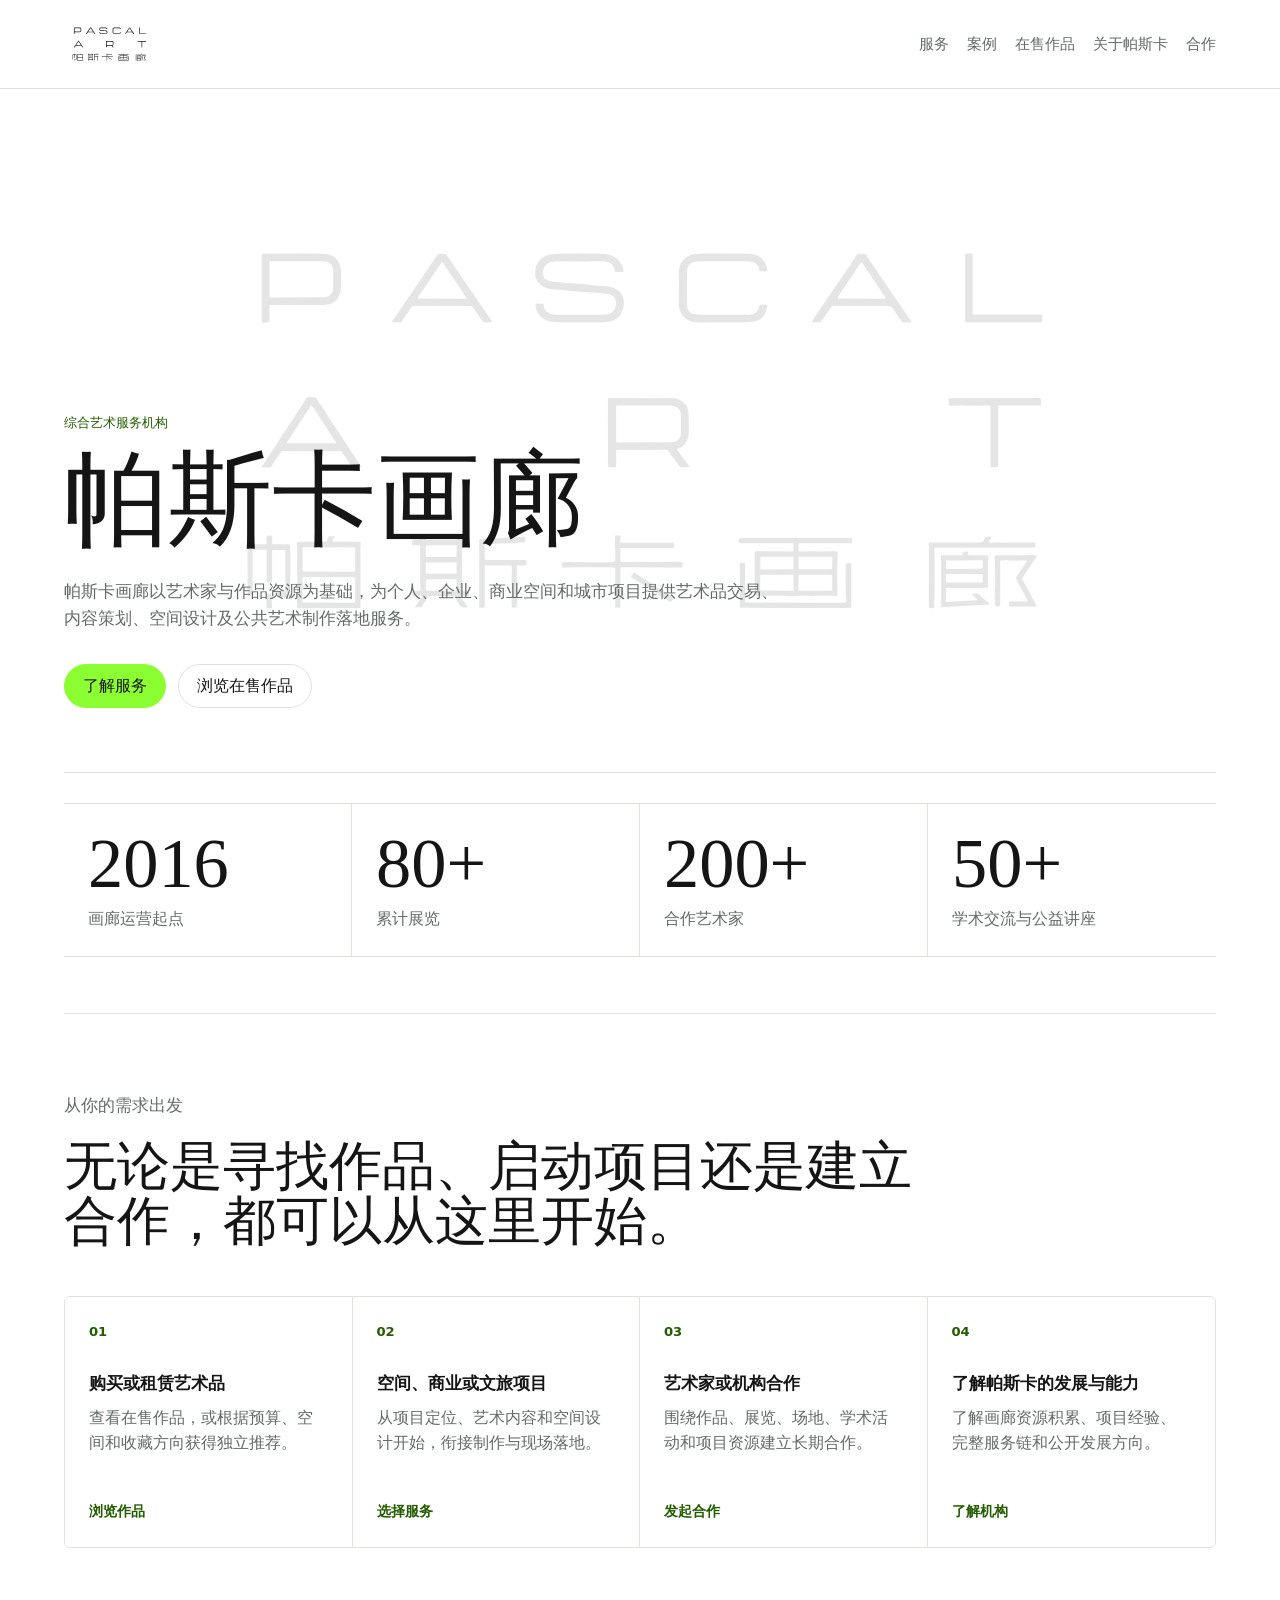
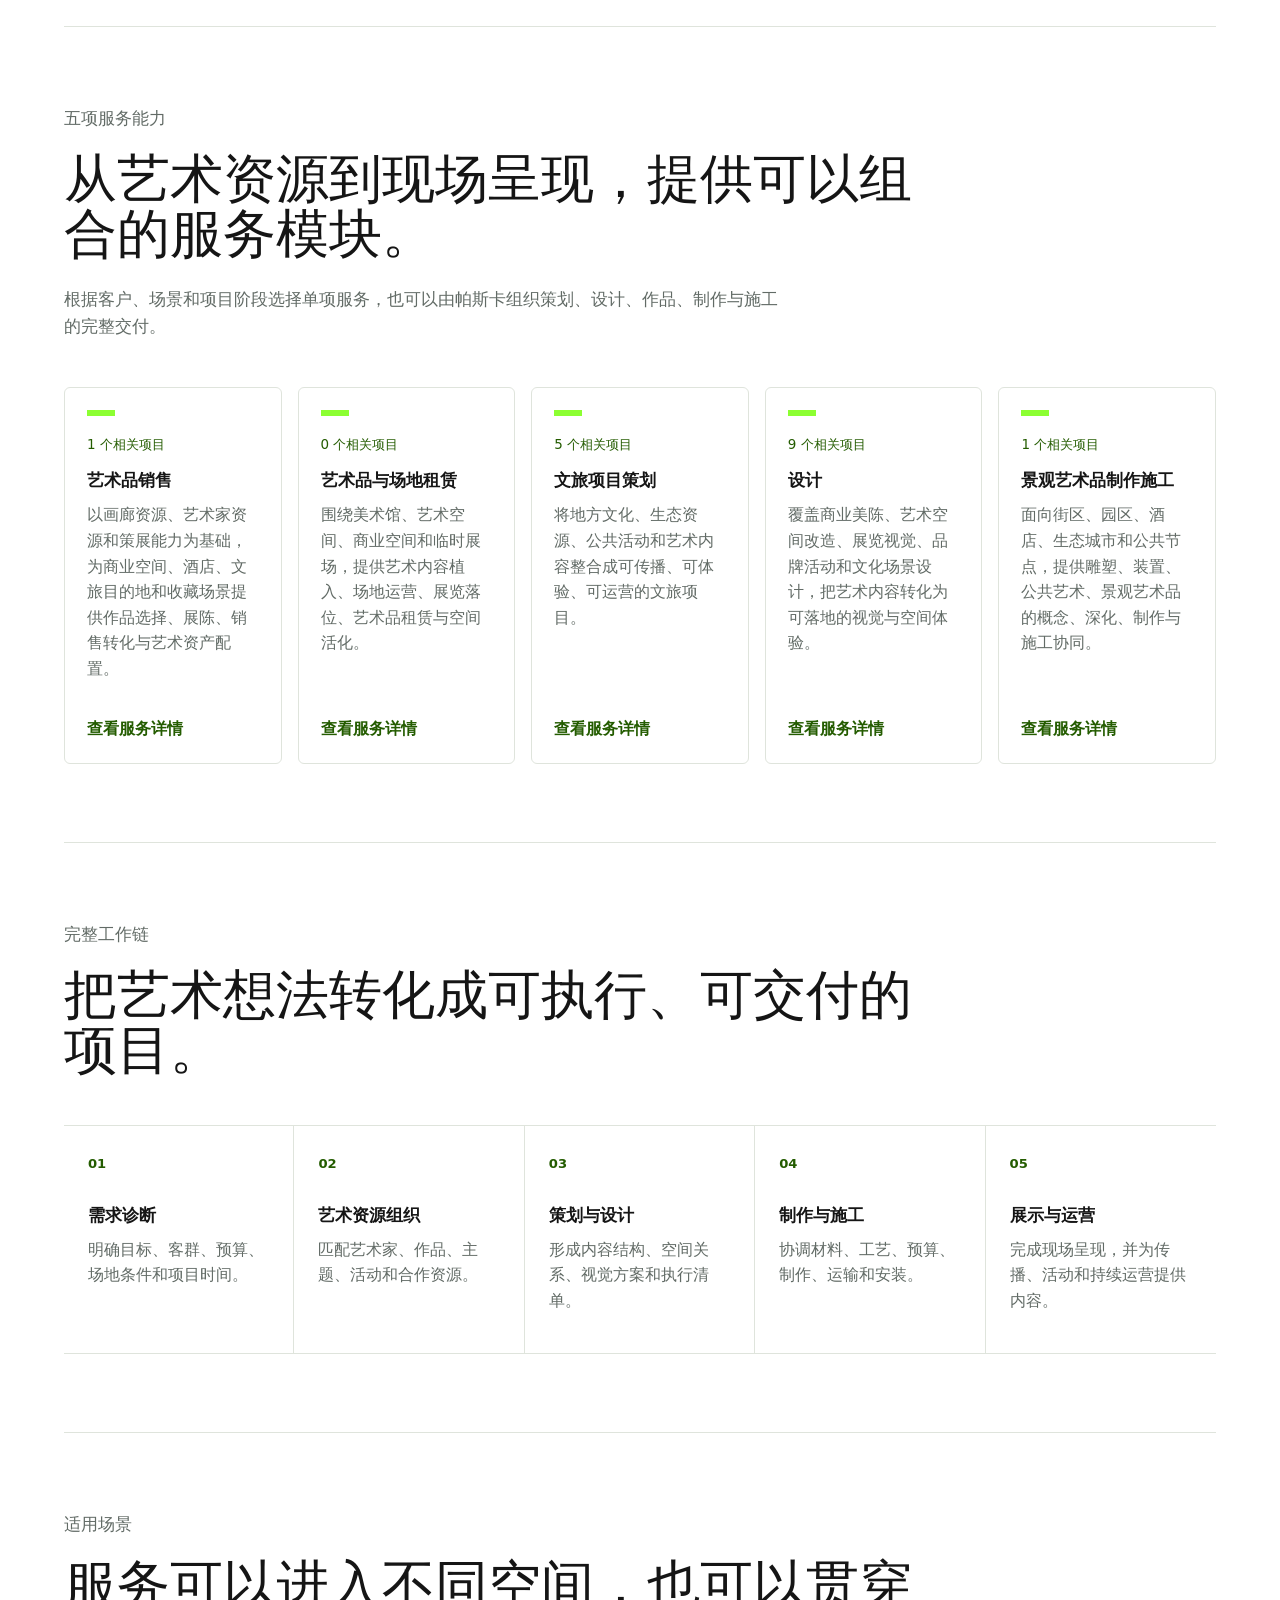
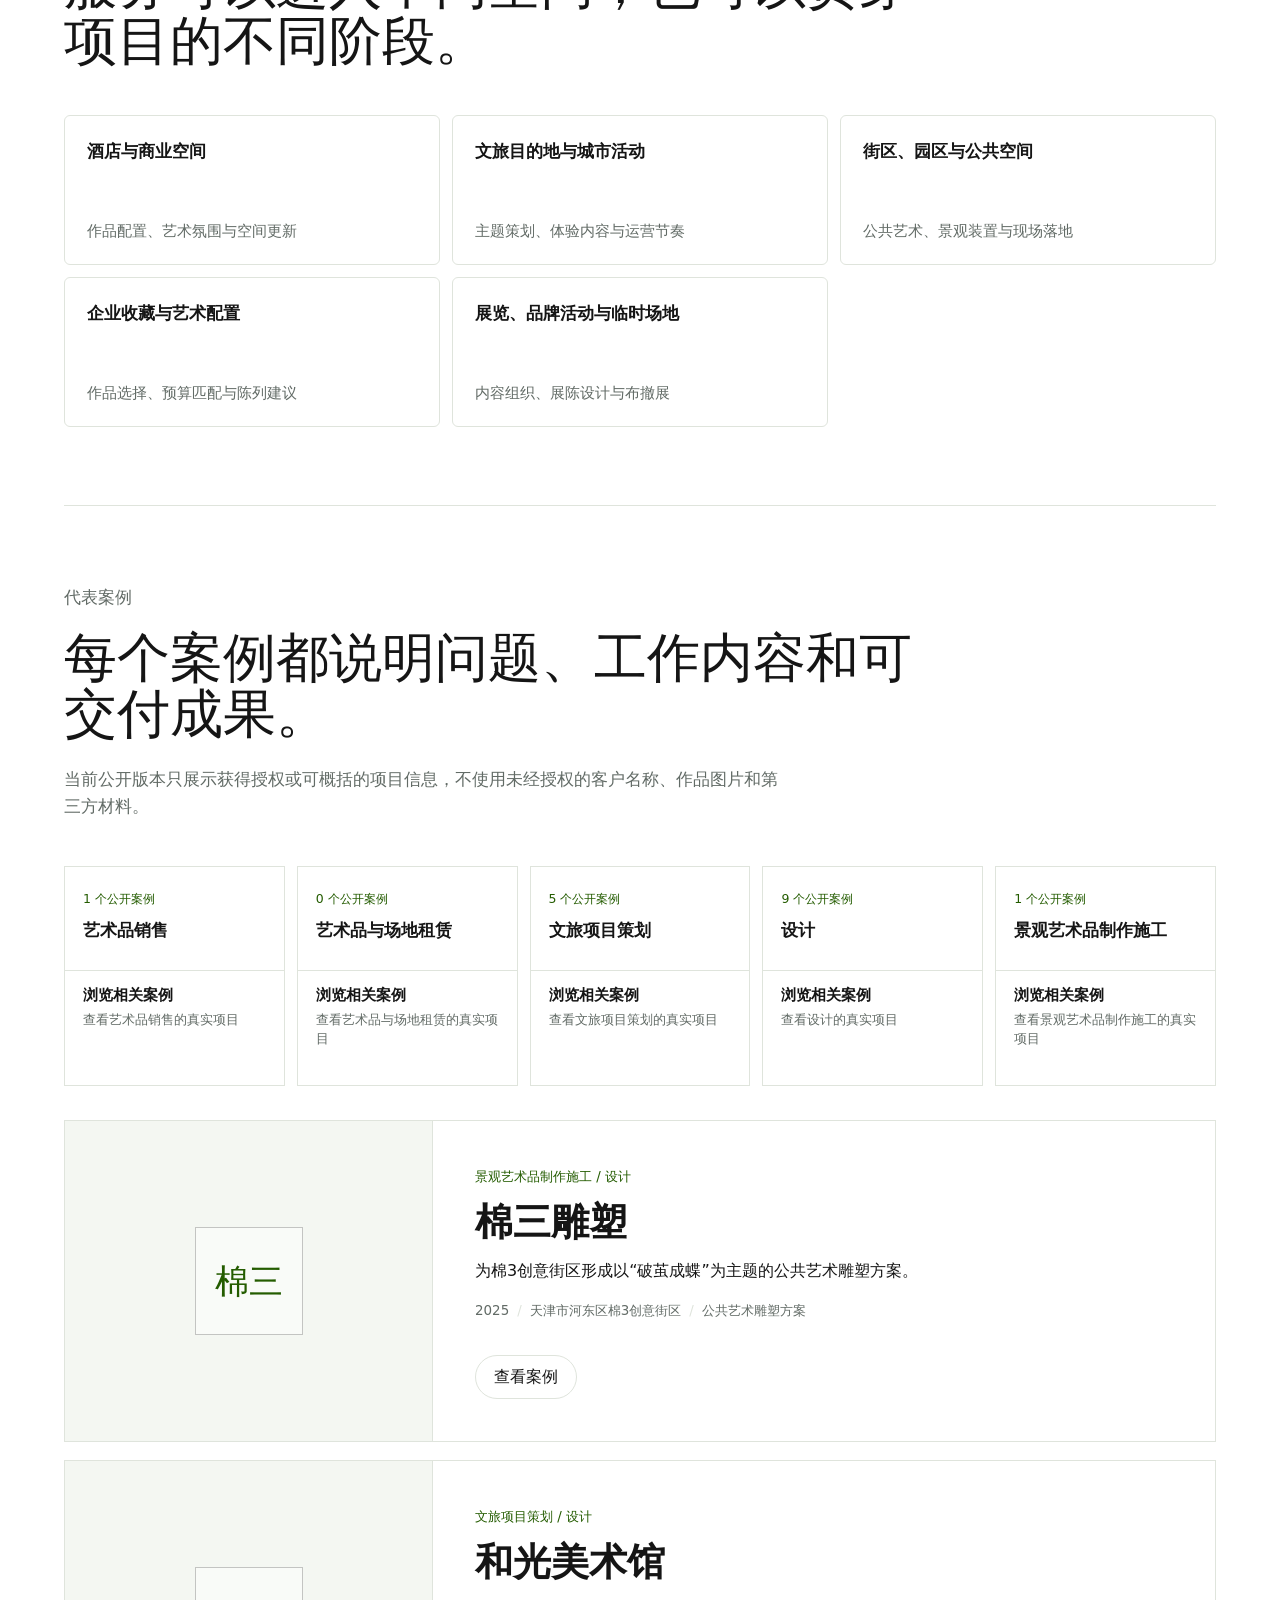
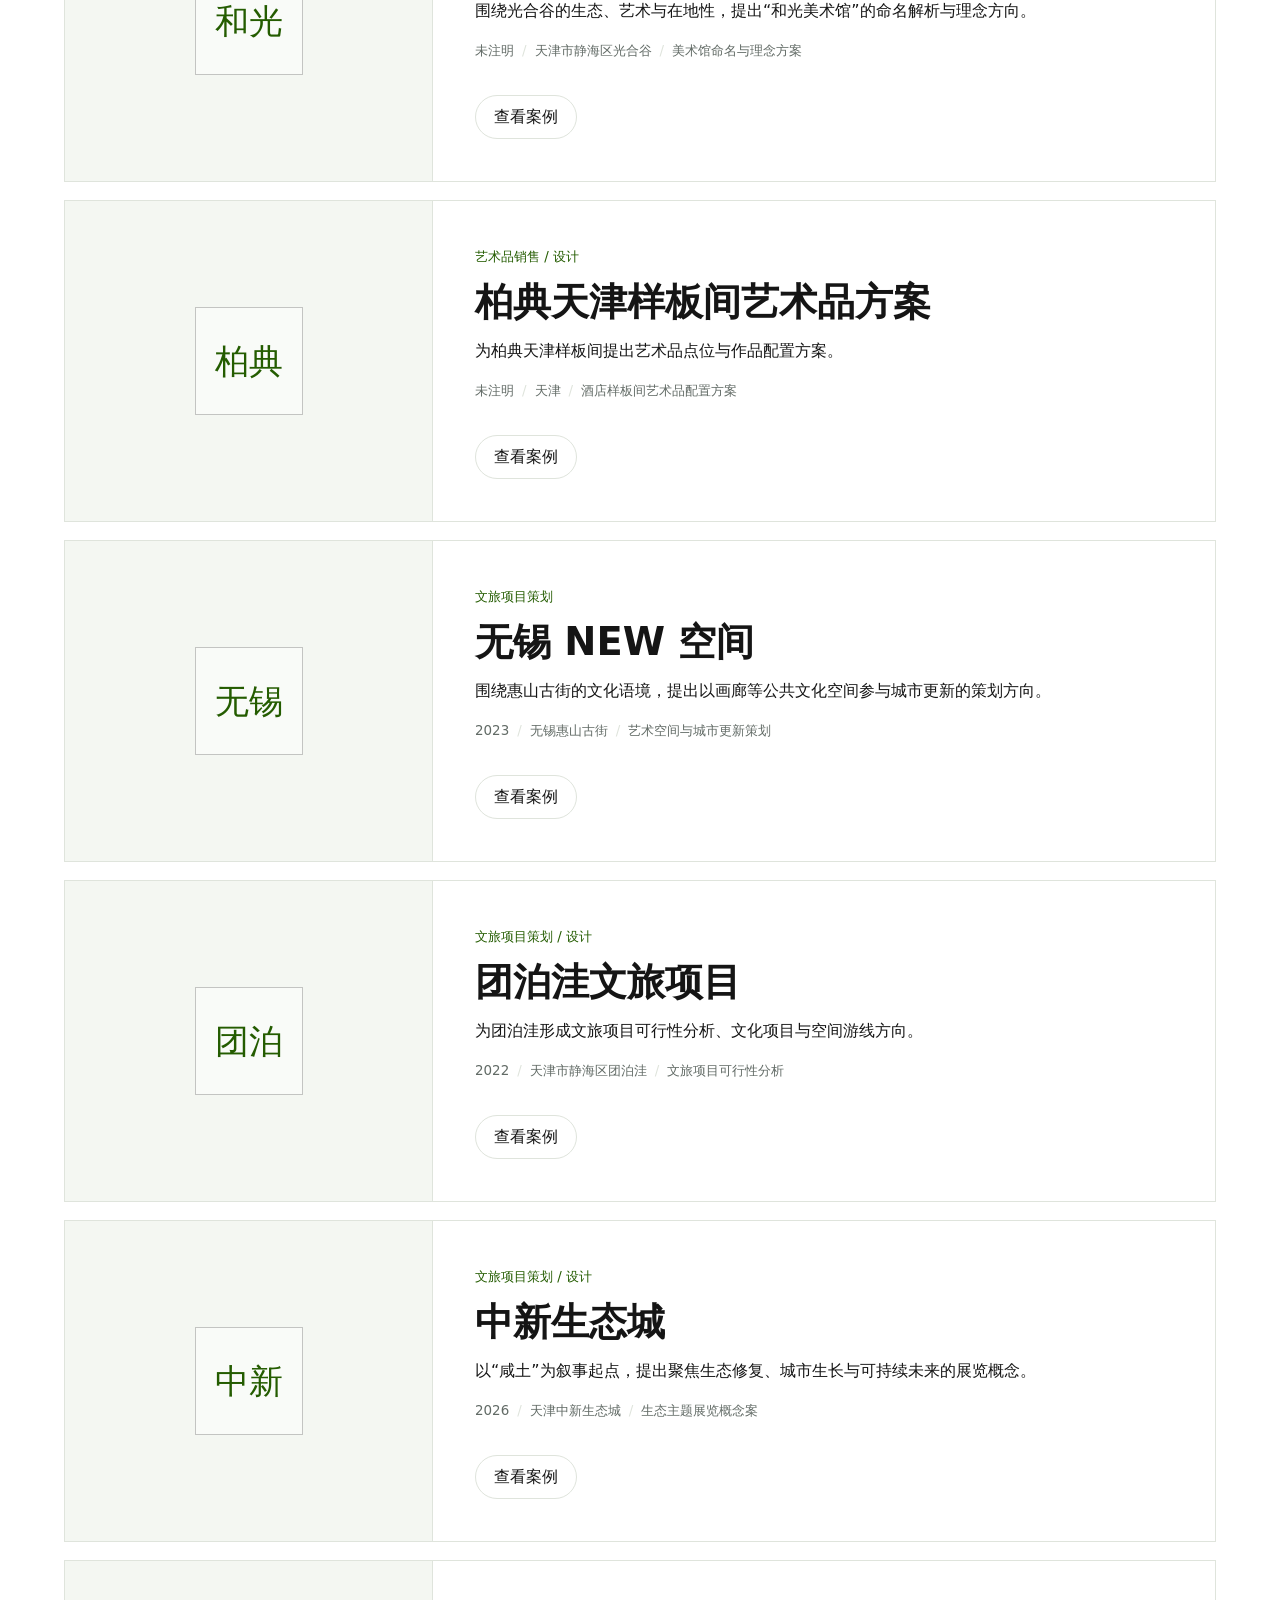
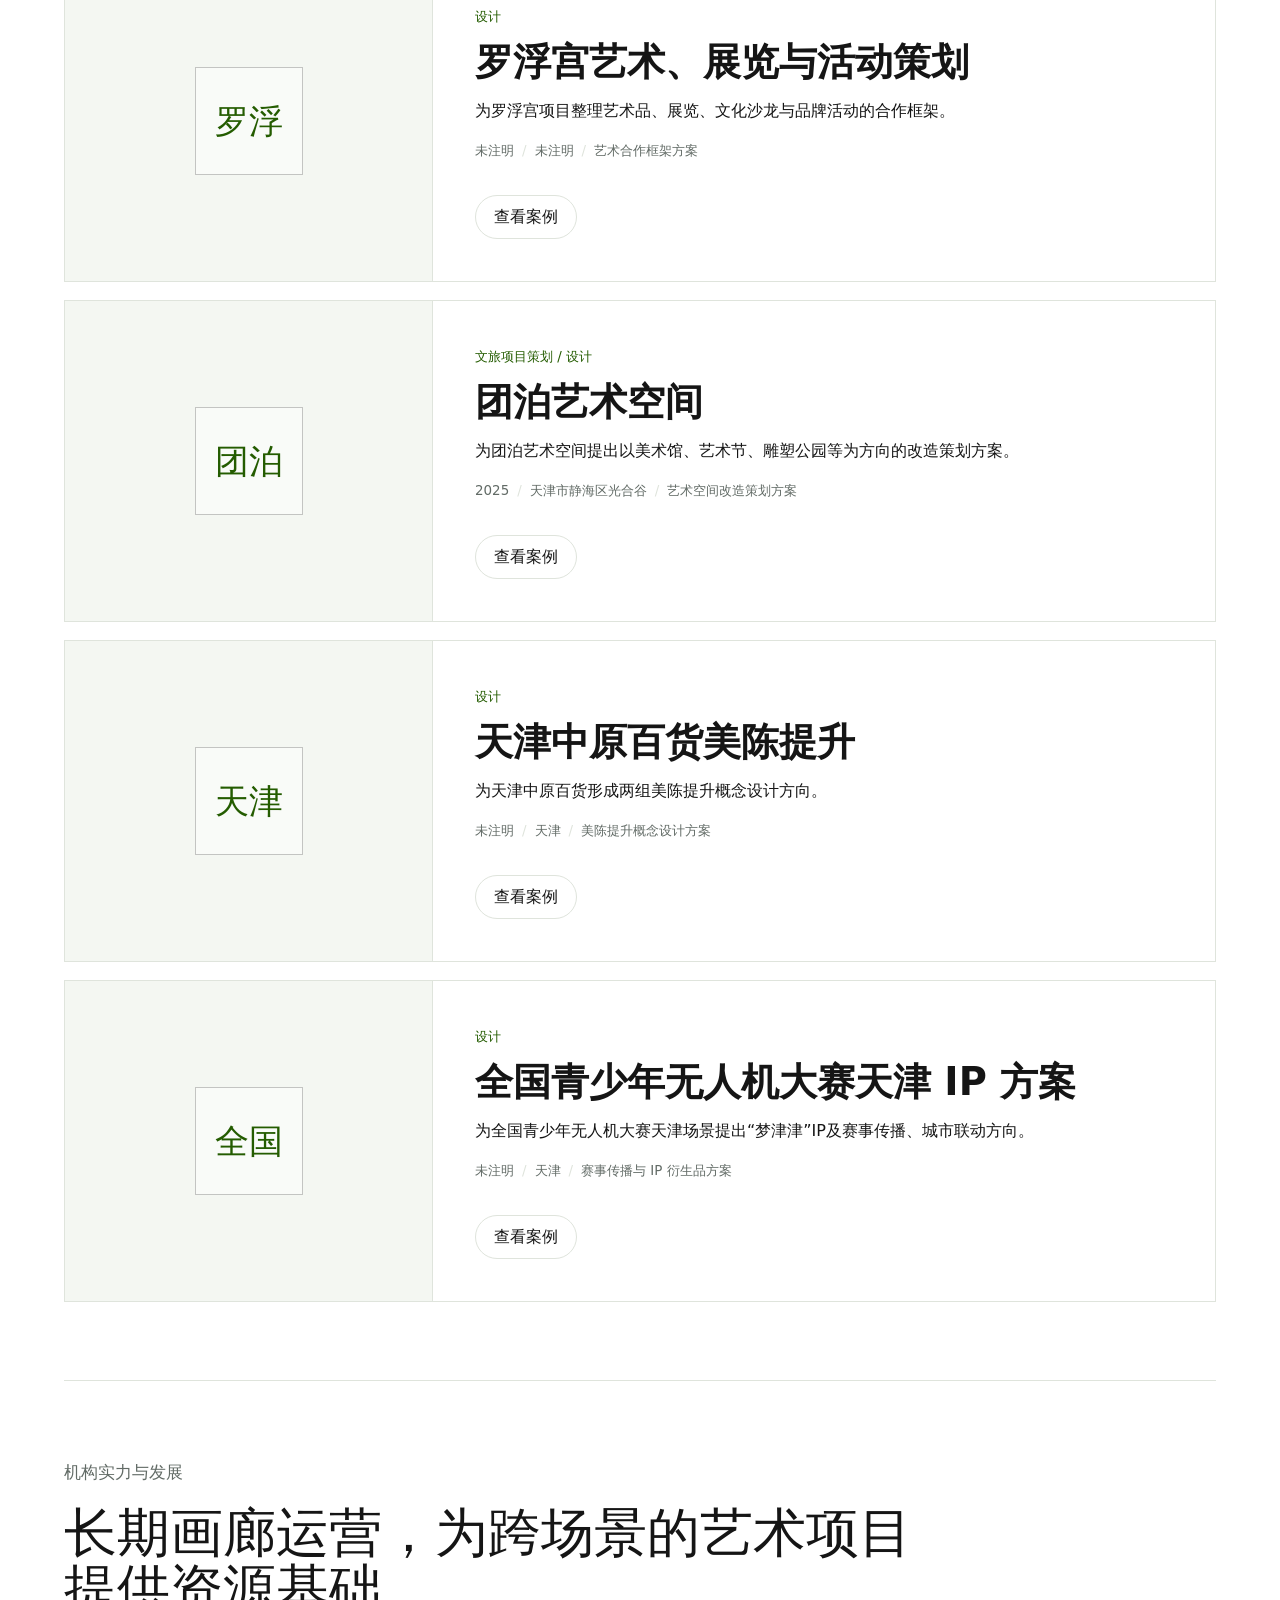
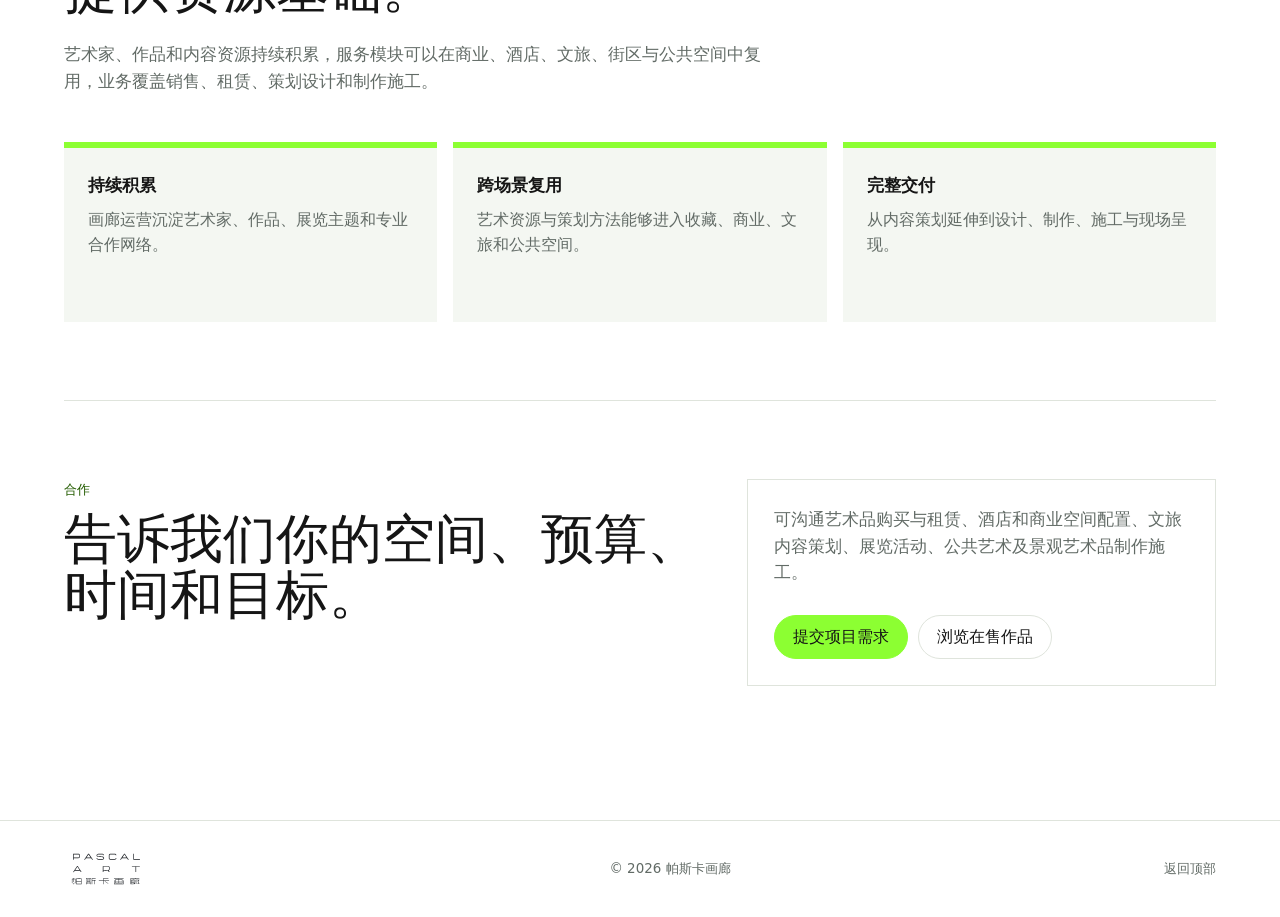
==== index.html @ 8903d442 "Connect site navigation to real cases" ====
<!doctype html>
<html lang="zh-CN">
  <head>
    <meta charset="utf-8">
    <meta name="viewport" content="width=device-width, initial-scale=1">
    <meta
      name="description"
      content="帕斯卡画廊是以艺术家与作品资源为基础，提供艺术品交易、内容策划、空间设计及公共艺术制作落地服务的综合艺术服务机构。"
    >
    <meta property="og:title" content="帕斯卡画廊">
    <meta
      property="og:description"
      content="艺术品销售、艺术品与场地租赁、文旅项目策划、设计与景观艺术品制作施工。"
    >
    <title>帕斯卡画廊 | 综合艺术服务机构</title>
    <link rel="icon" href="assets/brand/favicon.svg" type="image/svg+xml">
    <link rel="icon" href="assets/brand/favicon-32.png" sizes="32x32" type="image/png">
    <link rel="apple-touch-icon" href="assets/brand/apple-touch-icon.png">
    <link rel="stylesheet" href="styles.css">
  </head>
  <body>
    <header class="site-header">
      <a class="brand" href="#top" aria-label="帕斯卡画廊首页">
        <img
          class="brand-logo"
          src="assets/brand/pascal-gallery-logo.svg"
          alt="帕斯卡画廊"
        >
      </a>
      <nav class="nav-links" aria-label="主要导航">
        <a href="#services">服务</a>
        <a href="cases.html">案例</a>
        <a href="works.html">在售作品</a>
        <a href="#development">关于帕斯卡</a>
        <a href="#contact">合作</a>
      </nav>
    </header>

    <main id="top">
      <section class="hero" aria-labelledby="hero-title">
        <div class="hero-media" aria-hidden="true">
          <img src="assets/brand/pascal-gallery-logo.svg" alt="">
        </div>
        <div class="hero-copy">
          <p class="eyebrow">综合艺术服务机构</p>
          <h1 id="hero-title">帕斯卡画廊</h1>
          <p class="hero-lede">
            帕斯卡画廊以艺术家与作品资源为基础，为个人、企业、商业空间和城市项目提供艺术品交易、内容策划、空间设计及公共艺术制作落地服务。
          </p>
          <div class="hero-actions">
            <a class="button primary" href="#services">了解服务</a>
            <a class="button" href="works.html">浏览在售作品</a>
          </div>
        </div>
      </section>

      <section class="proof-band" aria-label="画廊数据概览">
        <dl>
          <div>
            <dt>2016</dt>
            <dd>画廊运营起点</dd>
          </div>
          <div>
            <dt>80+</dt>
            <dd>累计展览</dd>
          </div>
          <div>
            <dt>200+</dt>
            <dd>合作艺术家</dd>
          </div>
          <div>
            <dt>50+</dt>
            <dd>学术交流与公益讲座</dd>
          </div>
        </dl>
      </section>

      <section class="section audience-section" aria-labelledby="audience-title">
        <div class="section-heading">
          <p class="eyebrow">从你的需求出发</p>
          <h2 id="audience-title">无论是寻找作品、启动项目还是建立合作，都可以从这里开始。</h2>
        </div>
        <div class="audience-grid">
          <a href="works.html">
            <span>01</span>
            <h3>购买或租赁艺术品</h3>
            <p>查看在售作品，或根据预算、空间和收藏方向获得独立推荐。</p>
            <strong>浏览作品</strong>
          </a>
          <a href="#services">
            <span>02</span>
            <h3>空间、商业或文旅项目</h3>
            <p>从项目定位、艺术内容和空间设计开始，衔接制作与现场落地。</p>
            <strong>选择服务</strong>
          </a>
          <a href="#contact">
            <span>03</span>
            <h3>艺术家或机构合作</h3>
            <p>围绕作品、展览、场地、学术活动和项目资源建立长期合作。</p>
            <strong>发起合作</strong>
          </a>
          <a href="#development">
            <span>04</span>
            <h3>了解帕斯卡的发展与能力</h3>
            <p>了解画廊资源积累、项目经验、完整服务链和公开发展方向。</p>
            <strong>了解机构</strong>
          </a>
        </div>
      </section>

      <section id="services" class="section services-section" aria-labelledby="services-title">
        <div class="section-heading">
          <p class="eyebrow">五项服务能力</p>
          <h2 id="services-title">从艺术资源到现场呈现，提供可以组合的服务模块。</h2>
          <p>
            根据客户、场景和项目阶段选择单项服务，也可以由帕斯卡组织策划、设计、作品、制作与施工的完整交付。
          </p>
        </div>
        <div id="service-grid" class="service-grid" aria-live="polite"></div>
      </section>

      <section id="logic" class="section chain-section" aria-labelledby="chain-title">
        <div class="section-heading compact">
          <p class="eyebrow">完整工作链</p>
          <h2 id="chain-title">把艺术想法转化成可执行、可交付的项目。</h2>
        </div>
        <ol class="service-chain">
          <li>
            <span>01</span>
            <h3>需求诊断</h3>
            <p>明确目标、客群、预算、场地条件和项目时间。</p>
          </li>
          <li>
            <span>02</span>
            <h3>艺术资源组织</h3>
            <p>匹配艺术家、作品、主题、活动和合作资源。</p>
          </li>
          <li>
            <span>03</span>
            <h3>策划与设计</h3>
            <p>形成内容结构、空间关系、视觉方案和执行清单。</p>
          </li>
          <li>
            <span>04</span>
            <h3>制作与施工</h3>
            <p>协调材料、工艺、预算、制作、运输和安装。</p>
          </li>
          <li>
            <span>05</span>
            <h3>展示与运营</h3>
            <p>完成现场呈现，并为传播、活动和持续运营提供内容。</p>
          </li>
        </ol>
      </section>

      <section class="section scenario-section" aria-labelledby="scenario-title">
        <div class="section-heading">
          <p class="eyebrow">适用场景</p>
          <h2 id="scenario-title">服务可以进入不同空间，也可以贯穿项目的不同阶段。</h2>
        </div>
        <div class="scenario-grid">
          <a href="cases.html?service=design"><span>酒店与商业空间</span><small>作品配置、艺术氛围与空间更新</small></a>
          <a href="cases.html?service=cultural_tourism"><span>文旅目的地与城市活动</span><small>主题策划、体验内容与运营节奏</small></a>
          <a href="cases.html?service=landscape_art"><span>街区、园区与公共空间</span><small>公共艺术、景观装置与现场落地</small></a>
          <a href="cases.html?service=art_sales"><span>企业收藏与艺术配置</span><small>作品选择、预算匹配与陈列建议</small></a>
          <a href="cases.html?service=art_and_space_rental"><span>展览、品牌活动与临时场地</span><small>内容组织、展陈设计与布撤展</small></a>
        </div>
      </section>

      <section id="projects" class="section projects-section" aria-labelledby="projects-title">
        <div class="section-heading">
          <p class="eyebrow">代表案例</p>
          <h2 id="projects-title">每个案例都说明问题、工作内容和可交付成果。</h2>
          <p>
            当前公开版本只展示获得授权或可概括的项目信息，不使用未经授权的客户名称、作品图片和第三方材料。
          </p>
        </div>
        <div id="case-matrix" class="case-matrix" aria-live="polite">
          <article class="case-group"><header><span>案例分类</span><h3>艺术品销售</h3></header><div class="case-list"><a href="cases.html?service=art_sales"><strong>浏览相关案例</strong><small>作品配置与艺术项目</small></a></div></article>
          <article class="case-group"><header><span>案例分类</span><h3>艺术品与场地租赁</h3></header><div class="case-list"><a href="cases.html?service=art_and_space_rental"><strong>浏览相关案例</strong><small>展览与空间合作</small></a></div></article>
          <article class="case-group"><header><span>案例分类</span><h3>文旅项目策划</h3></header><div class="case-list"><a href="cases.html?service=cultural_tourism"><strong>浏览相关案例</strong><small>目的地与城市活动</small></a></div></article>
          <article class="case-group"><header><span>案例分类</span><h3>设计</h3></header><div class="case-list"><a href="cases.html?service=design"><strong>浏览相关案例</strong><small>空间、视觉与美陈</small></a></div></article>
          <article class="case-group"><header><span>案例分类</span><h3>景观艺术品制作施工</h3></header><div class="case-list"><a href="cases.html?service=landscape_art"><strong>浏览相关案例</strong><small>公共艺术与景观装置</small></a></div></article>
        </div>
        <div id="project-grid" class="project-grid"></div>
      </section>

      <section id="development" class="section development-section" aria-labelledby="development-title">
        <div class="section-heading">
          <p class="eyebrow">机构实力与发展</p>
          <h2 id="development-title">长期画廊运营，为跨场景的艺术项目提供资源基础。</h2>
          <p>
            艺术家、作品和内容资源持续积累，服务模块可以在商业、酒店、文旅、街区与公共空间中复用，业务覆盖销售、租赁、策划设计和制作施工。
          </p>
        </div>
        <div class="development-grid">
          <article>
            <h3>持续积累</h3>
            <p>画廊运营沉淀艺术家、作品、展览主题和专业合作网络。</p>
          </article>
          <article>
            <h3>跨场景复用</h3>
            <p>艺术资源与策划方法能够进入收藏、商业、文旅和公共空间。</p>
          </article>
          <article>
            <h3>完整交付</h3>
            <p>从内容策划延伸到设计、制作、施工与现场呈现。</p>
          </article>
        </div>
      </section>

      <section id="contact" class="contact-section" aria-labelledby="contact-title">
        <div>
          <p class="eyebrow">合作</p>
          <h2 id="contact-title">告诉我们你的空间、预算、时间和目标。</h2>
        </div>
        <div class="contact-panel">
          <p>
            可沟通艺术品购买与租赁、酒店和商业空间配置、文旅内容策划、展览活动、公共艺术及景观艺术品制作施工。
          </p>
          <div class="contact-actions">
            <a class="button primary" href="mailto:hello@pascal.gallery">提交项目需求</a>
            <a class="button" href="works.html">浏览在售作品</a>
          </div>
        </div>
      </section>
    </main>

    <footer class="site-footer">
      <img class="footer-logo" src="assets/brand/pascal-gallery-logo.svg" alt="帕斯卡画廊">
      <span>© <span id="year"></span> 帕斯卡画廊</span>
      <a href="#top">返回顶部</a>
    </footer>

    <script src="app.js" defer></script>
  </body>
</html>
---- styles.css ----
:root {
  color-scheme: light;
  --ink: #151515;
  --muted: #626b66;
  --line: #dfe4dc;
  --paper: #ffffff;
  --panel: #ffffff;
  --soft: #f4f7f2;
  --accent: #8cff32;
  --accent-dark: #245c00;
  --fresh-green: #8cff32;
  --olive: #6f7b45;
  --blue: #315d75;
  --shadow: 0 18px 50px rgba(42, 37, 28, 0.12);
}

* {
  box-sizing: border-box;
}

html {
  scroll-behavior: smooth;
}

body {
  margin: 0;
  background: var(--paper);
  color: var(--ink);
  font-family: Inter, ui-sans-serif, system-ui, -apple-system, BlinkMacSystemFont, "Segoe UI", sans-serif;
  line-height: 1.6;
}

a {
  color: inherit;
  text-decoration: none;
}

.site-header {
  position: sticky;
  top: 0;
  z-index: 10;
  display: flex;
  align-items: center;
  justify-content: space-between;
  gap: 24px;
  padding: 18px clamp(20px, 5vw, 64px);
  background: rgba(255, 255, 255, 0.94);
  border-bottom: 1px solid var(--line);
  backdrop-filter: blur(18px);
}

.brand {
  display: inline-flex;
  align-items: center;
}

.brand-logo {
  display: block;
  width: clamp(112px, 12vw, 170px);
  height: 52px;
  object-fit: contain;
  object-position: left center;
}

.brand-mark {
  display: grid;
  width: 42px;
  height: 42px;
  place-items: center;
  background: var(--ink);
  color: #fff;
  border-radius: 6px;
  font-family: Georgia, "Times New Roman", serif;
  font-size: 24px;
}

.brand strong,
.brand small {
  display: block;
}

.brand small,
.eyebrow,
.archive-card-meta,
.category-label,
.site-footer {
  color: var(--muted);
  font-size: 0.84rem;
}

.nav-links {
  display: flex;
  gap: 18px;
  color: var(--muted);
  font-size: 0.95rem;
}

.nav-links a:hover,
.nav-links a:focus-visible,
.site-footer a:hover {
  color: var(--accent-dark);
}

main {
  padding: 0 clamp(20px, 5vw, 64px) 56px;
}

.hero {
  position: relative;
  display: flex;
  align-items: flex-end;
  min-height: 76vh;
  padding: 80px 0 64px;
  overflow: hidden;
  border-bottom: 1px solid var(--line);
}

.hero-media {
  position: absolute;
  inset: 0;
  display: grid;
  place-items: center;
  pointer-events: none;
}

.hero-media img {
  width: min(76vw, 1040px);
  max-height: 62vh;
  object-fit: contain;
  opacity: 0.11;
}

.hero-copy {
  position: relative;
  z-index: 1;
  max-width: 900px;
}

.eyebrow {
  margin: 0 0 12px;
  letter-spacing: 0;
  color: var(--accent-dark);
}

h1,
h2,
h3,
p {
  margin-top: 0;
}

h1,
h2 {
  max-width: 900px;
  font-family: Georgia, "Times New Roman", serif;
  font-weight: 500;
  line-height: 1.05;
}

h1 {
  margin-bottom: 24px;
  font-size: 6.5rem;
}

h2 {
  margin-bottom: 16px;
  font-size: 3.3rem;
}

h3 {
  margin-bottom: 8px;
  font-size: 1.05rem;
}

.hero-lede,
.section-heading p,
.contact-panel p {
  max-width: 720px;
  color: var(--muted);
  font-size: 1.05rem;
}

.hero-actions {
  display: flex;
  flex-wrap: wrap;
  gap: 12px;
  margin-top: 32px;
}

.button,
.filter-button {
  display: inline-flex;
  align-items: center;
  justify-content: center;
  min-height: 44px;
  padding: 0 18px;
  border: 1px solid var(--line);
  border-radius: 999px;
  background: transparent;
  color: var(--ink);
  font: inherit;
  cursor: pointer;
}

.button.primary,
.filter-button[aria-pressed="true"] {
  border-color: var(--fresh-green);
  background: var(--fresh-green);
  color: var(--ink);
}

.button:hover,
.filter-button:hover {
  border-color: var(--accent);
  color: var(--accent-dark);
}

.button.primary:hover,
.filter-button[aria-pressed="true"]:hover {
  border-color: var(--ink);
  color: var(--ink);
}

.proof-band {
  padding: 30px 0 56px;
}

.proof-band dl {
  display: grid;
  grid-template-columns: repeat(4, 1fr);
  margin: 0;
  border-top: 1px solid var(--line);
  border-bottom: 1px solid var(--line);
}

.proof-band div {
  padding: 24px;
  border-right: 1px solid var(--line);
}

.proof-band div:last-child {
  border-right: 0;
}

.proof-band dt {
  font-family: Georgia, "Times New Roman", serif;
  font-size: 4.4rem;
  line-height: 1;
}

.proof-band dd {
  margin: 8px 0 0;
  color: var(--muted);
}

.section {
  padding: 78px 0;
  border-top: 1px solid var(--line);
}

.page-hero {
  display: grid;
  grid-template-columns: minmax(0, 1fr) minmax(280px, 0.38fr);
  gap: clamp(28px, 5vw, 72px);
  align-items: end;
  min-height: 54vh;
  padding: 72px 0 60px;
}

.sales-hero h1 {
  font-size: 7rem;
}

.sales-note {
  padding: 24px;
  border: 1px solid var(--line);
  background: var(--panel);
}

.sales-note span {
  display: block;
  margin-bottom: 10px;
  color: var(--accent-dark);
  font-size: 0.84rem;
}

.sales-note strong {
  display: block;
  margin-bottom: 18px;
  font-family: Georgia, "Times New Roman", serif;
  font-size: 3rem;
  line-height: 1;
}

.sales-note p {
  margin-bottom: 0;
  color: var(--muted);
}

.section-heading {
  display: grid;
  gap: 8px;
  margin-bottom: 30px;
}

.section-heading.compact {
  max-width: 950px;
}

.service-grid,
.logic-grid {
  display: grid;
  grid-template-columns: repeat(5, 1fr);
  gap: 16px;
}

.service-card,
.logic-grid article {
  min-height: 220px;
  padding: 22px;
  border: 1px solid var(--line);
  background: var(--panel);
}

.logic-grid article:first-child {
  background: var(--ink);
  color: #fff;
}

.logic-grid article:first-child p,
.logic-grid article:first-child span {
  color: rgba(255, 255, 255, 0.72);
}

.service-card::before {
  display: block;
  width: 28px;
  height: 6px;
  margin-bottom: 18px;
  background: var(--accent);
  content: "";
}

.service-count,
.logic-grid span {
  display: inline-flex;
  margin-bottom: 12px;
  color: var(--accent-dark);
  font-size: 0.84rem;
}

.service-grid p,
.logic-grid p {
  color: var(--muted);
}

.project-card ul {
  margin: 14px 0 0;
  padding-left: 1.1em;
  color: var(--muted);
}

.service-card {
  display: flex;
  flex-direction: column;
  border-radius: 6px;
  transition: border-color 160ms ease, transform 160ms ease;
}

.service-card:hover,
.service-card:focus-visible {
  border-color: var(--fresh-green);
  outline: 3px solid rgba(140, 255, 50, 0.24);
  outline-offset: 2px;
  transform: translateY(-2px);
}

.service-card .text-link {
  margin-top: auto;
  padding-top: 18px;
  color: var(--accent-dark);
  font-weight: 700;
}

.case-matrix {
  display: grid;
  grid-template-columns: repeat(5, 1fr);
  gap: 12px;
  margin-bottom: 34px;
}

.case-group {
  min-height: 220px;
  border: 1px solid var(--line);
  background: rgba(255, 255, 255, 0.62);
}

.case-group header {
  padding: 18px;
  border-bottom: 1px solid var(--line);
}

.case-group header span {
  display: inline-flex;
  margin-bottom: 8px;
  color: var(--accent-dark);
  font-size: 0.78rem;
}

.case-list {
  display: grid;
}

.case-list a {
  display: grid;
  gap: 4px;
  padding: 14px 18px;
  border-bottom: 1px solid var(--line);
}

.case-list a:last-child {
  border-bottom: 0;
}

.case-list a:hover {
  background: var(--soft);
}

.case-list strong {
  font-size: 0.95rem;
  line-height: 1.35;
}

.case-list small {
  color: var(--muted);
  line-height: 1.45;
}

.filters {
  display: flex;
  flex-wrap: wrap;
  gap: 10px;
  margin-bottom: 26px;
}

.recommended-grid {
  display: grid;
  grid-template-columns: repeat(3, 1fr);
  gap: 16px;
}

.recommended-card {
  display: grid;
  border: 1px solid var(--line);
  background: var(--panel);
}

.work-artwork {
  position: relative;
  display: grid;
  min-height: 360px;
  place-items: center;
  overflow: hidden;
  border-bottom: 1px solid var(--line);
  background: var(--soft);
}

.work-artwork::before {
  position: absolute;
  inset: 24px;
  border: 1px solid rgba(21, 21, 21, 0.18);
  content: "";
}

.work-artwork.painting {
  background: #eaffdc;
}

.work-artwork.sculpture {
  background: #edf3f5;
}

.work-artwork.mixed-media {
  background: #f4f7f2;
}

.work-artwork img {
  width: 100%;
  height: 100%;
  object-fit: cover;
}

.work-artwork span {
  position: relative;
  z-index: 1;
  padding: 10px 14px;
  border: 1px solid rgba(21, 21, 21, 0.22);
  background: rgba(255, 255, 255, 0.72);
  color: var(--accent-dark);
  font-size: 0.84rem;
  letter-spacing: 0;
}

.recommended-body {
  padding: 24px;
}

.recommended-body h3 {
  font-size: clamp(1.5rem, 3vw, 2.2rem);
  line-height: 1.12;
}

.recommended-body p,
.work-meta dd,
.work-price span,
.catalog-row p {
  color: var(--muted);
}

.work-meta {
  display: grid;
  grid-template-columns: repeat(2, 1fr);
  gap: 10px;
  margin: 22px 0;
}

.work-meta div {
  padding: 10px;
  border: 1px solid var(--line);
  background: var(--paper);
}

.work-meta dt {
  color: var(--accent-dark);
  font-size: 0.78rem;
}

.work-meta dd {
  margin: 4px 0 0;
  font-size: 0.92rem;
}

.work-price {
  display: grid;
  gap: 8px;
  padding-top: 18px;
  border-top: 1px solid var(--line);
}

.work-price strong {
  font-size: 1.25rem;
}

.work-catalog {
  display: grid;
  border: 1px solid var(--line);
  background: var(--panel);
}

.catalog-head,
.catalog-row {
  display: grid;
  grid-template-columns: 0.8fr 1.4fr 1.5fr 0.95fr 1.25fr;
  gap: 16px;
  align-items: start;
}

.catalog-head {
  padding: 14px 18px;
  border-bottom: 1px solid var(--line);
  background: var(--ink);
  color: #fff;
  font-size: 0.86rem;
}

.catalog-row {
  padding: 18px;
  border-bottom: 1px solid var(--line);
}

.catalog-row:last-child {
  border-bottom: 0;
}

.catalog-row strong,
.inventory-no {
  display: block;
  margin-bottom: 4px;
}

.inventory-no {
  color: var(--accent-dark);
  font-size: 0.88rem;
}

.catalog-row p {
  margin-bottom: 0;
}

.empty-state {
  padding: 24px;
  border: 1px solid var(--line);
  background: var(--panel);
  color: var(--muted);
}

.project-grid {
  display: grid;
  gap: 18px;
}

.project-card {
  display: grid;
  grid-template-columns: minmax(220px, 0.32fr) minmax(0, 0.68fr);
  overflow: hidden;
  border: 1px solid var(--line);
  background: var(--panel);
}

.project-cover {
  display: grid;
  min-height: 320px;
  place-items: center;
  border-right: 1px solid var(--line);
  background: var(--soft);
}

.project-cover span {
  display: grid;
  width: 108px;
  height: 108px;
  place-items: center;
  border: 1px solid rgba(21, 21, 21, 0.24);
  background: rgba(255, 255, 255, 0.52);
  color: var(--accent-dark);
  font-family: Georgia, "Times New Roman", serif;
  font-size: 2.1rem;
}

.project-content {
  padding: clamp(22px, 4vw, 42px);
}

.project-content h3 {
  margin-bottom: 14px;
  font-size: clamp(1.5rem, 3vw, 2.6rem);
  line-height: 1.15;
}

.project-content h4 {
  margin: 22px 0 8px;
}

.case-facts {
  display: grid;
  grid-template-columns: repeat(2, minmax(0, 1fr));
  gap: 12px;
  margin: 22px 0 8px;
}

.case-facts div {
  padding: 14px;
  border: 1px solid var(--line);
  background: var(--paper);
}

.case-facts strong {
  display: block;
  margin-bottom: 6px;
  color: var(--accent-dark);
  font-size: 0.86rem;
}

.case-facts p,
.public-note {
  margin-bottom: 0;
  color: var(--muted);
}

.public-note {
  margin-top: 20px;
  padding-top: 16px;
  border-top: 1px solid var(--line);
  font-size: 0.92rem;
}

.category-label {
  display: inline-flex;
  margin-bottom: 12px;
  color: var(--accent-dark);
  letter-spacing: 0;
}

.archive-card-meta {
  display: flex;
  flex-wrap: wrap;
  gap: 8px;
  margin-bottom: 10px;
}

.archive-card-meta span:not(:last-child)::after {
  margin-left: 8px;
  color: var(--line);
  content: "/";
}

.deliverables {
  display: flex;
  flex-wrap: wrap;
  gap: 8px;
}

.deliverables span {
  padding: 6px 10px;
  border-radius: 999px;
  background: #eaffdc;
  color: var(--accent-dark);
  font-size: 0.86rem;
}

.contact-section {
  display: grid;
  grid-template-columns: minmax(0, 1fr) minmax(320px, 0.72fr);
  gap: 32px;
  align-items: start;
  padding: 78px 0;
  border-top: 1px solid var(--line);
}

.contact-panel {
  padding: 26px;
  border: 1px solid var(--line);
  background: var(--panel);
}

.contact-panel .button {
  margin-top: 12px;
}

.site-footer {
  display: flex;
  align-items: center;
  justify-content: space-between;
  gap: 20px;
  padding: 24px clamp(20px, 5vw, 64px);
  border-top: 1px solid var(--line);
}

.footer-logo {
  display: block;
  width: 112px;
  height: 48px;
  object-fit: contain;
  object-position: left center;
}

.audience-grid {
  display: grid;
  grid-template-columns: repeat(4, minmax(0, 1fr));
  border: 1px solid var(--line);
  border-radius: 6px;
  overflow: hidden;
}

.audience-grid a {
  display: flex;
  min-height: 250px;
  flex-direction: column;
  padding: 24px;
  border-right: 1px solid var(--line);
  background: var(--panel);
}

.audience-grid a:last-child {
  border-right: 0;
}

.audience-grid a:hover,
.audience-grid a:focus-visible {
  background: #f4ffe9;
  outline: 0;
}

.audience-grid span,
.service-chain span {
  display: inline-flex;
  margin-bottom: 28px;
  color: var(--accent-dark);
  font-size: 0.82rem;
  font-weight: 700;
}

.audience-grid p,
.service-chain p,
.development-grid p,
.scenario-grid small {
  color: var(--muted);
}

.audience-grid strong {
  margin-top: auto;
  color: var(--accent-dark);
  font-size: 0.9rem;
}

.service-chain {
  display: grid;
  grid-template-columns: repeat(5, minmax(0, 1fr));
  margin: 0;
  padding: 0;
  border-top: 1px solid var(--line);
  border-bottom: 1px solid var(--line);
  list-style: none;
}

.service-chain li {
  min-height: 220px;
  padding: 24px;
  border-right: 1px solid var(--line);
}

.service-chain li:last-child {
  border-right: 0;
}

.scenario-grid {
  display: grid;
  grid-template-columns: repeat(3, minmax(0, 1fr));
  gap: 12px;
}

.scenario-grid a {
  display: grid;
  min-height: 150px;
  gap: 10px;
  align-content: space-between;
  padding: 22px;
  border: 1px solid var(--line);
  border-radius: 6px;
  background: var(--panel);
}

.scenario-grid a:hover,
.scenario-grid a:focus-visible {
  border-color: var(--fresh-green);
  outline: 3px solid rgba(140, 255, 50, 0.24);
  outline-offset: 2px;
}

.scenario-grid span {
  font-size: 1.08rem;
  font-weight: 700;
}

.scenario-grid small {
  font-size: 0.92rem;
}

.development-grid {
  display: grid;
  grid-template-columns: repeat(3, minmax(0, 1fr));
  gap: 16px;
}

.development-grid article {
  min-height: 180px;
  padding: 24px;
  border-top: 6px solid var(--fresh-green);
  background: var(--soft);
}

.contact-actions {
  display: flex;
  flex-wrap: wrap;
  gap: 10px;
}

.service-hero {
  min-height: 58vh;
  padding: 76px 0 64px;
  border-bottom: 1px solid var(--line);
}

.service-hero h1 {
  max-width: 1100px;
  margin: 42px 0 24px;
  font-size: 5.5rem;
}

.service-hero > p:last-child {
  max-width: 760px;
  color: var(--muted);
  font-size: 1.18rem;
}

.breadcrumb {
  display: inline-flex;
  color: var(--accent-dark);
  font-size: 0.9rem;
}

.breadcrumb::before {
  margin-right: 8px;
  content: "←";
}

.service-detail-pair {
  display: grid;
  grid-template-columns: repeat(2, minmax(0, 1fr));
  border-top: 1px solid var(--line);
}

.service-detail-pair .section:first-child {
  padding-right: clamp(24px, 4vw, 56px);
  border-right: 1px solid var(--line);
}

.service-detail-pair .section:last-child {
  padding-left: clamp(24px, 4vw, 56px);
}

.service-detail-section .section-heading {
  margin-bottom: 22px;
}

.service-detail-section .section-heading h2 {
  max-width: 760px;
  font-size: 2.5rem;
}

.service-detail-list {
  display: grid;
  grid-template-columns: repeat(3, minmax(0, 1fr));
  gap: 12px;
  margin: 0;
  padding: 0;
  list-style: none;
}

.service-detail-pair .service-detail-list {
  grid-template-columns: 1fr;
}

.service-detail-list li {
  min-height: 120px;
  padding: 20px;
  border: 1px solid var(--line);
  border-radius: 6px;
  background: var(--panel);
}

.service-detail-list li::before {
  display: block;
  width: 24px;
  height: 5px;
  margin-bottom: 18px;
  background: var(--fresh-green);
  content: "";
}

.service-process {
  display: grid;
  grid-template-columns: repeat(5, minmax(0, 1fr));
  margin: 0;
  padding: 0;
  border-top: 1px solid var(--line);
  border-bottom: 1px solid var(--line);
  list-style: none;
}

.service-process li {
  min-height: 150px;
  padding: 20px;
  border-right: 1px solid var(--line);
}

.service-process li:last-child {
  border-right: 0;
}

.service-process span {
  color: var(--accent-dark);
  font-size: 0.82rem;
  font-weight: 700;
}

.service-process p {
  margin: 28px 0 0;
}

.related-projects {
  display: grid;
  grid-template-columns: repeat(2, minmax(0, 1fr));
  gap: 16px;
}

.related-projects article {
  min-height: 190px;
  padding: 24px;
  border: 1px solid var(--line);
  border-radius: 6px;
  background: var(--panel);
}

.related-projects p {
  max-width: 70ch;
  color: var(--muted);
}

.case-page-hero h1,
.case-detail-hero h1 {
  font-size: 5rem;
}

.case-page-note strong {
  font-size: 2.5rem;
}

.case-card {
  min-height: 320px;
}

.case-cover {
  position: relative;
}

.case-cover img {
  width: 100%;
  height: 100%;
  object-fit: cover;
}

.case-cover-placeholder {
  position: relative;
  z-index: 1;
  max-width: 13ch;
  padding: 10px 14px;
  border: 1px solid rgba(21, 21, 21, 0.22);
  background: rgba(255, 255, 255, 0.78);
  color: var(--accent-dark);
  font-size: 0.84rem;
  text-align: center;
}

.case-card-link {
  margin-top: 24px;
}

.case-detail-hero {
  max-width: 1080px;
  padding: 72px 0 56px;
  border-bottom: 1px solid var(--line);
}

.case-detail-hero .breadcrumb {
  margin-bottom: 42px;
}

.case-detail-hero .eyebrow {
  margin-bottom: 12px;
}

.case-detail-facts {
  grid-template-columns: repeat(3, minmax(0, 1fr));
  max-width: 900px;
}

.case-detail-facts dt {
  color: var(--accent-dark);
  font-size: 0.82rem;
}

.case-detail-facts dd {
  margin: 4px 0 0;
  color: var(--muted);
}

.case-overview {
  max-width: 1080px;
}

.case-lede {
  max-width: 760px;
  color: var(--muted);
  font-size: 1.2rem;
}

.case-detail-pair {
  display: grid;
  grid-template-columns: repeat(2, minmax(0, 1fr));
  border-top: 1px solid var(--line);
}

.case-detail-pair .section:first-child {
  padding-right: clamp(24px, 4vw, 56px);
  border-right: 1px solid var(--line);
}

.case-detail-pair .section:last-child {
  padding-left: clamp(24px, 4vw, 56px);
}

.case-content-list,
.case-process-list {
  display: grid;
  grid-template-columns: repeat(3, minmax(0, 1fr));
  gap: 12px;
  margin: 0;
  padding: 0;
  list-style: none;
}

.case-process-list {
  counter-reset: case-process;
}

.case-content-list li,
.case-process-list li {
  min-height: 118px;
  padding: 20px;
  border: 1px solid var(--line);
  border-radius: 6px;
  background: var(--panel);
}

.case-content-list li::before {
  display: block;
  width: 24px;
  height: 5px;
  margin-bottom: 18px;
  background: var(--fresh-green);
  content: "";
}

.case-process-list li {
  counter-increment: case-process;
}

.case-process-list li::before {
  display: block;
  margin-bottom: 18px;
  color: var(--accent-dark);
  content: "0" counter(case-process);
  font-size: 0.82rem;
  font-weight: 700;
}

.case-gallery {
  display: grid;
  grid-template-columns: repeat(2, minmax(0, 1fr));
  gap: 16px;
}

.case-gallery figure {
  margin: 0;
  border: 1px solid var(--line);
  background: var(--soft);
}

.case-gallery img {
  display: block;
  width: 100%;
  aspect-ratio: 4 / 3;
  object-fit: cover;
}

.case-gallery figcaption {
  padding: 12px 16px;
  color: var(--muted);
  font-size: 0.9rem;
}

.case-service-links {
  display: flex;
  flex-wrap: wrap;
  gap: 10px;
}

.service-tag {
  display: inline-flex;
  align-items: center;
  min-height: 42px;
  padding: 0 16px;
  border: 1px solid var(--line);
  border-radius: 999px;
  background: var(--panel);
  color: var(--accent-dark);
}

.service-tag:hover,
.service-tag:focus-visible {
  border-color: var(--fresh-green);
  background: #f4ffe9;
}

.related-case-grid {
  display: grid;
  grid-template-columns: repeat(3, minmax(0, 1fr));
  gap: 16px;
}

.related-case-card {
  display: flex;
  min-height: 260px;
  flex-direction: column;
  align-items: flex-start;
  padding: 24px;
  border: 1px solid var(--line);
  border-radius: 6px;
  background: var(--panel);
}

.related-case-card > span {
  color: var(--accent-dark);
  font-size: 0.82rem;
}

.related-case-card h3 {
  margin-top: 14px;
  font-size: 1.3rem;
}

.related-case-card p {
  color: var(--muted);
}

.related-case-card .button {
  margin-top: auto;
}

.case-error-state {
  max-width: 760px;
  min-height: 52vh;
}

.case-error-state .button {
  margin-top: 12px;
}

@media (max-width: 980px) {
  .page-hero,
  .contact-section {
    grid-template-columns: 1fr;
  }

  .service-grid,
  .logic-grid,
  .case-matrix,
  .recommended-grid,
  .audience-grid,
  .service-detail-list,
  .case-content-list,
  .case-process-list,
  .related-case-grid,
  .proof-band dl {
    grid-template-columns: repeat(2, 1fr);
  }

  .service-grid {
    grid-template-columns: repeat(2, 1fr);
  }

  .audience-grid {
    border: 0;
    gap: 12px;
  }

  .audience-grid a {
    border: 1px solid var(--line);
    border-radius: 6px;
  }

  .service-chain,
  .service-process {
    grid-template-columns: repeat(3, minmax(0, 1fr));
  }

  .service-chain li,
  .service-process li {
    border-bottom: 1px solid var(--line);
  }

  .scenario-grid {
    grid-template-columns: repeat(2, minmax(0, 1fr));
  }

  .catalog-head,
  .catalog-row {
    grid-template-columns: 0.8fr 1.4fr 1.4fr;
  }

  .proof-band div:nth-child(2) {
    border-right: 0;
  }
}

@media (max-width: 720px) {
  .site-header,
  .site-footer {
    align-items: flex-start;
    flex-direction: column;
  }

  .nav-links {
    width: 100%;
    flex-wrap: wrap;
    justify-content: flex-start;
    gap: 10px 18px;
  }

  .brand-logo {
    width: 118px;
    height: 46px;
  }

  .hero-media,
  .art-field {
    min-height: 420px;
  }

  .hero {
    min-height: 70vh;
    padding: 64px 0 48px;
  }

  .hero-media img {
    width: 92vw;
    opacity: 0.09;
  }

  h1,
  .sales-hero h1,
  .service-hero h1 {
    font-size: 3.4rem;
  }

  h2,
  .service-detail-section .section-heading h2 {
    font-size: 2.2rem;
  }

  .audience-grid,
  .scenario-grid,
  .service-chain,
  .service-process,
  .development-grid,
  .related-projects,
  .case-detail-pair,
  .case-gallery,
  .service-detail-pair {
    grid-template-columns: 1fr;
  }

  .audience-grid a {
    min-height: 210px;
  }

  .service-chain li,
  .service-process li {
    min-height: auto;
    border-right: 0;
  }

  .service-detail-pair .section:first-child,
  .service-detail-pair .section:last-child {
    padding-right: 0;
    padding-left: 0;
    border-right: 0;
  }

  .case-detail-pair .section:first-child,
  .case-detail-pair .section:last-child {
    padding-right: 0;
    padding-left: 0;
    border-right: 0;
  }

  .case-detail-pair .section:first-child {
    border-bottom: 1px solid var(--line);
  }

  .service-detail-list {
    grid-template-columns: 1fr;
  }

  .service-hero {
    min-height: auto;
    padding: 56px 0 46px;
  }

  .project-card {
    grid-template-columns: 1fr;
  }

  .case-facts {
    grid-template-columns: 1fr;
  }

  .case-detail-facts {
    grid-template-columns: 1fr;
  }

  .catalog-head {
    display: none;
  }

  .catalog-row {
    grid-template-columns: 1fr;
    gap: 8px;
  }

  .project-cover {
    min-height: 220px;
    border-right: 0;
    border-bottom: 1px solid var(--line);
  }
}

@media (max-width: 560px) {
  h1 {
    font-size: 3.2rem;
  }

  .service-grid,
  .logic-grid,
  .case-matrix,
  .recommended-grid,
  .proof-band dl {
    grid-template-columns: 1fr;
  }

  .proof-band div {
    border-right: 0;
    border-bottom: 1px solid var(--line);
  }

  .proof-band div:last-child {
    border-bottom: 0;
  }

  .site-footer {
    align-items: flex-start;
  }
}
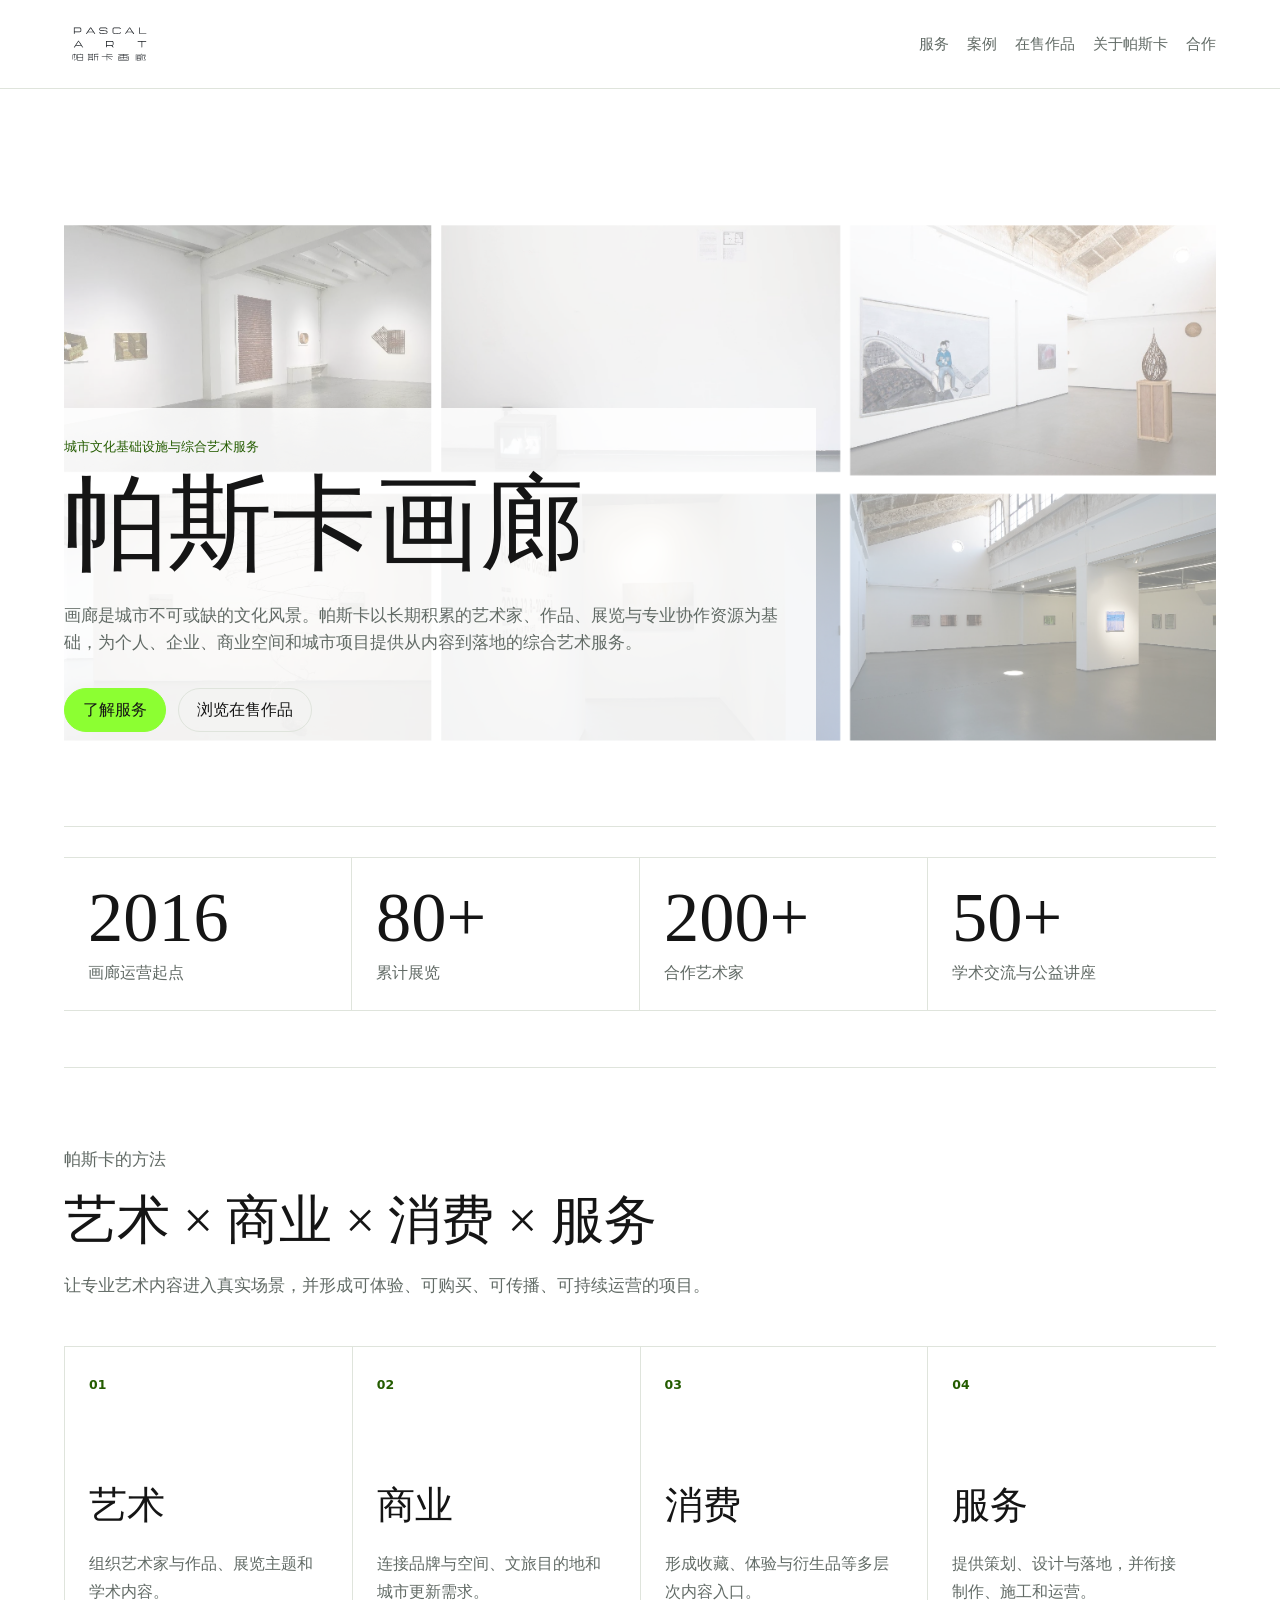
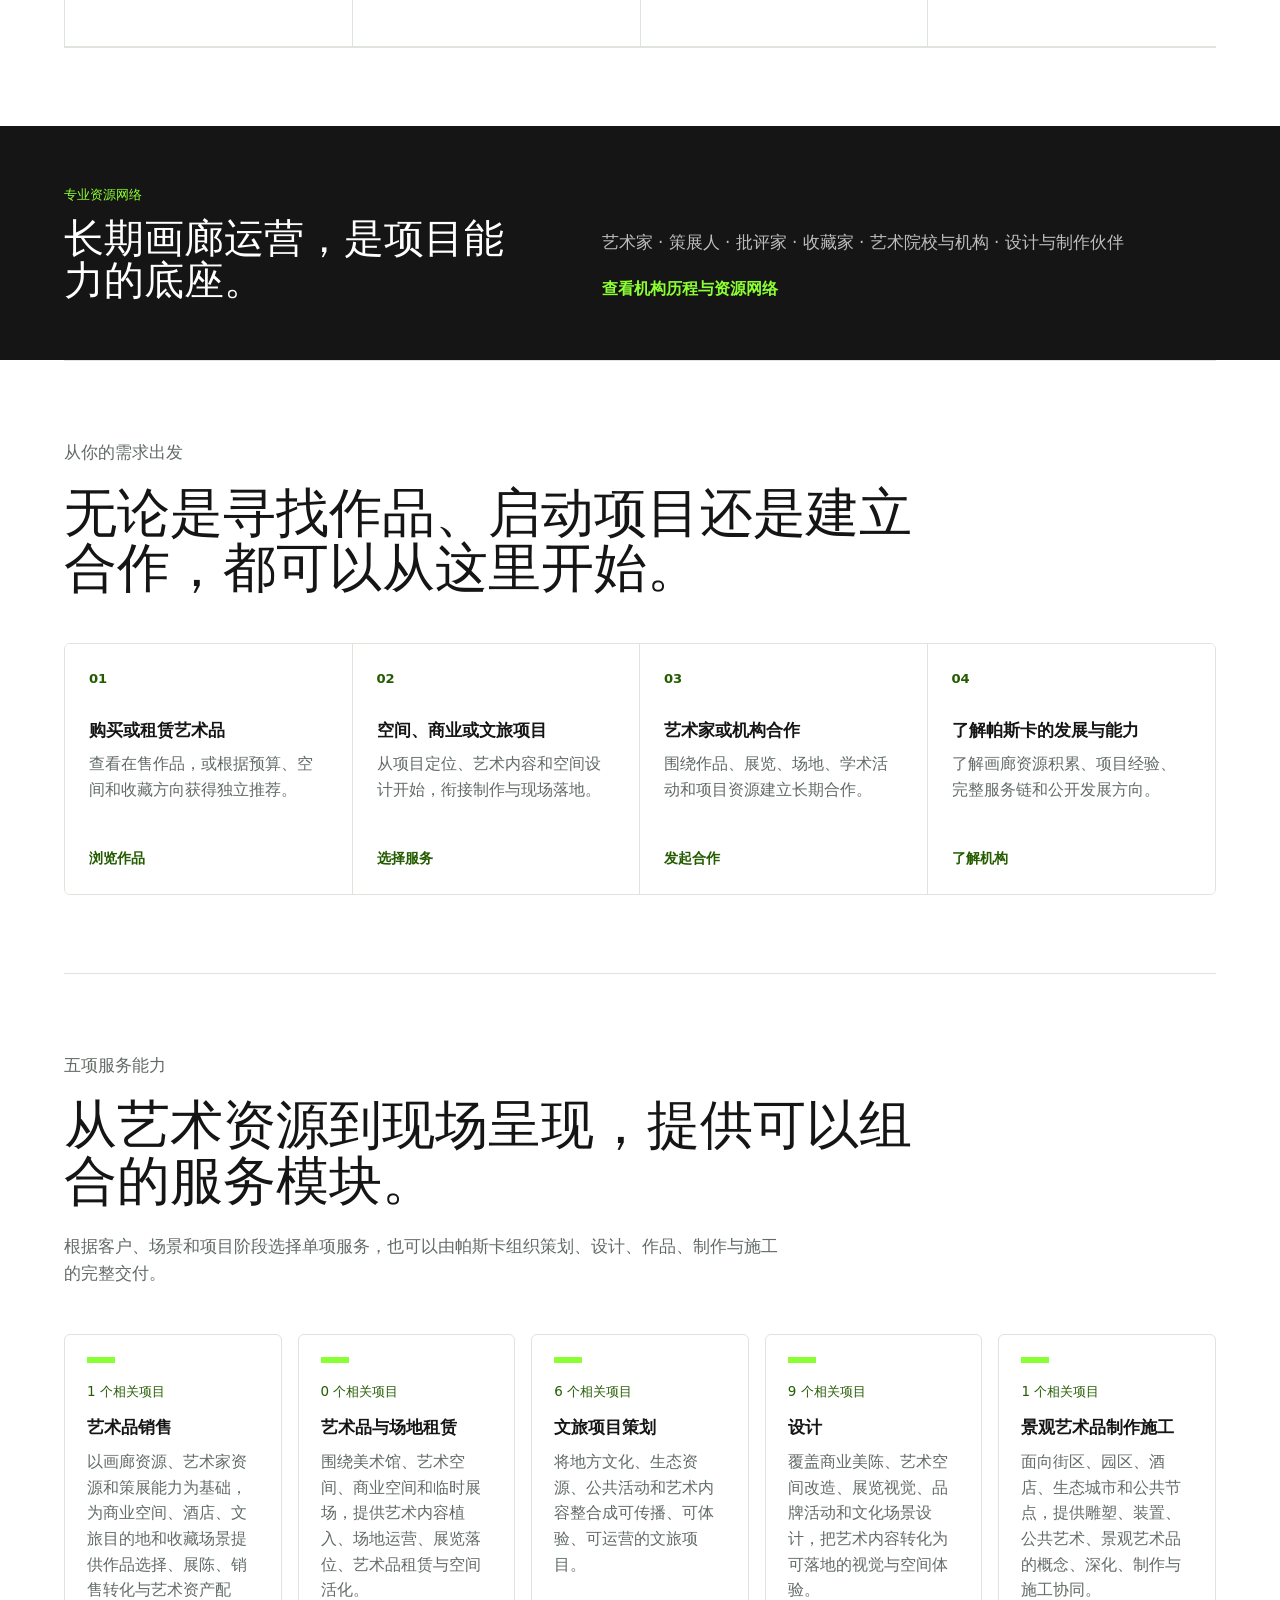
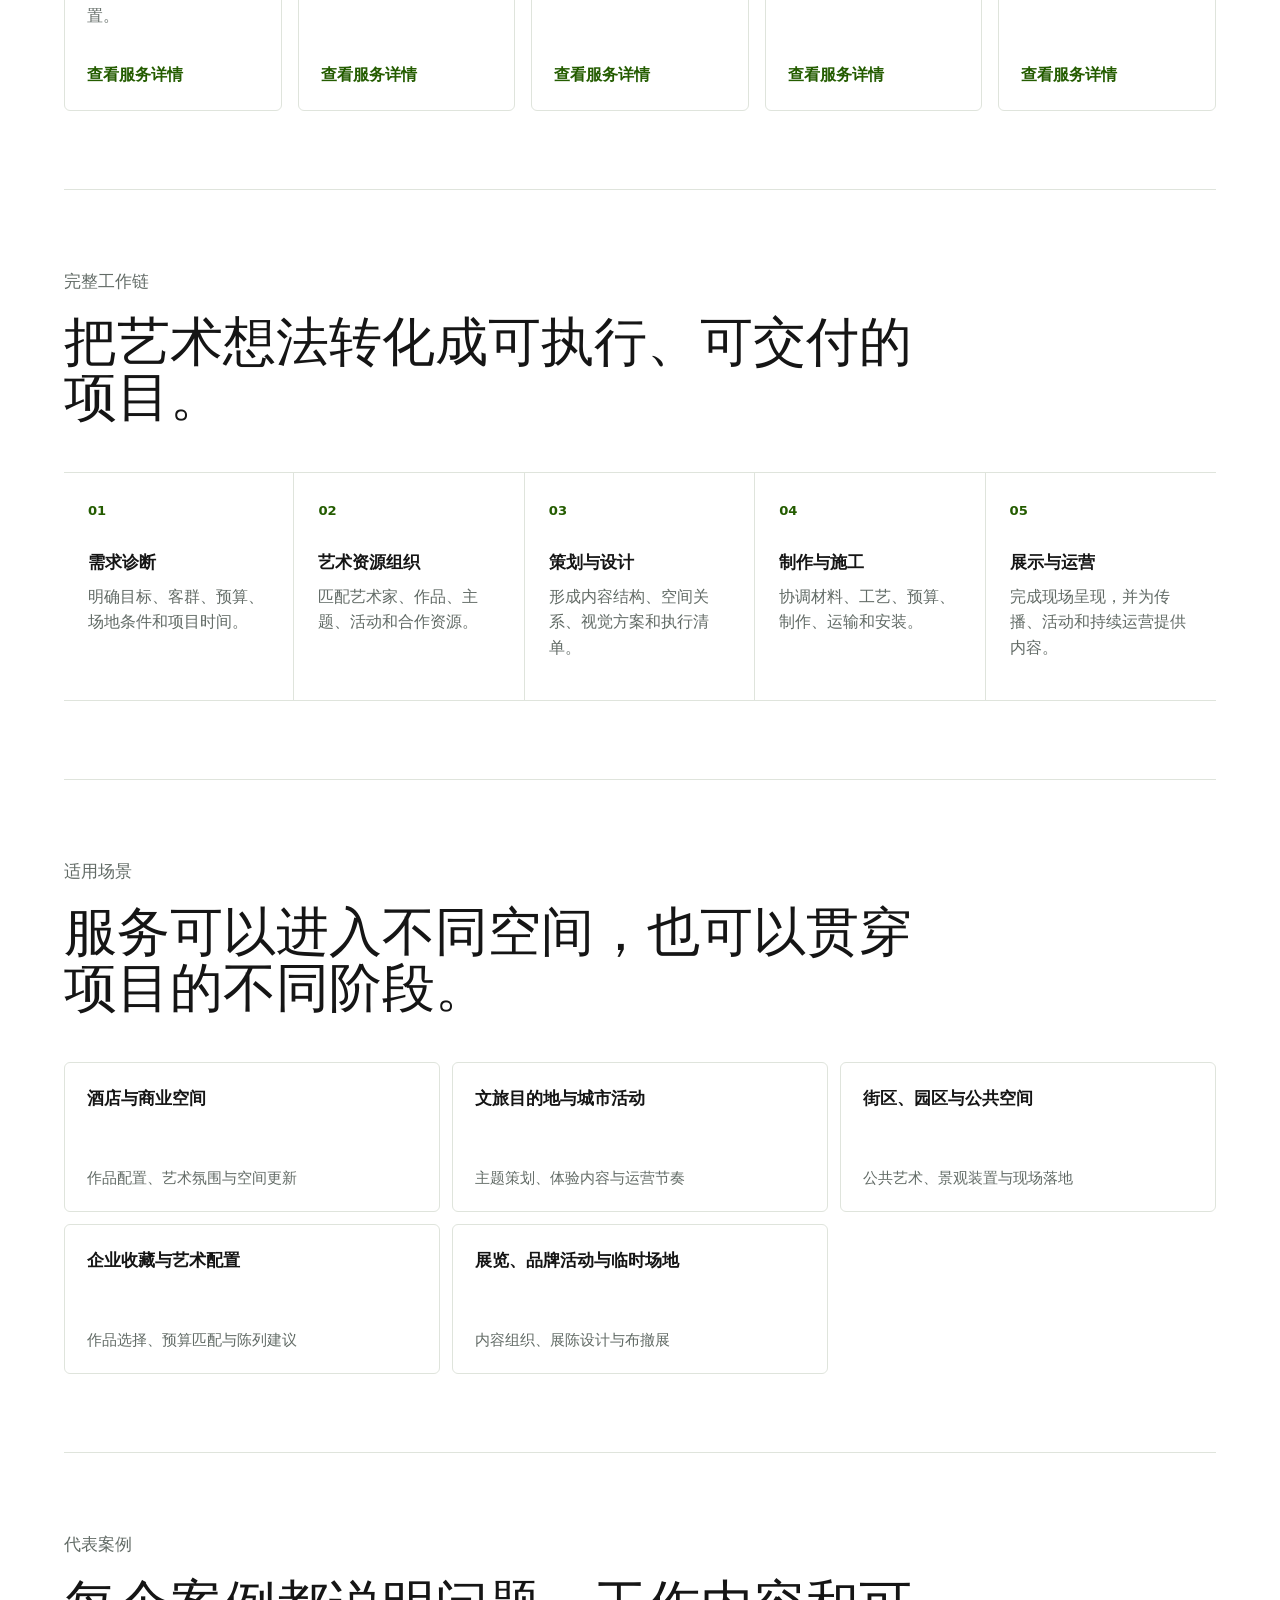
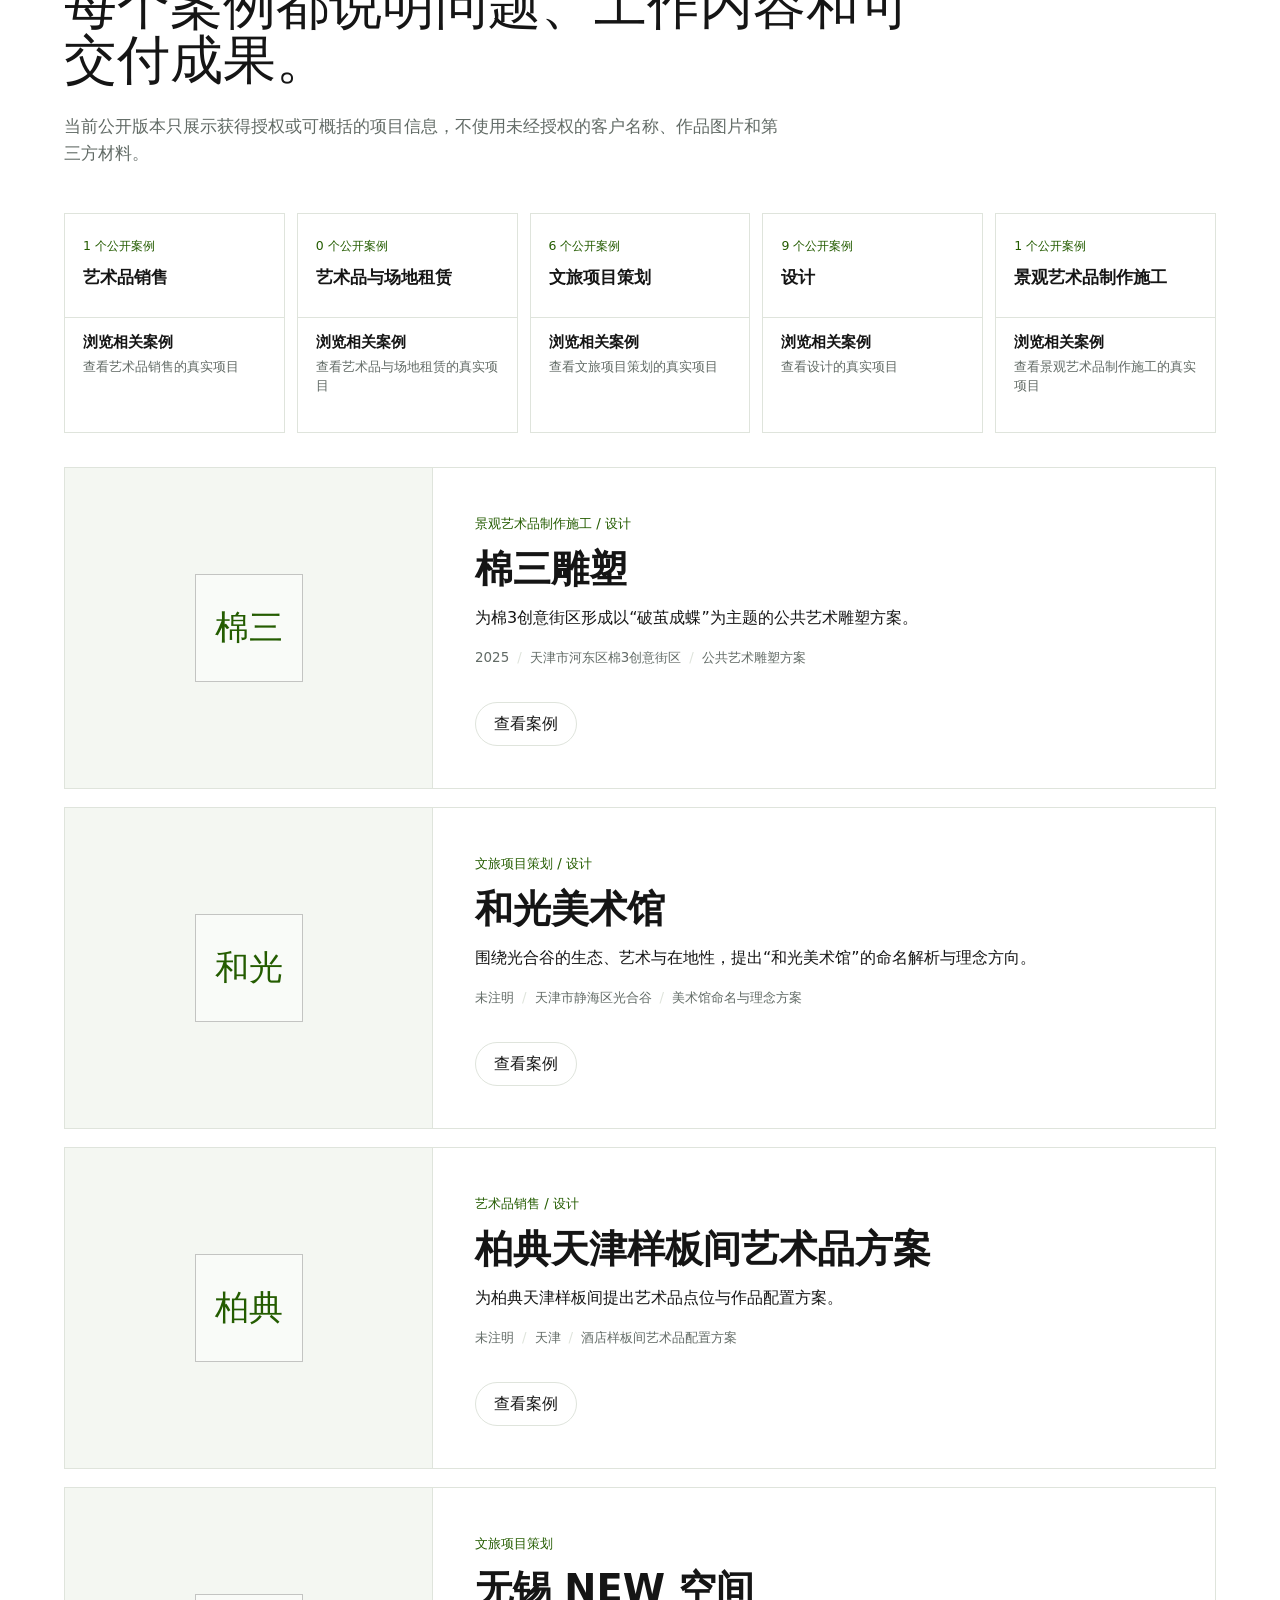
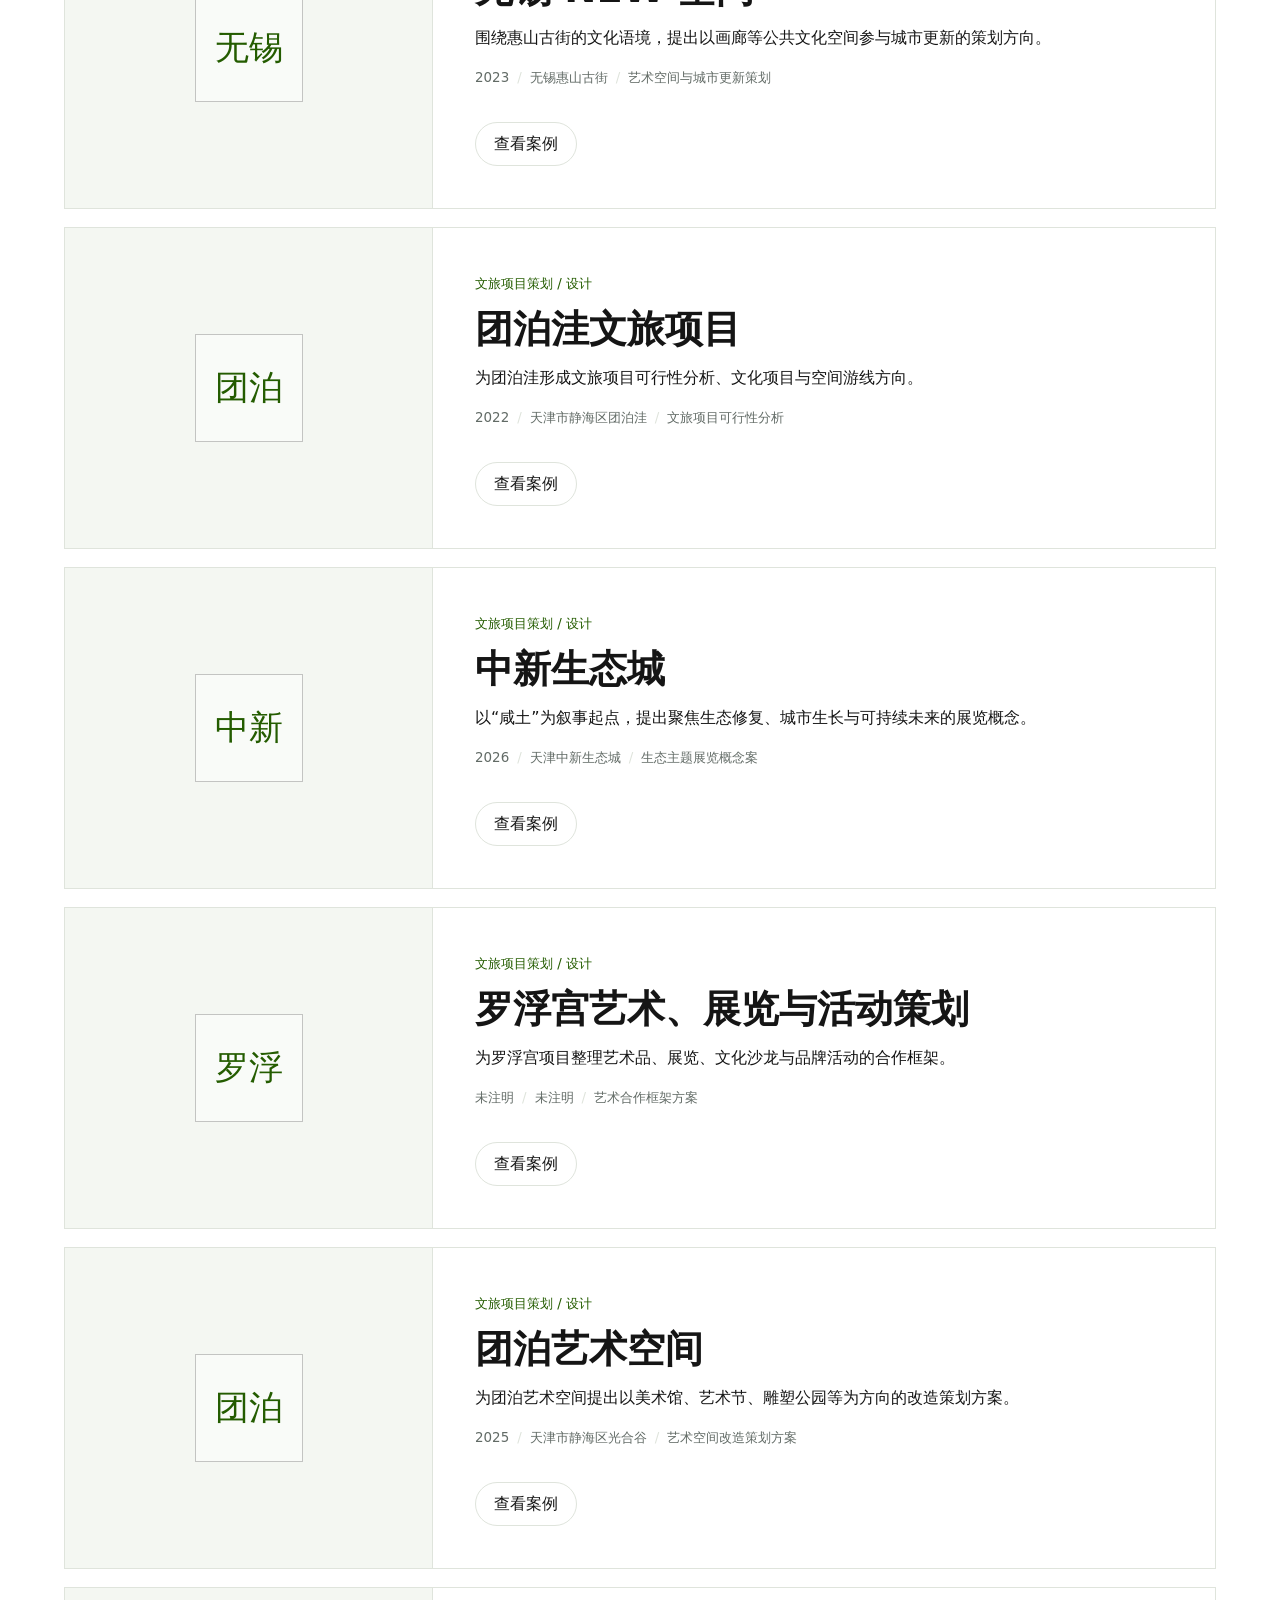
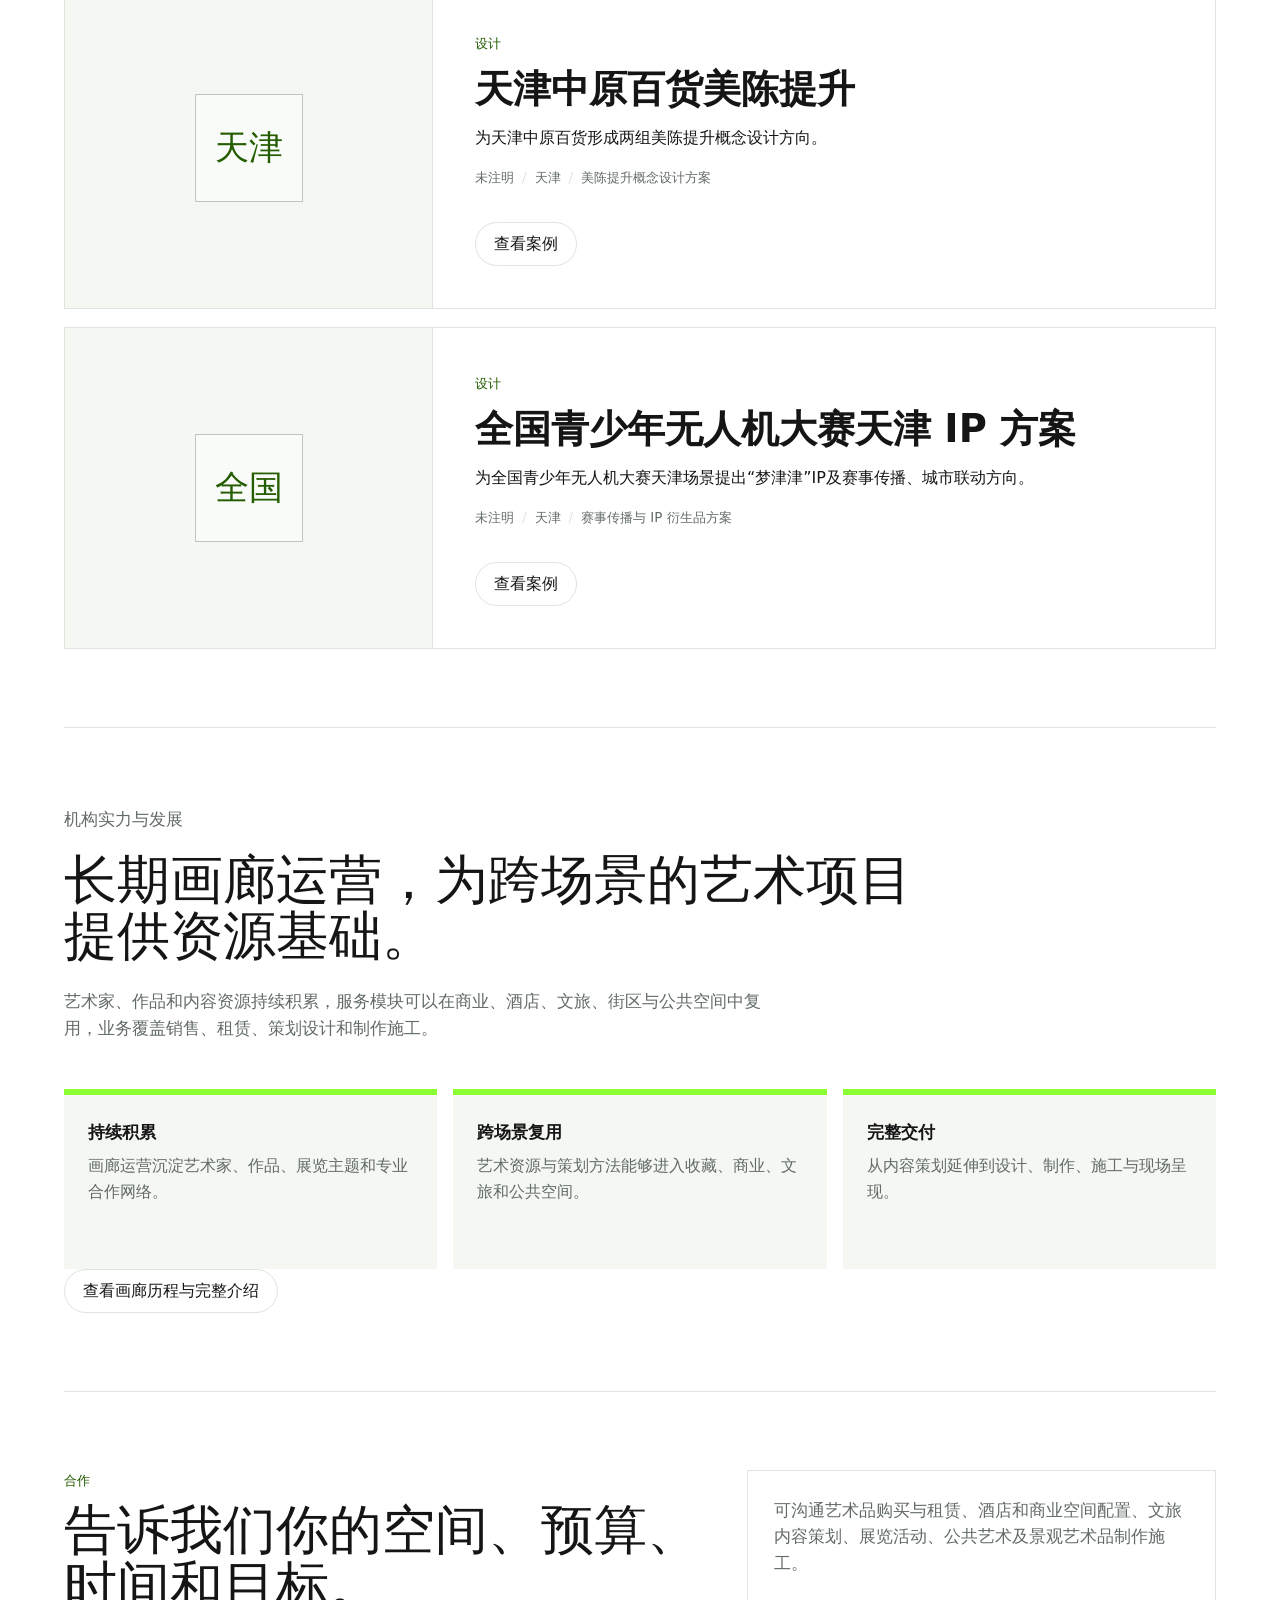
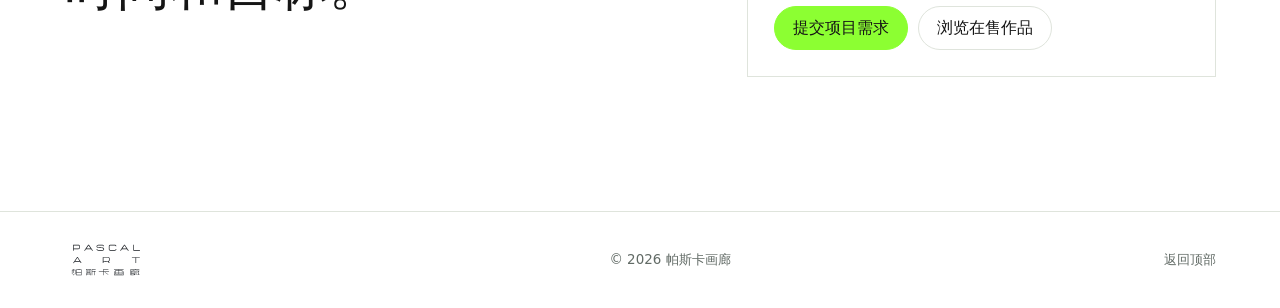
==== commit a1e6c815: "Integrate gallery positioning into homepage" ====
--- a/index.html
+++ b/index.html
@@ -16,7 +16,7 @@
     <link rel="icon" href="assets/brand/favicon.svg" type="image/svg+xml">
     <link rel="icon" href="assets/brand/favicon-32.png" sizes="32x32" type="image/png">
     <link rel="apple-touch-icon" href="assets/brand/apple-touch-icon.png">
-    <link rel="stylesheet" href="styles.css">
+    <link rel="stylesheet" href="styles.css?v=20260808-commercial">
   </head>
   <body>
     <header class="site-header">
@@ -31,7 +31,7 @@
         <a href="#services">服务</a>
         <a href="cases.html">案例</a>
         <a href="works.html">在售作品</a>
-        <a href="#development">关于帕斯卡</a>
+        <a href="about.html">关于帕斯卡</a>
         <a href="#contact">合作</a>
       </nav>
     </header>
@@ -39,13 +39,13 @@
     <main id="top">
       <section class="hero" aria-labelledby="hero-title">
         <div class="hero-media" aria-hidden="true">
-          <img src="assets/brand/pascal-gallery-logo.svg" alt="">
+          <img src="assets/about/gallery-exhibitions.png" alt="">
         </div>
         <div class="hero-copy">
-          <p class="eyebrow">综合艺术服务机构</p>
+          <p class="eyebrow">城市文化基础设施与综合艺术服务</p>
           <h1 id="hero-title">帕斯卡画廊</h1>
           <p class="hero-lede">
-            帕斯卡画廊以艺术家与作品资源为基础，为个人、企业、商业空间和城市项目提供艺术品交易、内容策划、空间设计及公共艺术制作落地服务。
+            画廊是城市不可或缺的文化风景。帕斯卡以长期积累的艺术家、作品、展览与专业协作资源为基础，为个人、企业、商业空间和城市项目提供从内容到落地的综合艺术服务。
           </p>
           <div class="hero-actions">
             <a class="button primary" href="#services">了解服务</a>
@@ -73,6 +73,31 @@
             <dd>学术交流与公益讲座</dd>
           </div>
         </dl>
+      </section>
+
+      <section class="section method-section" aria-labelledby="method-title">
+        <div class="section-heading">
+          <p class="eyebrow">帕斯卡的方法</p>
+          <h2 id="method-title">艺术 × 商业 × 消费 × 服务</h2>
+          <p>让专业艺术内容进入真实场景，并形成可体验、可购买、可传播、可持续运营的项目。</p>
+        </div>
+        <div class="method-grid">
+          <article><span>01</span><h3>艺术</h3><p>组织艺术家与作品、展览主题和学术内容。</p></article>
+          <article><span>02</span><h3>商业</h3><p>连接品牌与空间、文旅目的地和城市更新需求。</p></article>
+          <article><span>03</span><h3>消费</h3><p>形成收藏、体验与衍生品等多层次内容入口。</p></article>
+          <article><span>04</span><h3>服务</h3><p>提供策划、设计与落地，并衔接制作、施工和运营。</p></article>
+        </div>
+      </section>
+
+      <section class="network-band" aria-labelledby="network-title">
+        <div>
+          <p class="eyebrow">专业资源网络</p>
+          <h2 id="network-title">长期画廊运营，是项目能力的底座。</h2>
+        </div>
+        <div class="network-content">
+          <p>艺术家 · 策展人 · 批评家 · 收藏家 · 艺术院校与机构 · 设计与制作伙伴</p>
+          <a class="text-link" href="about.html">查看机构历程与资源网络</a>
+        </div>
       </section>
 
       <section class="section audience-section" aria-labelledby="audience-title">
@@ -99,7 +124,7 @@
             <p>围绕作品、展览、场地、学术活动和项目资源建立长期合作。</p>
             <strong>发起合作</strong>
           </a>
-          <a href="#development">
+          <a href="about.html">
             <span>04</span>
             <h3>了解帕斯卡的发展与能力</h3>
             <p>了解画廊资源积累、项目经验、完整服务链和公开发展方向。</p>
@@ -207,6 +232,7 @@
             <p>从内容策划延伸到设计、制作、施工与现场呈现。</p>
           </article>
         </div>
+        <a class="button" href="about.html">查看画廊历程与完整介绍</a>
       </section>
 
       <section id="contact" class="contact-section" aria-labelledby="contact-title">
--- a/styles.css
+++ b/styles.css
@@ -109,7 +109,7 @@
   position: relative;
   display: flex;
   align-items: flex-end;
-  min-height: 76vh;
+  min-height: 82vh;
   padding: 80px 0 64px;
   overflow: hidden;
   border-bottom: 1px solid var(--line);
@@ -119,21 +119,22 @@
   position: absolute;
   inset: 0;
   display: grid;
-  place-items: center;
   pointer-events: none;
 }
 
 .hero-media img {
-  width: min(76vw, 1040px);
-  max-height: 62vh;
-  object-fit: contain;
-  opacity: 0.11;
+  width: 100%;
+  height: 100%;
+  object-fit: cover;
+  opacity: 0.48;
 }
 
 .hero-copy {
   position: relative;
   z-index: 1;
-  max-width: 900px;
+  max-width: 780px;
+  padding: 28px 32px 30px 0;
+  background: rgba(255, 255, 255, 0.86);
 }
 
 .eyebrow {
@@ -307,6 +308,73 @@
   max-width: 950px;
 }
 
+.method-grid {
+  display: grid;
+  grid-template-columns: repeat(4, minmax(0, 1fr));
+  border-top: 1px solid var(--line);
+  border-bottom: 1px solid var(--line);
+}
+
+.method-grid article {
+  min-height: 210px;
+  padding: 24px;
+  border-right: 1px solid var(--line);
+}
+
+.method-grid article:last-child {
+  border-right: 0;
+}
+
+.method-grid span {
+  display: inline-block;
+  margin-bottom: 34px;
+  color: var(--accent-dark);
+  font-size: 0.82rem;
+  font-weight: 700;
+}
+
+.method-grid h3 {
+  font-family: Georgia, "Times New Roman", serif;
+  font-size: 2rem;
+  font-weight: 500;
+}
+
+.method-grid p,
+.network-content p {
+  color: var(--muted);
+}
+
+.network-band {
+  display: grid;
+  grid-template-columns: minmax(0, 0.75fr) minmax(0, 1fr);
+  gap: clamp(28px, 6vw, 90px);
+  align-items: end;
+  padding: 58px clamp(24px, 5vw, 64px);
+  margin: 0 calc(-1 * clamp(20px, 5vw, 64px));
+  background: var(--ink);
+  color: #fff;
+}
+
+.network-band h2 {
+  margin-bottom: 0;
+  font-size: 2.5rem;
+}
+
+.network-band .eyebrow,
+.network-band .text-link {
+  color: var(--fresh-green);
+}
+
+.network-content p {
+  margin-bottom: 20px;
+  color: rgba(255, 255, 255, 0.72);
+  font-size: 1.05rem;
+}
+
+.network-content .text-link {
+  font-weight: 700;
+}
+
 .service-grid,
 .logic-grid {
   display: grid;
@@ -461,6 +529,7 @@
   min-height: 360px;
   place-items: center;
   overflow: hidden;
+  padding: 24px;
   border-bottom: 1px solid var(--line);
   background: var(--soft);
 }
@@ -485,9 +554,14 @@
 }
 
 .work-artwork img {
-  width: 100%;
-  height: 100%;
-  object-fit: cover;
+  position: relative;
+  z-index: 1;
+  display: block;
+  max-width: 100%;
+  width: auto;
+  height: auto;
+  max-height: 520px;
+  object-fit: contain;
 }
 
 .work-artwork span {
@@ -555,6 +629,225 @@
   display: grid;
   border: 1px solid var(--line);
   background: var(--panel);
+}
+
+.catalog-toolbar {
+  display: flex;
+  align-items: end;
+  justify-content: space-between;
+  gap: 24px;
+  margin: 28px 0 18px;
+}
+
+.classification-modes {
+  display: inline-flex;
+  border: 1px solid var(--line);
+  border-radius: 6px;
+  padding: 3px;
+}
+
+.classification-modes button {
+  border: 0;
+  border-radius: 4px;
+  background: transparent;
+  padding: 10px 16px;
+  font: inherit;
+  cursor: pointer;
+}
+
+.classification-modes button[aria-pressed="true"] {
+  background: var(--accent);
+  color: #071408;
+}
+
+.work-search {
+  display: grid;
+  gap: 6px;
+  min-width: min(360px, 100%);
+  font-size: 0.82rem;
+}
+
+.work-search input {
+  min-height: 44px;
+  border: 1px solid var(--line);
+  border-radius: 6px;
+  padding: 0 12px;
+  background: #fff;
+  font: inherit;
+}
+
+@media (max-width: 720px) {
+  .catalog-toolbar { align-items: stretch; flex-direction: column; }
+  .classification-modes { align-self: flex-start; }
+  .work-search { width: 100%; }
+}
+
+.about-hero {
+  position: relative;
+  display: flex;
+  align-items: flex-end;
+  min-height: 72vh;
+  padding: 64px clamp(20px, 5vw, 64px);
+  overflow: hidden;
+  background: #111;
+  color: #fff;
+}
+
+.about-hero::after {
+  position: absolute;
+  inset: 0;
+  background: rgba(0, 0, 0, 0.48);
+  content: "";
+}
+
+.about-hero > img {
+  position: absolute;
+  inset: 0;
+  width: 100%;
+  height: 100%;
+  object-fit: cover;
+}
+
+.about-hero-copy {
+  position: relative;
+  z-index: 1;
+  max-width: 900px;
+}
+
+.about-hero-copy h1 {
+  margin-bottom: 22px;
+  font-size: 5.2rem;
+}
+
+.about-hero-copy > p:last-child {
+  max-width: 760px;
+  margin-bottom: 0;
+  color: rgba(255, 255, 255, 0.84);
+  font-size: 1.08rem;
+  line-height: 1.8;
+}
+
+.profile-intro,
+.founder-section {
+  display: grid;
+  grid-template-columns: minmax(0, 0.8fr) minmax(0, 1.2fr);
+  gap: clamp(32px, 7vw, 110px);
+}
+
+.profile-copy,
+.founder-copy {
+  font-size: 1.05rem;
+  line-height: 1.9;
+}
+
+.selection-process {
+  margin: 0;
+  padding: 0;
+  border-top: 1px solid var(--line);
+  list-style: none;
+}
+
+.selection-process li {
+  display: grid;
+  grid-template-columns: 48px 1fr;
+  gap: 16px;
+  padding: 18px 0;
+  border-bottom: 1px solid var(--line);
+}
+
+.selection-process span,
+.method-grid span,
+.network-list i {
+  color: var(--accent-dark);
+  font-size: 0.78rem;
+  font-style: normal;
+}
+
+.selection-process p { margin: 0; }
+
+.method-grid {
+  display: grid;
+  grid-template-columns: repeat(4, 1fr);
+  border-top: 1px solid var(--line);
+  border-left: 1px solid var(--line);
+}
+
+.method-grid article {
+  min-height: 230px;
+  padding: 24px;
+  border-right: 1px solid var(--line);
+  border-bottom: 1px solid var(--line);
+}
+
+.method-grid h3 {
+  margin: 46px 0 14px;
+  font-family: Georgia, "Times New Roman", serif;
+  font-size: 2.4rem;
+  font-weight: 500;
+}
+
+.method-grid p { color: var(--muted); line-height: 1.75; }
+
+.network-list {
+  display: grid;
+  grid-template-columns: repeat(2, 1fr);
+  border-top: 1px solid var(--line);
+}
+
+.network-list span {
+  display: grid;
+  grid-template-columns: 42px 1fr;
+  gap: 14px;
+  padding: 18px 0;
+  border-bottom: 1px solid var(--line);
+}
+
+.network-list span:nth-child(odd) { padding-right: 24px; }
+.network-list span:nth-child(even) { padding-left: 24px; border-left: 1px solid var(--line); }
+
+.archive-visual img {
+  display: block;
+  width: 100%;
+  height: auto;
+  border: 1px solid var(--line);
+}
+
+.profile-timeline {
+  display: grid;
+  grid-template-columns: repeat(2, minmax(0, 1fr));
+  border-top: 1px solid var(--line);
+  border-left: 1px solid var(--line);
+}
+
+.profile-timeline article {
+  padding: 24px;
+  border-right: 1px solid var(--line);
+  border-bottom: 1px solid var(--line);
+}
+
+.profile-timeline h3 {
+  font-family: Georgia, "Times New Roman", serif;
+  font-size: 2.8rem;
+  font-weight: 500;
+}
+
+.profile-timeline ul { margin: 0; padding-left: 1.15em; color: var(--muted); line-height: 1.8; }
+
+@media (max-width: 900px) {
+  .about-hero-copy h1 { font-size: 3.5rem; }
+  .method-grid { grid-template-columns: repeat(2, 1fr); }
+}
+
+@media (max-width: 640px) {
+  .about-hero { min-height: 66vh; }
+  .about-hero-copy h1 { font-size: 2.7rem; }
+  .profile-intro,
+  .founder-section,
+  .method-grid,
+  .network-list,
+  .profile-timeline { grid-template-columns: 1fr; }
+  .network-list span:nth-child(odd),
+  .network-list span:nth-child(even) { padding: 16px 0; border-left: 0; }
 }
 
 .catalog-head,
@@ -1248,6 +1541,7 @@
   .case-matrix,
   .recommended-grid,
   .audience-grid,
+  .method-grid,
   .service-detail-list,
   .case-content-list,
   .case-process-list,
@@ -1292,6 +1586,14 @@
   .proof-band div:nth-child(2) {
     border-right: 0;
   }
+
+  .method-grid article:nth-child(2) {
+    border-right: 0;
+  }
+
+  .method-grid article:nth-child(-n + 2) {
+    border-bottom: 1px solid var(--line);
+  }
 }
 
 @media (max-width: 720px) {
@@ -1324,8 +1626,13 @@
   }
 
   .hero-media img {
-    width: 92vw;
-    opacity: 0.09;
+    width: 100%;
+    object-fit: cover;
+    opacity: 0.34;
+  }
+
+  .hero-copy {
+    padding: 24px 18px 26px 0;
   }
 
   h1,
@@ -1340,6 +1647,7 @@
   }
 
   .audience-grid,
+  .method-grid,
   .scenario-grid,
   .service-chain,
   .service-process,
@@ -1351,6 +1659,21 @@
     grid-template-columns: 1fr;
   }
 
+  .method-grid article,
+  .method-grid article:nth-child(2) {
+    min-height: auto;
+    border-right: 0;
+    border-bottom: 1px solid var(--line);
+  }
+
+  .method-grid article:last-child {
+    border-bottom: 0;
+  }
+
+  .network-band {
+    grid-template-columns: 1fr;
+  }
+
   .audience-grid a {
     min-height: 210px;
   }
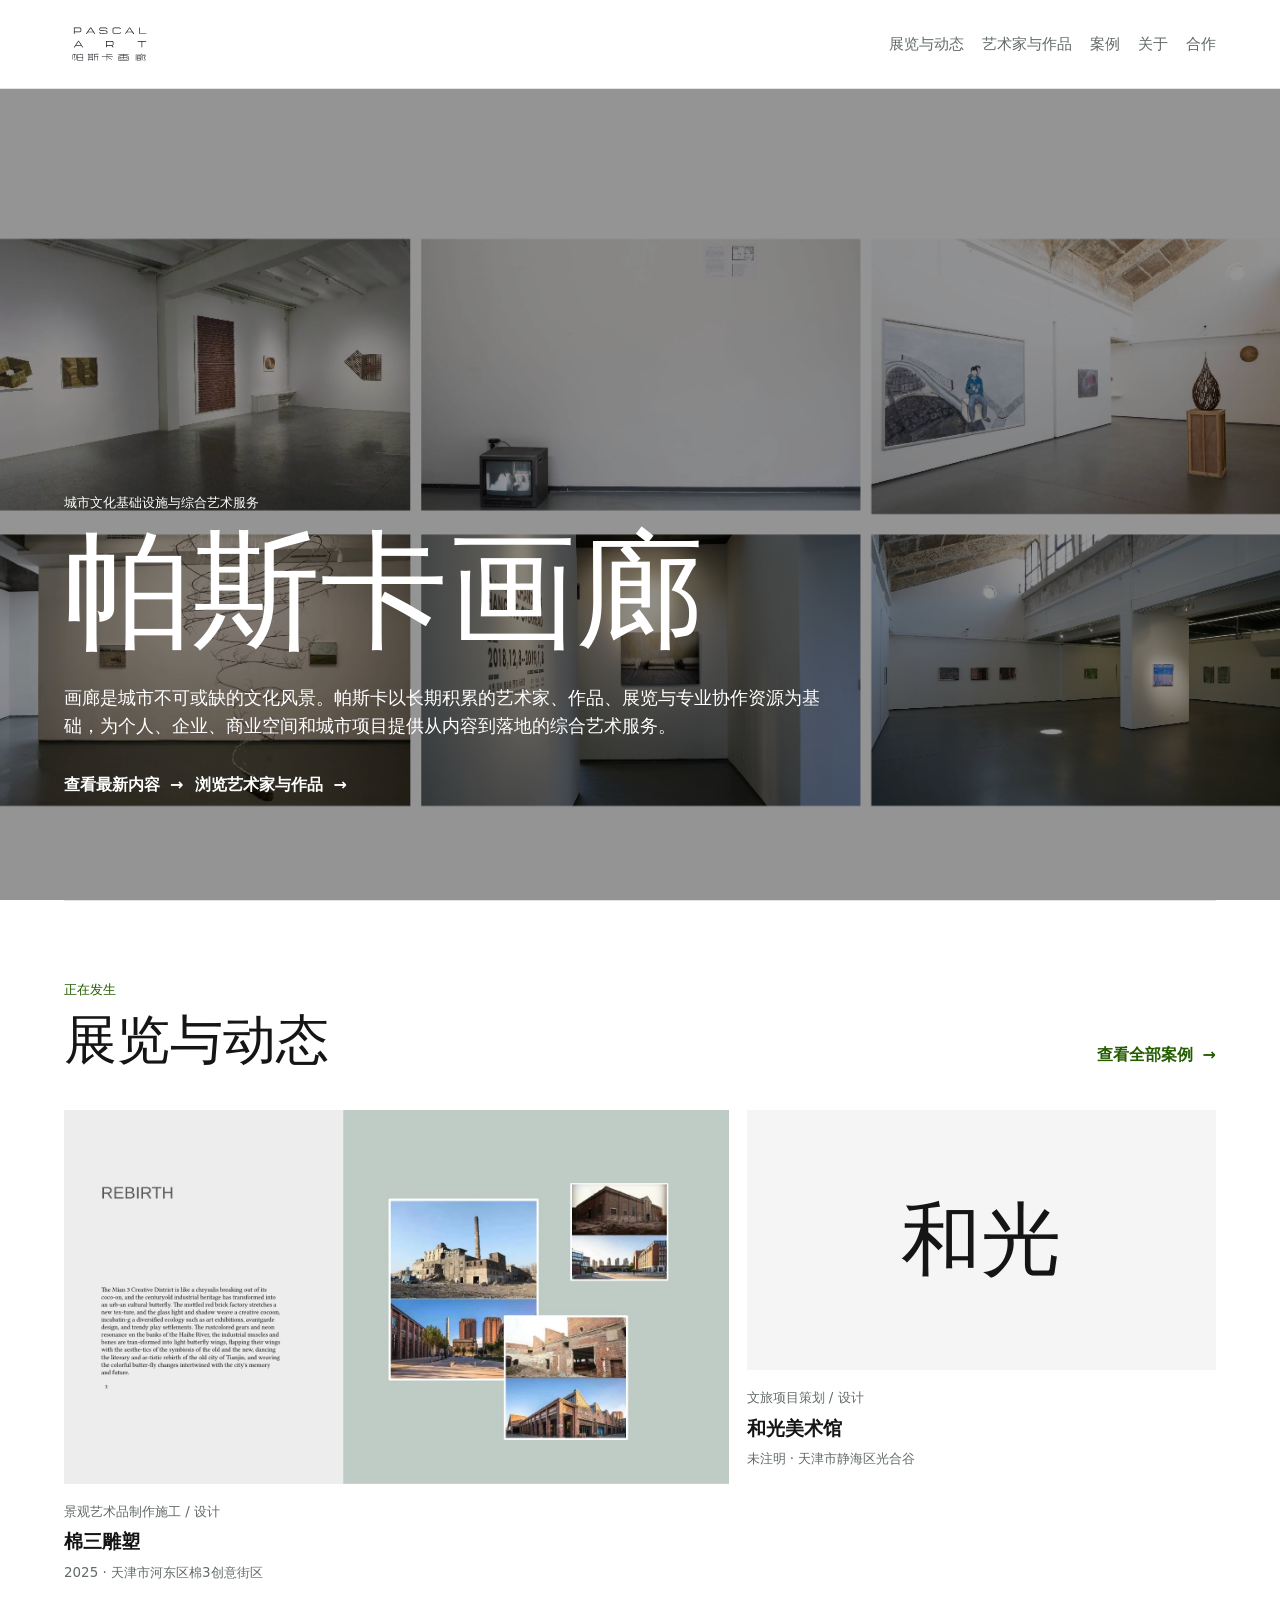
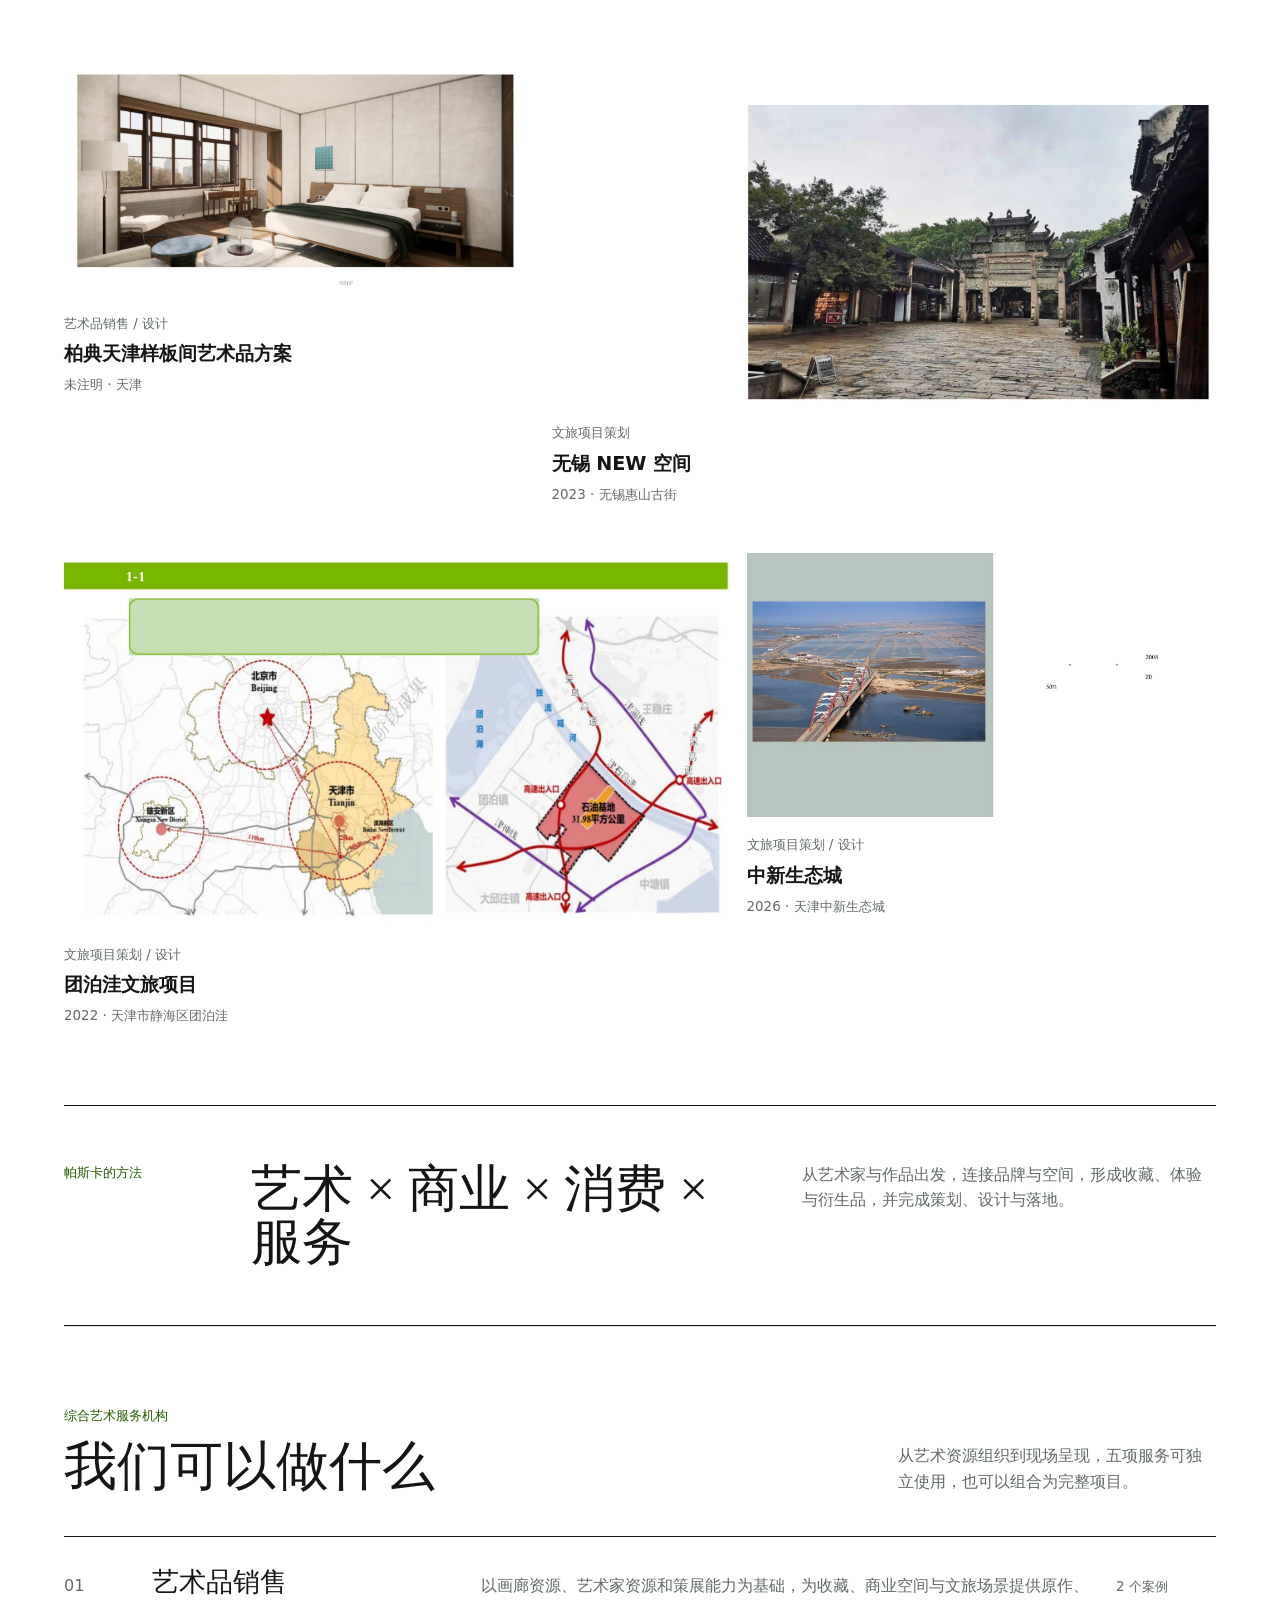
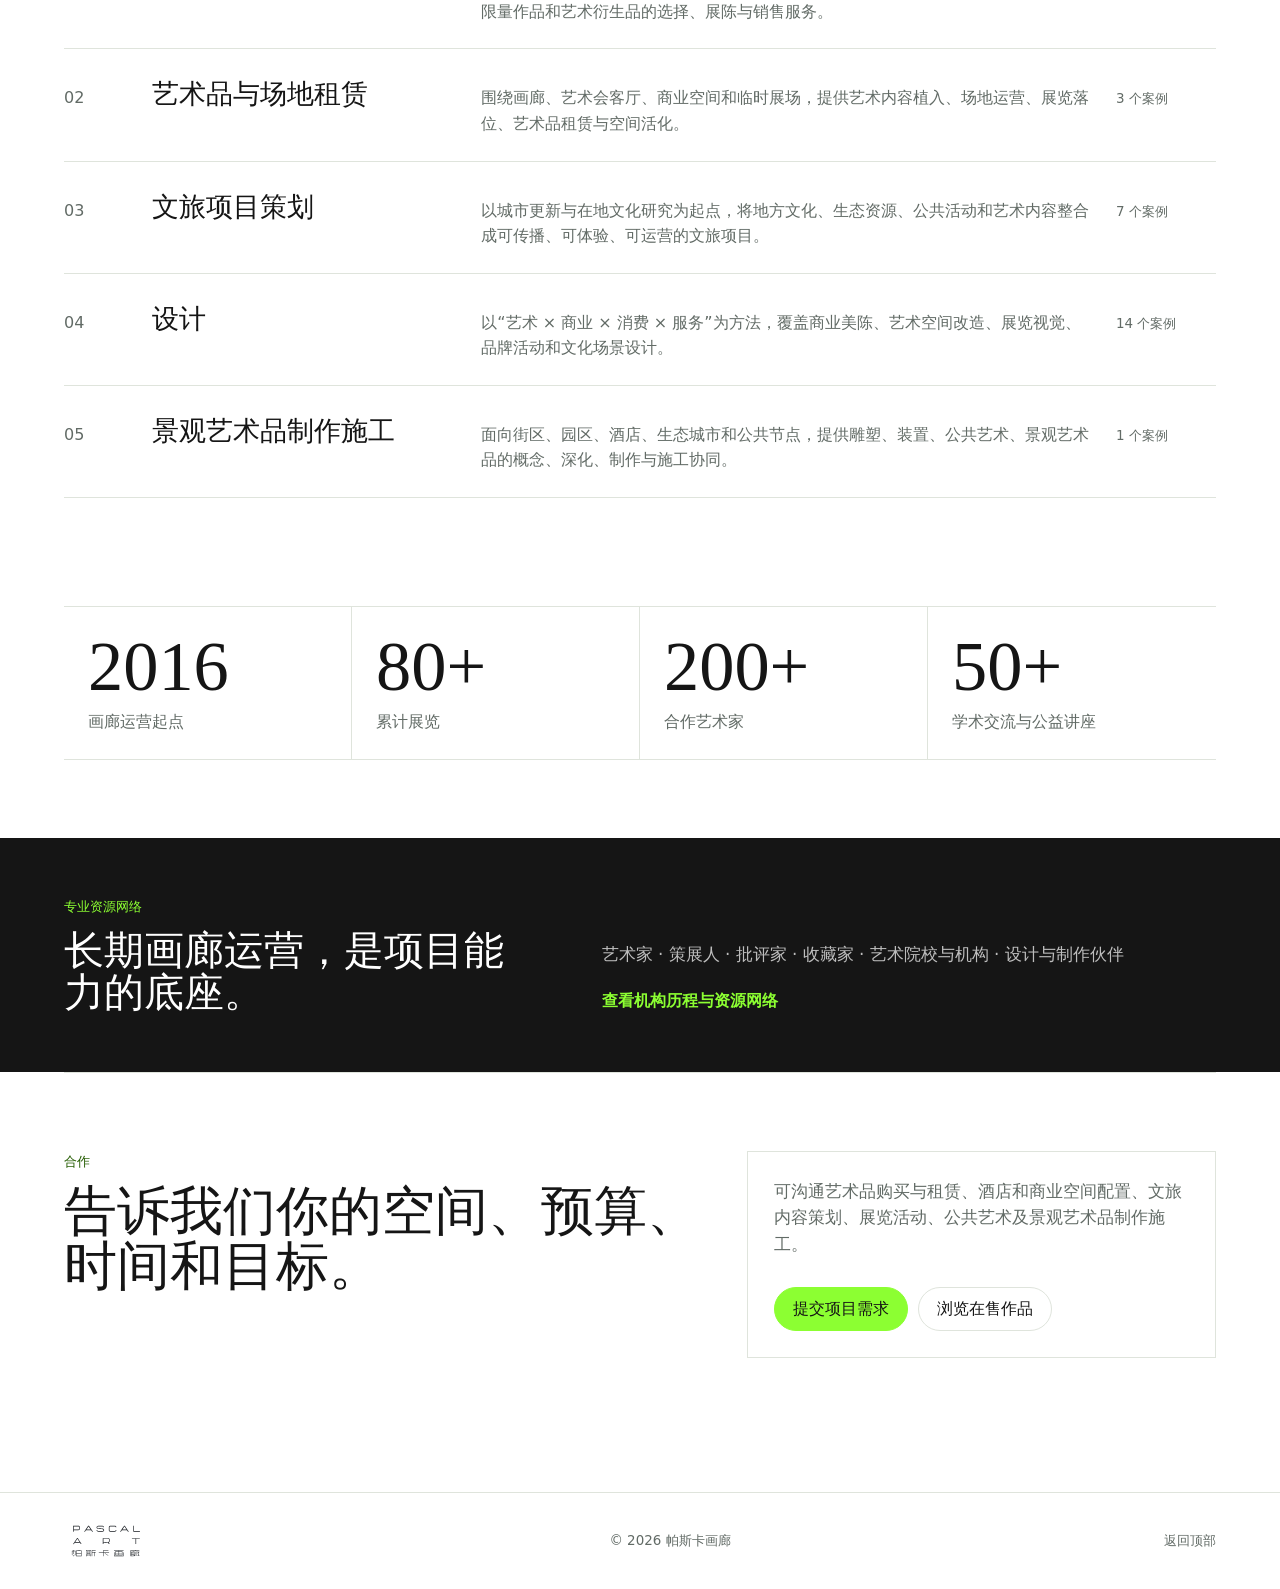
==== commit d567312b: "Redesign homepage as gallery editorial" ====
--- a/index.html
+++ b/index.html
@@ -16,7 +16,7 @@
     <link rel="icon" href="assets/brand/favicon.svg" type="image/svg+xml">
     <link rel="icon" href="assets/brand/favicon-32.png" sizes="32x32" type="image/png">
     <link rel="apple-touch-icon" href="assets/brand/apple-touch-icon.png">
-    <link rel="stylesheet" href="styles.css?v=20260808-commercial">
+    <link rel="stylesheet" href="styles.css?v=20260813-editorial">
   </head>
   <body>
     <header class="site-header">
@@ -28,16 +28,16 @@
         >
       </a>
       <nav class="nav-links" aria-label="主要导航">
-        <a href="#services">服务</a>
+        <a href="#latest">展览与动态</a>
+        <a href="works.html">艺术家与作品</a>
         <a href="cases.html">案例</a>
-        <a href="works.html">在售作品</a>
-        <a href="about.html">关于帕斯卡</a>
+        <a href="about.html">关于</a>
         <a href="#contact">合作</a>
       </nav>
     </header>
 
     <main id="top">
-      <section class="hero" aria-labelledby="hero-title">
+      <section class="hero editorial-hero" aria-labelledby="hero-title">
         <div class="hero-media" aria-hidden="true">
           <img src="assets/about/gallery-exhibitions.png" alt="">
         </div>
@@ -48,10 +48,32 @@
             画廊是城市不可或缺的文化风景。帕斯卡以长期积累的艺术家、作品、展览与专业协作资源为基础，为个人、企业、商业空间和城市项目提供从内容到落地的综合艺术服务。
           </p>
           <div class="hero-actions">
-            <a class="button primary" href="#services">了解服务</a>
-            <a class="button" href="works.html">浏览在售作品</a>
+            <a class="text-arrow" href="#latest">查看最新内容</a>
+            <a class="text-arrow" href="works.html">浏览艺术家与作品</a>
           </div>
         </div>
+      </section>
+
+      <section id="latest" class="section latest-section" aria-labelledby="latest-title">
+        <div class="editorial-heading">
+          <div><p class="eyebrow">正在发生</p><h2 id="latest-title">展览与动态</h2></div>
+          <a class="text-arrow" href="cases.html">查看全部案例</a>
+        </div>
+        <div id="editorial-grid" class="editorial-grid" aria-live="polite"></div>
+      </section>
+
+      <section class="method-line" aria-labelledby="method-title">
+        <p class="eyebrow">帕斯卡的方法</p>
+        <h2 id="method-title">艺术 × 商业 × 消费 × 服务</h2>
+        <p>从艺术家与作品出发，连接品牌与空间，形成收藏、体验与衍生品，并完成策划、设计与落地。</p>
+      </section>
+
+      <section id="services" class="section services-section" aria-labelledby="services-title">
+        <div class="editorial-heading">
+          <div><p class="eyebrow">综合艺术服务机构</p><h2 id="services-title">我们可以做什么</h2></div>
+          <p>从艺术资源组织到现场呈现，五项服务可独立使用，也可以组合为完整项目。</p>
+        </div>
+        <div id="service-index" class="service-index" aria-live="polite"></div>
       </section>
 
       <section class="proof-band" aria-label="画廊数据概览">
@@ -75,20 +97,6 @@
         </dl>
       </section>
 
-      <section class="section method-section" aria-labelledby="method-title">
-        <div class="section-heading">
-          <p class="eyebrow">帕斯卡的方法</p>
-          <h2 id="method-title">艺术 × 商业 × 消费 × 服务</h2>
-          <p>让专业艺术内容进入真实场景，并形成可体验、可购买、可传播、可持续运营的项目。</p>
-        </div>
-        <div class="method-grid">
-          <article><span>01</span><h3>艺术</h3><p>组织艺术家与作品、展览主题和学术内容。</p></article>
-          <article><span>02</span><h3>商业</h3><p>连接品牌与空间、文旅目的地和城市更新需求。</p></article>
-          <article><span>03</span><h3>消费</h3><p>形成收藏、体验与衍生品等多层次内容入口。</p></article>
-          <article><span>04</span><h3>服务</h3><p>提供策划、设计与落地，并衔接制作、施工和运营。</p></article>
-        </div>
-      </section>
-
       <section class="network-band" aria-labelledby="network-title">
         <div>
           <p class="eyebrow">专业资源网络</p>
@@ -98,141 +106,6 @@
           <p>艺术家 · 策展人 · 批评家 · 收藏家 · 艺术院校与机构 · 设计与制作伙伴</p>
           <a class="text-link" href="about.html">查看机构历程与资源网络</a>
         </div>
-      </section>
-
-      <section class="section audience-section" aria-labelledby="audience-title">
-        <div class="section-heading">
-          <p class="eyebrow">从你的需求出发</p>
-          <h2 id="audience-title">无论是寻找作品、启动项目还是建立合作，都可以从这里开始。</h2>
-        </div>
-        <div class="audience-grid">
-          <a href="works.html">
-            <span>01</span>
-            <h3>购买或租赁艺术品</h3>
-            <p>查看在售作品，或根据预算、空间和收藏方向获得独立推荐。</p>
-            <strong>浏览作品</strong>
-          </a>
-          <a href="#services">
-            <span>02</span>
-            <h3>空间、商业或文旅项目</h3>
-            <p>从项目定位、艺术内容和空间设计开始，衔接制作与现场落地。</p>
-            <strong>选择服务</strong>
-          </a>
-          <a href="#contact">
-            <span>03</span>
-            <h3>艺术家或机构合作</h3>
-            <p>围绕作品、展览、场地、学术活动和项目资源建立长期合作。</p>
-            <strong>发起合作</strong>
-          </a>
-          <a href="about.html">
-            <span>04</span>
-            <h3>了解帕斯卡的发展与能力</h3>
-            <p>了解画廊资源积累、项目经验、完整服务链和公开发展方向。</p>
-            <strong>了解机构</strong>
-          </a>
-        </div>
-      </section>
-
-      <section id="services" class="section services-section" aria-labelledby="services-title">
-        <div class="section-heading">
-          <p class="eyebrow">五项服务能力</p>
-          <h2 id="services-title">从艺术资源到现场呈现，提供可以组合的服务模块。</h2>
-          <p>
-            根据客户、场景和项目阶段选择单项服务，也可以由帕斯卡组织策划、设计、作品、制作与施工的完整交付。
-          </p>
-        </div>
-        <div id="service-grid" class="service-grid" aria-live="polite"></div>
-      </section>
-
-      <section id="logic" class="section chain-section" aria-labelledby="chain-title">
-        <div class="section-heading compact">
-          <p class="eyebrow">完整工作链</p>
-          <h2 id="chain-title">把艺术想法转化成可执行、可交付的项目。</h2>
-        </div>
-        <ol class="service-chain">
-          <li>
-            <span>01</span>
-            <h3>需求诊断</h3>
-            <p>明确目标、客群、预算、场地条件和项目时间。</p>
-          </li>
-          <li>
-            <span>02</span>
-            <h3>艺术资源组织</h3>
-            <p>匹配艺术家、作品、主题、活动和合作资源。</p>
-          </li>
-          <li>
-            <span>03</span>
-            <h3>策划与设计</h3>
-            <p>形成内容结构、空间关系、视觉方案和执行清单。</p>
-          </li>
-          <li>
-            <span>04</span>
-            <h3>制作与施工</h3>
-            <p>协调材料、工艺、预算、制作、运输和安装。</p>
-          </li>
-          <li>
-            <span>05</span>
-            <h3>展示与运营</h3>
-            <p>完成现场呈现，并为传播、活动和持续运营提供内容。</p>
-          </li>
-        </ol>
-      </section>
-
-      <section class="section scenario-section" aria-labelledby="scenario-title">
-        <div class="section-heading">
-          <p class="eyebrow">适用场景</p>
-          <h2 id="scenario-title">服务可以进入不同空间，也可以贯穿项目的不同阶段。</h2>
-        </div>
-        <div class="scenario-grid">
-          <a href="cases.html?service=design"><span>酒店与商业空间</span><small>作品配置、艺术氛围与空间更新</small></a>
-          <a href="cases.html?service=cultural_tourism"><span>文旅目的地与城市活动</span><small>主题策划、体验内容与运营节奏</small></a>
-          <a href="cases.html?service=landscape_art"><span>街区、园区与公共空间</span><small>公共艺术、景观装置与现场落地</small></a>
-          <a href="cases.html?service=art_sales"><span>企业收藏与艺术配置</span><small>作品选择、预算匹配与陈列建议</small></a>
-          <a href="cases.html?service=art_and_space_rental"><span>展览、品牌活动与临时场地</span><small>内容组织、展陈设计与布撤展</small></a>
-        </div>
-      </section>
-
-      <section id="projects" class="section projects-section" aria-labelledby="projects-title">
-        <div class="section-heading">
-          <p class="eyebrow">代表案例</p>
-          <h2 id="projects-title">每个案例都说明问题、工作内容和可交付成果。</h2>
-          <p>
-            当前公开版本只展示获得授权或可概括的项目信息，不使用未经授权的客户名称、作品图片和第三方材料。
-          </p>
-        </div>
-        <div id="case-matrix" class="case-matrix" aria-live="polite">
-          <article class="case-group"><header><span>案例分类</span><h3>艺术品销售</h3></header><div class="case-list"><a href="cases.html?service=art_sales"><strong>浏览相关案例</strong><small>作品配置与艺术项目</small></a></div></article>
-          <article class="case-group"><header><span>案例分类</span><h3>艺术品与场地租赁</h3></header><div class="case-list"><a href="cases.html?service=art_and_space_rental"><strong>浏览相关案例</strong><small>展览与空间合作</small></a></div></article>
-          <article class="case-group"><header><span>案例分类</span><h3>文旅项目策划</h3></header><div class="case-list"><a href="cases.html?service=cultural_tourism"><strong>浏览相关案例</strong><small>目的地与城市活动</small></a></div></article>
-          <article class="case-group"><header><span>案例分类</span><h3>设计</h3></header><div class="case-list"><a href="cases.html?service=design"><strong>浏览相关案例</strong><small>空间、视觉与美陈</small></a></div></article>
-          <article class="case-group"><header><span>案例分类</span><h3>景观艺术品制作施工</h3></header><div class="case-list"><a href="cases.html?service=landscape_art"><strong>浏览相关案例</strong><small>公共艺术与景观装置</small></a></div></article>
-        </div>
-        <div id="project-grid" class="project-grid"></div>
-      </section>
-
-      <section id="development" class="section development-section" aria-labelledby="development-title">
-        <div class="section-heading">
-          <p class="eyebrow">机构实力与发展</p>
-          <h2 id="development-title">长期画廊运营，为跨场景的艺术项目提供资源基础。</h2>
-          <p>
-            艺术家、作品和内容资源持续积累，服务模块可以在商业、酒店、文旅、街区与公共空间中复用，业务覆盖销售、租赁、策划设计和制作施工。
-          </p>
-        </div>
-        <div class="development-grid">
-          <article>
-            <h3>持续积累</h3>
-            <p>画廊运营沉淀艺术家、作品、展览主题和专业合作网络。</p>
-          </article>
-          <article>
-            <h3>跨场景复用</h3>
-            <p>艺术资源与策划方法能够进入收藏、商业、文旅和公共空间。</p>
-          </article>
-          <article>
-            <h3>完整交付</h3>
-            <p>从内容策划延伸到设计、制作、施工与现场呈现。</p>
-          </article>
-        </div>
-        <a class="button" href="about.html">查看画廊历程与完整介绍</a>
       </section>
 
       <section id="contact" class="contact-section" aria-labelledby="contact-title">
--- a/styles.css
+++ b/styles.css
@@ -850,6 +850,265 @@
   .network-list span:nth-child(even) { padding: 16px 0; border-left: 0; }
 }
 
+/* Editorial gallery system */
+.editorial-hero {
+  min-height: calc(100vh - 89px);
+  margin: 0 calc(-1 * clamp(20px, 5vw, 64px));
+  padding: clamp(64px, 8vw, 110px) clamp(20px, 5vw, 64px);
+  border-bottom: 0;
+  color: #fff;
+}
+
+.editorial-hero::after {
+  position: absolute;
+  inset: 0;
+  background: rgba(0, 0, 0, 0.42);
+  content: "";
+}
+
+.editorial-hero .hero-media img {
+  opacity: 1;
+}
+
+.editorial-hero .hero-copy {
+  z-index: 2;
+  max-width: 940px;
+  padding: 0;
+  background: transparent;
+}
+
+.editorial-hero .eyebrow,
+.editorial-hero .hero-lede,
+.editorial-hero .text-arrow {
+  color: #fff;
+}
+
+.editorial-hero h1 {
+  max-width: none;
+  font-size: clamp(5rem, 10vw, 9rem);
+}
+
+.editorial-hero .hero-lede {
+  max-width: 760px;
+  font-size: 1.1rem;
+}
+
+.text-arrow {
+  display: inline-flex;
+  gap: 10px;
+  align-items: center;
+  color: var(--accent-dark);
+  font-weight: 700;
+}
+
+.text-arrow::after {
+  content: "→";
+}
+
+.editorial-heading {
+  display: grid;
+  grid-template-columns: minmax(0, 1fr) minmax(240px, 0.4fr);
+  gap: 40px;
+  align-items: end;
+  margin-bottom: 42px;
+}
+
+.editorial-heading h2 {
+  margin-bottom: 0;
+}
+
+.editorial-heading > p {
+  margin-bottom: 0;
+  color: var(--muted);
+}
+
+.editorial-heading > .text-arrow {
+  justify-self: end;
+}
+
+.editorial-grid {
+  display: grid;
+  grid-template-columns: repeat(12, minmax(0, 1fr));
+  gap: 48px 18px;
+}
+
+.editorial-item {
+  display: block;
+  grid-column: span 4;
+}
+
+.editorial-item-1,
+.editorial-item-4 {
+  grid-column: span 7;
+}
+
+.editorial-item-2,
+.editorial-item-3 {
+  grid-column: span 5;
+}
+
+.editorial-item figure {
+  display: grid;
+  min-height: 260px;
+  margin: 0 0 14px;
+  place-items: center;
+  overflow: hidden;
+  background: #f5f5f5;
+}
+
+.editorial-item img {
+  display: block;
+  width: 100%;
+  height: auto;
+  max-height: 620px;
+  object-fit: contain;
+  transition: transform 220ms ease;
+}
+
+.editorial-item:hover img {
+  transform: scale(1.012);
+}
+
+.editorial-placeholder {
+  font-family: Georgia, "Times New Roman", serif;
+  font-size: 5rem;
+}
+
+.editorial-caption span,
+.editorial-caption p {
+  color: var(--muted);
+  font-size: 0.84rem;
+}
+
+.editorial-caption h3 {
+  margin: 4px 0;
+  font-size: 1.2rem;
+}
+
+.editorial-caption p {
+  margin-bottom: 0;
+}
+
+.method-line {
+  display: grid;
+  grid-template-columns: 0.3fr 1fr 0.8fr;
+  gap: 32px;
+  align-items: start;
+  padding: 56px 0;
+  border-top: 1px solid var(--ink);
+  border-bottom: 1px solid var(--ink);
+}
+
+.method-line h2 {
+  margin: 0;
+  font-size: clamp(2.4rem, 4vw, 4.6rem);
+}
+
+.method-line > p:last-child {
+  margin: 0;
+  color: var(--muted);
+}
+
+.service-index {
+  border-top: 1px solid var(--ink);
+}
+
+.service-index-row {
+  display: grid;
+  grid-template-columns: 64px minmax(180px, 0.5fr) minmax(0, 1fr) 100px;
+  gap: 24px;
+  align-items: baseline;
+  padding: 24px 0;
+  border-bottom: 1px solid var(--line);
+}
+
+.service-index-row:hover {
+  color: var(--accent-dark);
+}
+
+.service-index-row h3,
+.service-index-row p {
+  margin-bottom: 0;
+}
+
+.service-index-row h3 {
+  font-family: Georgia, "Times New Roman", serif;
+  font-size: 1.7rem;
+  font-weight: 500;
+}
+
+.service-index-row p,
+.service-number,
+.service-index-row .service-count {
+  color: var(--muted);
+}
+
+.proof-band {
+  padding-bottom: 78px;
+}
+
+@media (max-width: 800px) {
+  .editorial-heading,
+  .method-line {
+    grid-template-columns: 1fr;
+  }
+
+  .editorial-heading > .text-arrow {
+    justify-self: start;
+  }
+
+  .editorial-item,
+  .editorial-item-1,
+  .editorial-item-2,
+  .editorial-item-3,
+  .editorial-item-4 {
+    grid-column: span 6;
+  }
+
+  .service-index-row {
+    grid-template-columns: 42px 1fr auto;
+  }
+
+  .service-index-row p {
+    grid-column: 2 / -1;
+  }
+}
+
+@media (max-width: 560px) {
+  .editorial-hero {
+    min-height: 72vh;
+  }
+
+  .editorial-hero h1 {
+    font-size: 3.7rem;
+  }
+
+  .editorial-grid {
+    gap: 36px;
+  }
+
+  .editorial-item,
+  .editorial-item-1,
+  .editorial-item-2,
+  .editorial-item-3,
+  .editorial-item-4 {
+    grid-column: 1 / -1;
+  }
+
+  .editorial-item figure {
+    min-height: 180px;
+  }
+
+  .service-index-row {
+    grid-template-columns: 36px 1fr;
+  }
+
+  .service-index-row .service-count,
+  .service-index-row p {
+    grid-column: 2;
+  }
+}
+
 .catalog-head,
 .catalog-row {
   display: grid;
@@ -1320,7 +1579,8 @@
 .case-cover img {
   width: 100%;
   height: 100%;
-  object-fit: cover;
+  padding: 12px;
+  object-fit: contain;
 }
 
 .case-cover-placeholder {
@@ -1454,7 +1714,8 @@
   display: block;
   width: 100%;
   aspect-ratio: 4 / 3;
-  object-fit: cover;
+  padding: 12px;
+  object-fit: contain;
 }
 
 .case-gallery figcaption {
@@ -1641,6 +1902,11 @@
     font-size: 3.4rem;
   }
 
+  .case-page-hero h1,
+  .case-detail-hero h1 {
+    font-size: 3rem;
+  }
+
   h2,
   .service-detail-section .section-heading h2 {
     font-size: 2.2rem;
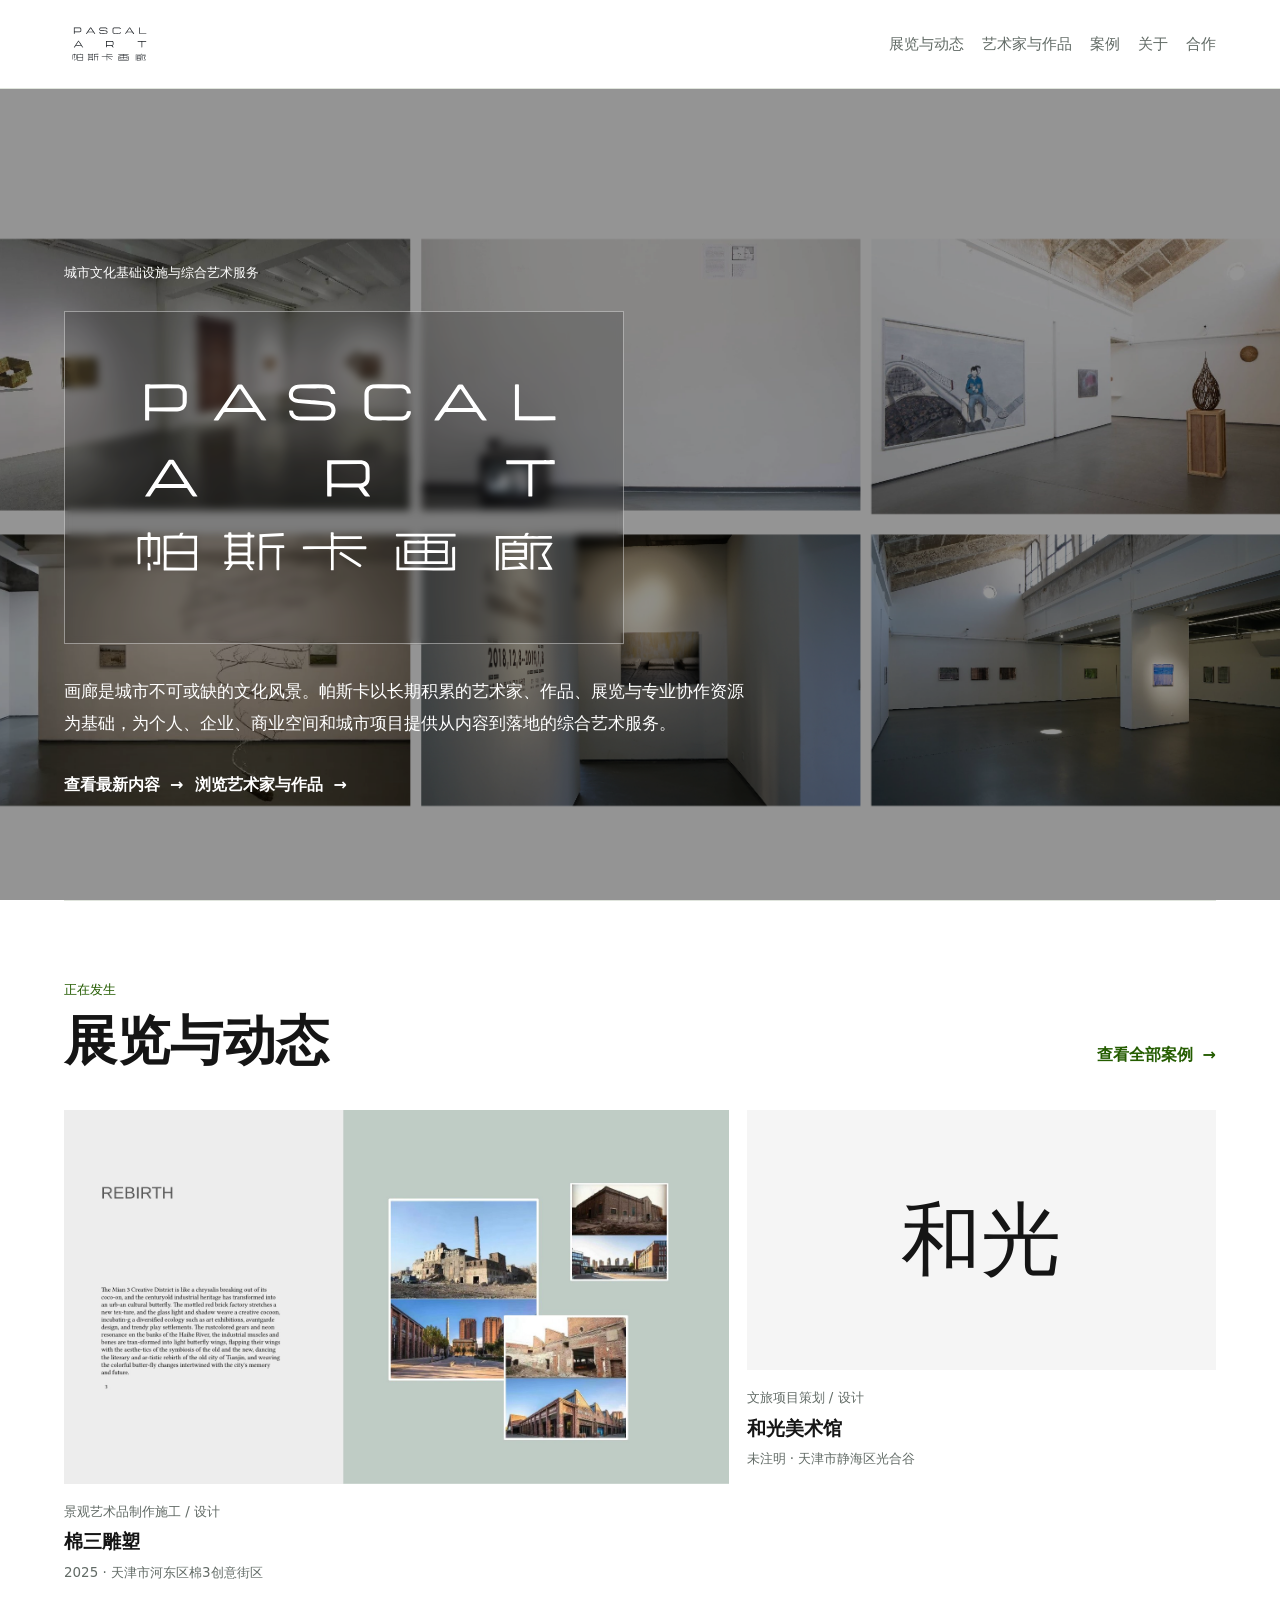
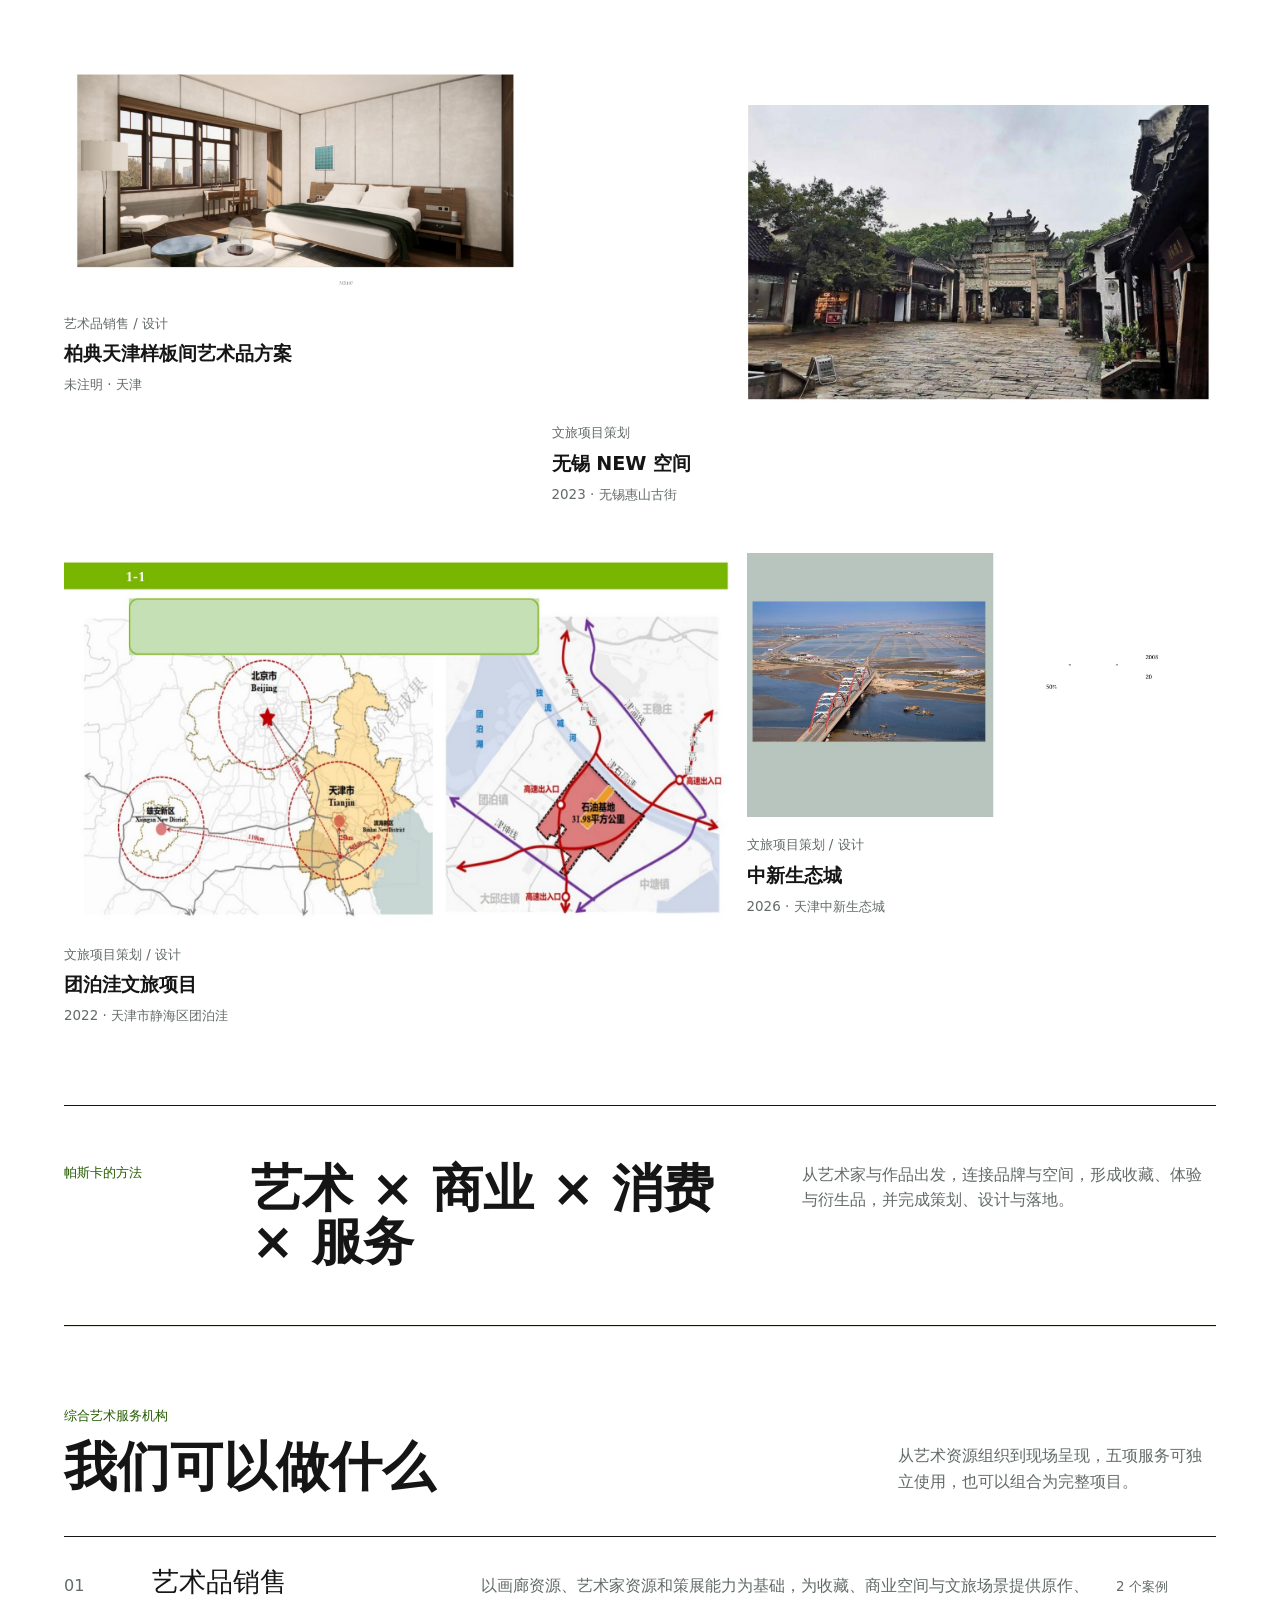
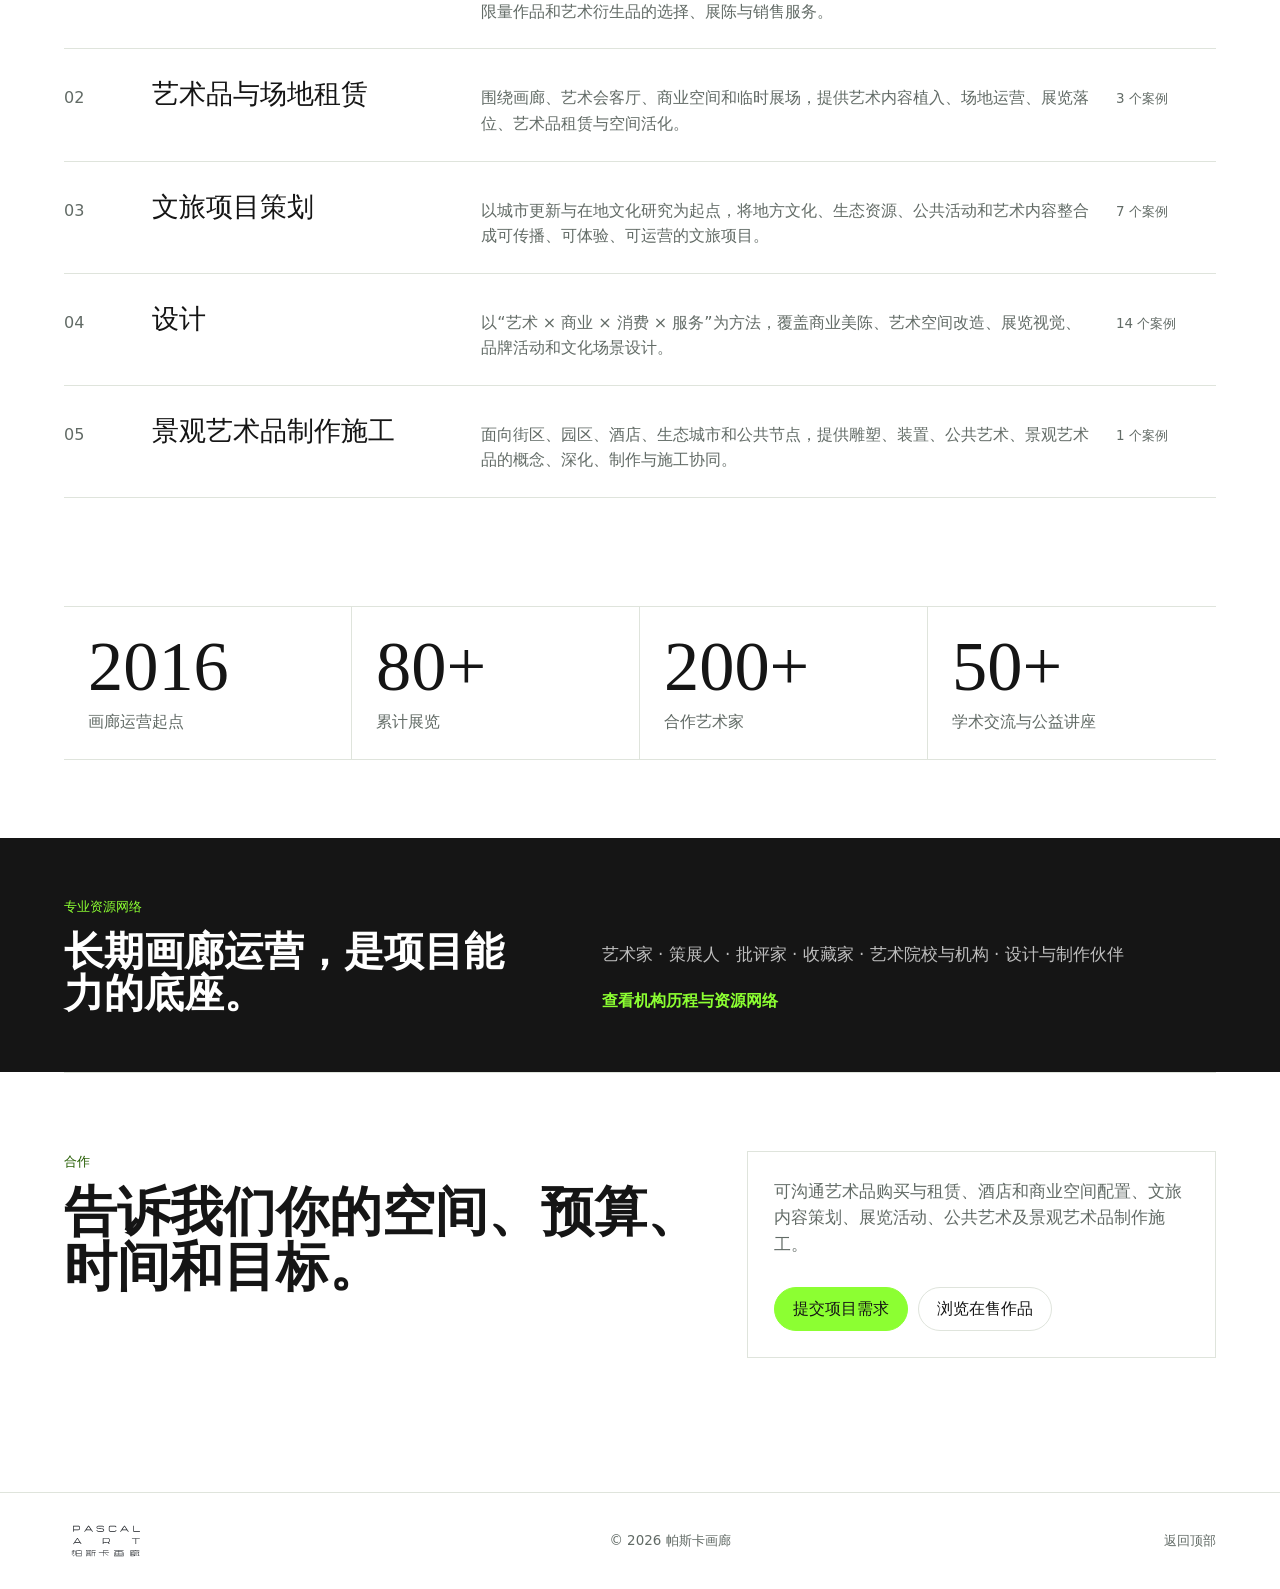
==== commit df5b3bc8: "Refine homepage logo-led hero" ====
--- a/index.html
+++ b/index.html
@@ -43,7 +43,13 @@
         </div>
         <div class="hero-copy">
           <p class="eyebrow">城市文化基础设施与综合艺术服务</p>
-          <h1 id="hero-title">帕斯卡画廊</h1>
+          <h1 id="hero-title" class="hero-brand-mark">
+            <img
+              class="hero-brand-logo"
+              src="assets/brand/pascal-gallery-logo.svg"
+              alt="帕斯卡画廊"
+            >
+          </h1>
           <p class="hero-lede">
             画廊是城市不可或缺的文化风景。帕斯卡以长期积累的艺术家、作品、展览与专业协作资源为基础，为个人、企业、商业空间和城市项目提供从内容到落地的综合艺术服务。
           </p>
--- a/styles.css
+++ b/styles.css
@@ -26,7 +26,7 @@
   margin: 0;
   background: var(--paper);
   color: var(--ink);
-  font-family: Inter, ui-sans-serif, system-ui, -apple-system, BlinkMacSystemFont, "Segoe UI", sans-serif;
+  font-family: Inter, "PingFang SC", "Hiragino Sans GB", "Microsoft YaHei", ui-sans-serif, system-ui, -apple-system, BlinkMacSystemFont, "Segoe UI", sans-serif;
   line-height: 1.6;
 }
 
@@ -872,7 +872,7 @@
 
 .editorial-hero .hero-copy {
   z-index: 2;
-  max-width: 940px;
+  max-width: 820px;
   padding: 0;
   background: transparent;
 }
@@ -883,14 +883,38 @@
   color: #fff;
 }
 
-.editorial-hero h1 {
-  max-width: none;
-  font-size: clamp(5rem, 10vw, 9rem);
+.editorial-hero .hero-brand-mark {
+  width: min(44vw, 560px);
+  max-width: 100%;
+  margin: 1.7rem 0 2rem;
+  padding: 1.2rem 1.5rem;
+  border: 1px solid rgba(255, 255, 255, 0.42);
+  background: rgba(21, 21, 21, 0.18);
+  backdrop-filter: blur(4px);
+}
+
+.hero-brand-logo {
+  display: block;
+  width: 100%;
+  height: auto;
+  filter: brightness(0) invert(1);
 }
 
 .editorial-hero .hero-lede {
-  max-width: 760px;
-  font-size: 1.1rem;
+  max-width: 680px;
+  font-size: 1.05rem;
+  line-height: 1.9;
+}
+
+.latest-section h2,
+.method-line h2,
+.services-section h2,
+.network-band h2,
+.contact-section h2,
+.service-index-row h3 {
+  font-family: Inter, "PingFang SC", "Hiragino Sans GB", "Microsoft YaHei", ui-sans-serif, system-ui, sans-serif;
+  font-weight: 650;
+  letter-spacing: 0;
 }
 
 .text-arrow {
@@ -1079,11 +1103,13 @@
     min-height: 72vh;
   }
 
-  .editorial-hero h1 {
-    font-size: 3.7rem;
+  .editorial-hero .hero-brand-mark {
+    width: min(76vw, 360px);
+    padding: 0.8rem 1rem;
   }
 
   .editorial-grid {
+    grid-template-columns: 1fr;
     gap: 36px;
   }
 
@@ -1106,6 +1132,422 @@
   .service-index-row .service-count,
   .service-index-row p {
     grid-column: 2;
+  }
+}
+
+/* Editorial case detail */
+.case-editorial-hero {
+  display: grid;
+  grid-template-columns: minmax(18rem, 0.85fr) minmax(0, 1.35fr);
+  min-height: 76vh;
+  gap: clamp(2rem, 5vw, 6rem);
+  align-items: end;
+  padding: 7rem 0 4rem;
+  border-bottom: 1px solid var(--line);
+}
+
+.case-editorial-heading h1 {
+  max-width: 10ch;
+  margin: 2rem 0 1.5rem;
+  font-size: clamp(3.6rem, 7vw, 7.5rem);
+  line-height: 0.93;
+}
+
+.case-editorial-heading .hero-lede {
+  max-width: 38rem;
+}
+
+.case-hero-media {
+  display: grid;
+  min-height: 28rem;
+  background: #f3f3f0;
+  place-items: center;
+}
+
+.case-hero-media img {
+  width: 100%;
+  height: auto;
+  max-height: 68vh;
+  object-fit: contain;
+}
+
+.case-fact-band {
+  padding: 2.5rem 0;
+  border-bottom: 1px solid var(--line);
+}
+
+.case-fact-band .case-detail-facts {
+  max-width: none;
+}
+
+.case-story {
+  max-width: 60rem;
+  margin: 0 auto;
+  padding: 7rem 0 3rem;
+}
+
+.case-story-section {
+  display: grid;
+  grid-template-columns: 3rem minmax(10rem, 14rem) minmax(0, 1fr);
+  gap: 1.5rem;
+  padding: 2.5rem 0;
+  border-top: 1px solid var(--line);
+}
+
+.case-story-section > span {
+  color: var(--green-dark);
+  font-size: 0.82rem;
+  font-weight: 700;
+}
+
+.case-story-section h2 {
+  margin: 0;
+  font-size: 1.5rem;
+}
+
+.case-story-section > p {
+  margin: 0;
+  color: var(--muted);
+  font-size: 1.08rem;
+  line-height: 1.9;
+}
+
+.case-story-list {
+  display: grid;
+  gap: 0.85rem;
+  margin: 0;
+  padding-left: 1.2rem;
+  color: var(--muted);
+  line-height: 1.7;
+}
+
+.case-image-sequence {
+  display: grid;
+  gap: 7rem;
+}
+
+.case-image-sequence figure {
+  margin: 0;
+}
+
+.case-image-sequence img {
+  display: block;
+  width: auto;
+  height: auto;
+  max-width: 100%;
+  max-height: 82vh;
+  margin: 0 auto;
+  object-fit: contain;
+}
+
+.case-image-sequence figcaption {
+  max-width: 46rem;
+  margin: 1rem auto 0;
+  color: var(--muted);
+  font-size: 0.86rem;
+}
+
+@media (max-width: 800px) {
+  .case-editorial-hero {
+    grid-template-columns: 1fr;
+    min-height: auto;
+  }
+
+  .case-story-section {
+    grid-template-columns: 2.5rem 1fr;
+  }
+
+  .case-story-section > p,
+  .case-story-list {
+    grid-column: 2;
+  }
+}
+
+@media (max-width: 560px) {
+  .case-editorial-hero {
+    padding-top: 5rem;
+  }
+
+  .case-hero-media {
+    min-height: 16rem;
+  }
+
+  .case-story {
+    padding-top: 4rem;
+  }
+
+  .case-image-sequence {
+    gap: 4rem;
+  }
+}
+
+/* Case archive */
+.archive-hero {
+  align-items: end;
+  min-height: 56vh;
+  padding-top: 10rem;
+}
+
+.archive-hero h1 {
+  font-size: clamp(4.5rem, 11vw, 10rem);
+  line-height: 0.86;
+}
+
+.archive-intro {
+  max-width: 28rem;
+  margin: 0 0 0 auto;
+  font-size: 1.25rem;
+  line-height: 1.7;
+}
+
+.case-archive-tools {
+  display: grid;
+  grid-template-columns: minmax(0, 1fr) minmax(16rem, 24rem);
+  gap: 2rem;
+  align-items: end;
+  margin-bottom: 4rem;
+  padding-bottom: 1.5rem;
+  border-bottom: 1px solid var(--line);
+}
+
+.case-search-label {
+  display: grid;
+  gap: 0.5rem;
+  font-size: 0.78rem;
+  font-weight: 700;
+}
+
+.case-search-label input {
+  width: 100%;
+  padding: 0.8rem 0;
+  border: 0;
+  border-bottom: 2px solid var(--ink);
+  border-radius: 0;
+  background: transparent;
+  color: var(--ink);
+  font: inherit;
+  font-size: 1rem;
+}
+
+.case-search-label input:focus {
+  outline: 0;
+  border-color: var(--green-dark);
+}
+
+.case-archive-grid {
+  display: grid;
+  grid-template-columns: repeat(12, minmax(0, 1fr));
+  gap: 5rem 2rem;
+}
+
+.case-archive-item {
+  grid-column: span 4;
+}
+
+.case-archive-item-1,
+.case-archive-item-4 {
+  grid-column: span 7;
+}
+
+.case-archive-item-2,
+.case-archive-item-5 {
+  grid-column: span 5;
+}
+
+.case-archive-item .case-cover {
+  display: grid;
+  min-height: 18rem;
+  margin-bottom: 1.2rem;
+  background: #f3f3f0;
+  place-items: center;
+}
+
+.case-archive-item .case-cover img {
+  width: 100%;
+  height: auto;
+  max-height: 34rem;
+  object-fit: contain;
+}
+
+.case-archive-content h3 {
+  max-width: 22ch;
+  margin: 0.7rem 0 0;
+  font-size: clamp(1.4rem, 2.3vw, 2.35rem);
+  line-height: 1.08;
+}
+
+.case-archive-link {
+  display: inline-block;
+  margin-top: 1rem;
+  padding-bottom: 0.25rem;
+  border-bottom: 2px solid var(--green);
+  font-weight: 700;
+}
+
+@media (max-width: 800px) {
+  .archive-hero {
+    min-height: auto;
+    padding-top: 7rem;
+  }
+
+  .archive-intro {
+    margin-left: 0;
+  }
+
+  .case-archive-tools {
+    grid-template-columns: 1fr;
+  }
+
+  .case-archive-item,
+  .case-archive-item-1,
+  .case-archive-item-2,
+  .case-archive-item-4,
+  .case-archive-item-5 {
+    grid-column: span 6;
+  }
+}
+
+@media (max-width: 560px) {
+  .case-archive-grid {
+    grid-template-columns: 1fr;
+    gap: 3.5rem;
+  }
+
+  .case-archive-item,
+  .case-archive-item-1,
+  .case-archive-item-2,
+  .case-archive-item-4,
+  .case-archive-item-5 {
+    grid-column: 1 / -1;
+  }
+}
+
+/* Works and institutional archive */
+.works-editorial .sales-hero {
+  min-height: 58vh;
+  align-items: end;
+  padding-top: 9rem;
+}
+
+.works-editorial .sales-hero h1 {
+  font-size: clamp(4.5rem, 11vw, 10rem);
+  line-height: 0.86;
+}
+
+.works-editorial .sales-note {
+  border: 0;
+  border-left: 1px solid var(--line);
+  border-radius: 0;
+  background: transparent;
+}
+
+.works-editorial .recommended-grid {
+  grid-template-columns: repeat(2, minmax(0, 1fr));
+  gap: 5rem 2rem;
+}
+
+.works-editorial .recommended-card {
+  border: 0;
+  background: transparent;
+}
+
+.works-editorial .work-artwork {
+  min-height: 28rem;
+  padding: 0;
+  border: 0;
+  background: #f3f3f0;
+}
+
+.works-editorial .work-artwork::before {
+  display: none;
+}
+
+.works-editorial .work-artwork img {
+  max-height: 68vh;
+}
+
+.works-editorial .recommended-body {
+  padding: 1.25rem 0 0;
+}
+
+.works-editorial .work-meta div {
+  padding: 0.65rem 0;
+  border: 0;
+  border-top: 1px solid var(--line);
+  background: transparent;
+}
+
+.works-editorial .catalog-toolbar,
+.works-editorial .filters {
+  border-radius: 0;
+}
+
+.works-editorial .catalog-head {
+  background: transparent;
+  color: var(--ink);
+  border-top: 2px solid var(--ink);
+}
+
+.works-editorial .catalog-row {
+  padding: 1.35rem 1.1rem;
+}
+
+.profile-archive .about-hero-copy h1 {
+  max-width: 12ch;
+  font-size: clamp(3.5rem, 7vw, 7.2rem);
+  line-height: 0.96;
+}
+
+.profile-archive .method-grid > article,
+.profile-archive .selection-process li {
+  border-radius: 0;
+  background: transparent;
+}
+
+.profile-archive .archive-visual img {
+  border: 0;
+}
+
+.profile-archive .profile-timeline {
+  grid-template-columns: 1fr;
+  border-left: 0;
+}
+
+.profile-archive .profile-timeline article {
+  display: grid;
+  grid-template-columns: minmax(8rem, 0.3fr) minmax(0, 1fr);
+  gap: 2rem;
+  padding: 2.5rem 0;
+  border-right: 0;
+}
+
+.profile-archive .profile-timeline h3 {
+  margin: 0;
+  font-size: clamp(2.8rem, 6vw, 5.5rem);
+  line-height: 0.9;
+}
+
+.profile-archive .profile-timeline ul {
+  columns: 2;
+  column-gap: 3rem;
+}
+
+@media (max-width: 700px) {
+  .works-editorial .recommended-grid {
+    grid-template-columns: 1fr;
+  }
+
+  .works-editorial .sales-note {
+    padding-left: 0;
+    border-left: 0;
+  }
+
+  .profile-archive .profile-timeline article {
+    grid-template-columns: 1fr;
+  }
+
+  .profile-archive .profile-timeline ul {
+    columns: 1;
   }
 }
 
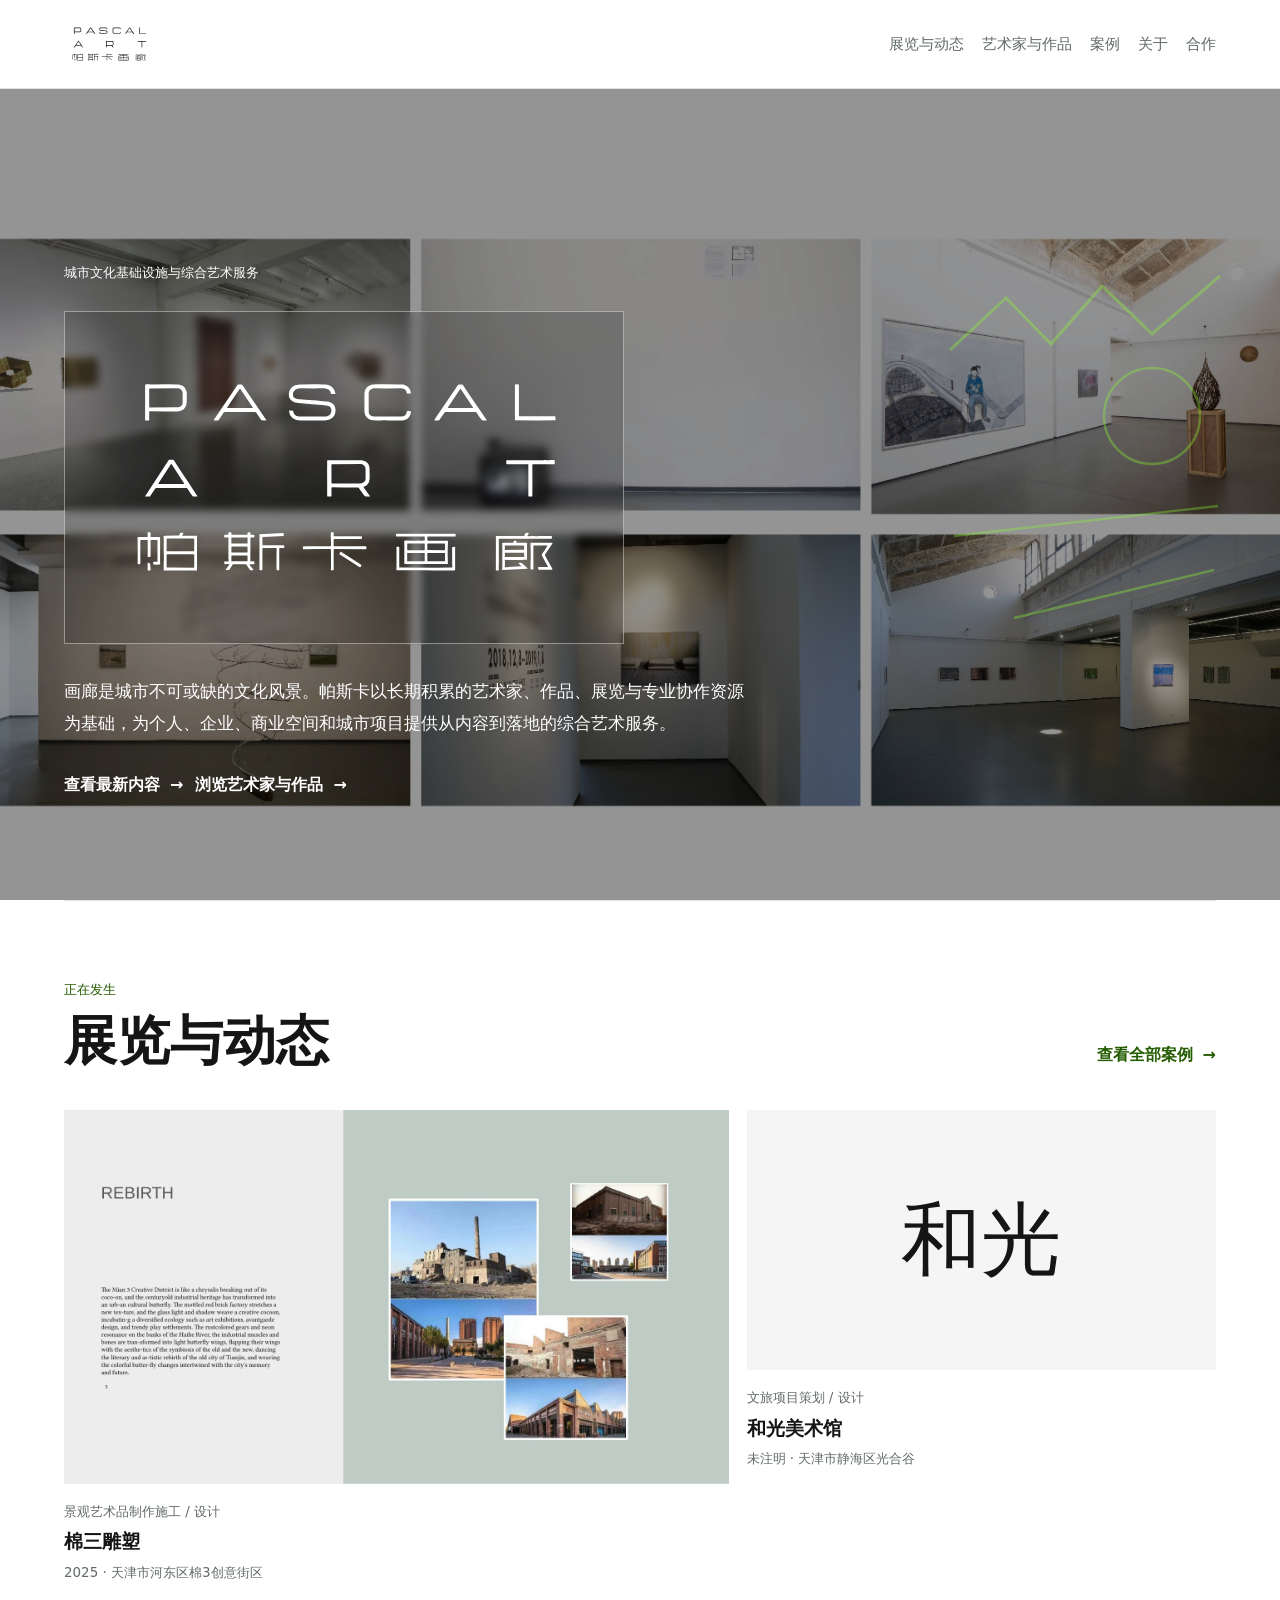
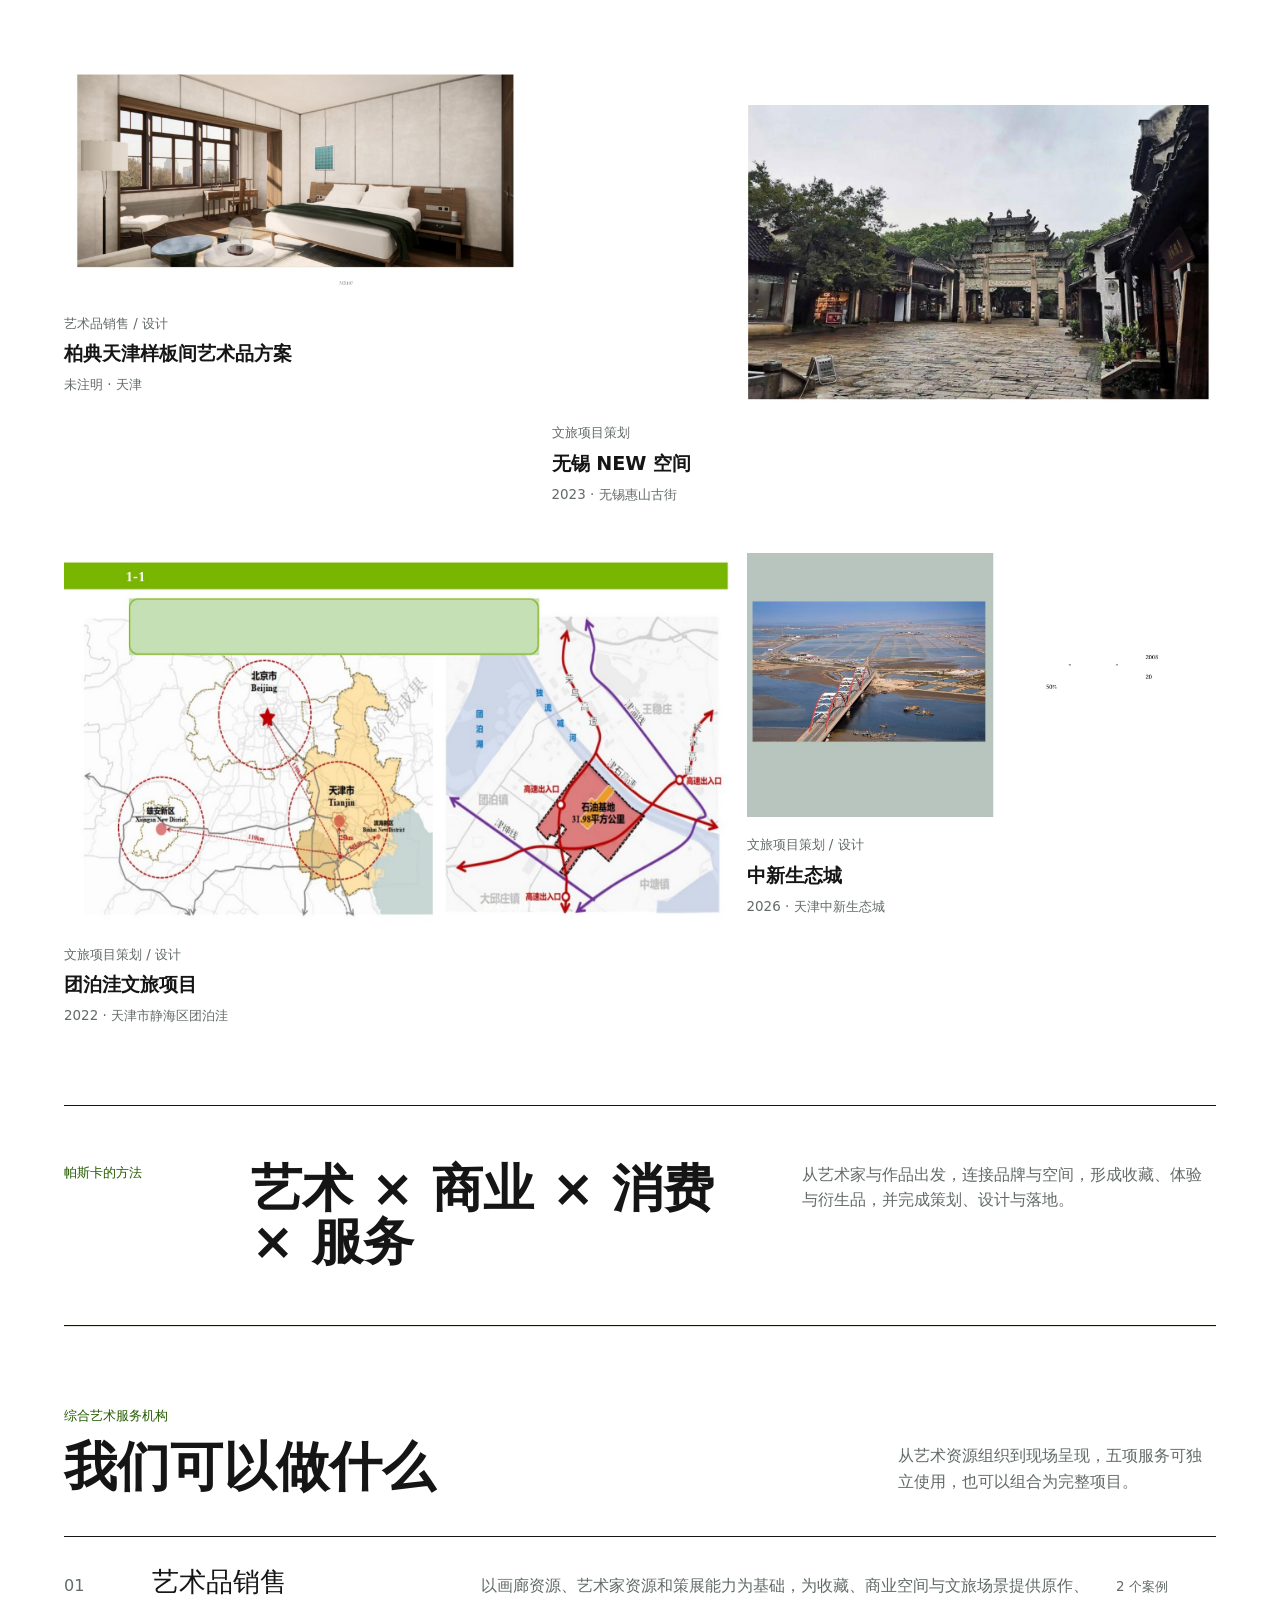
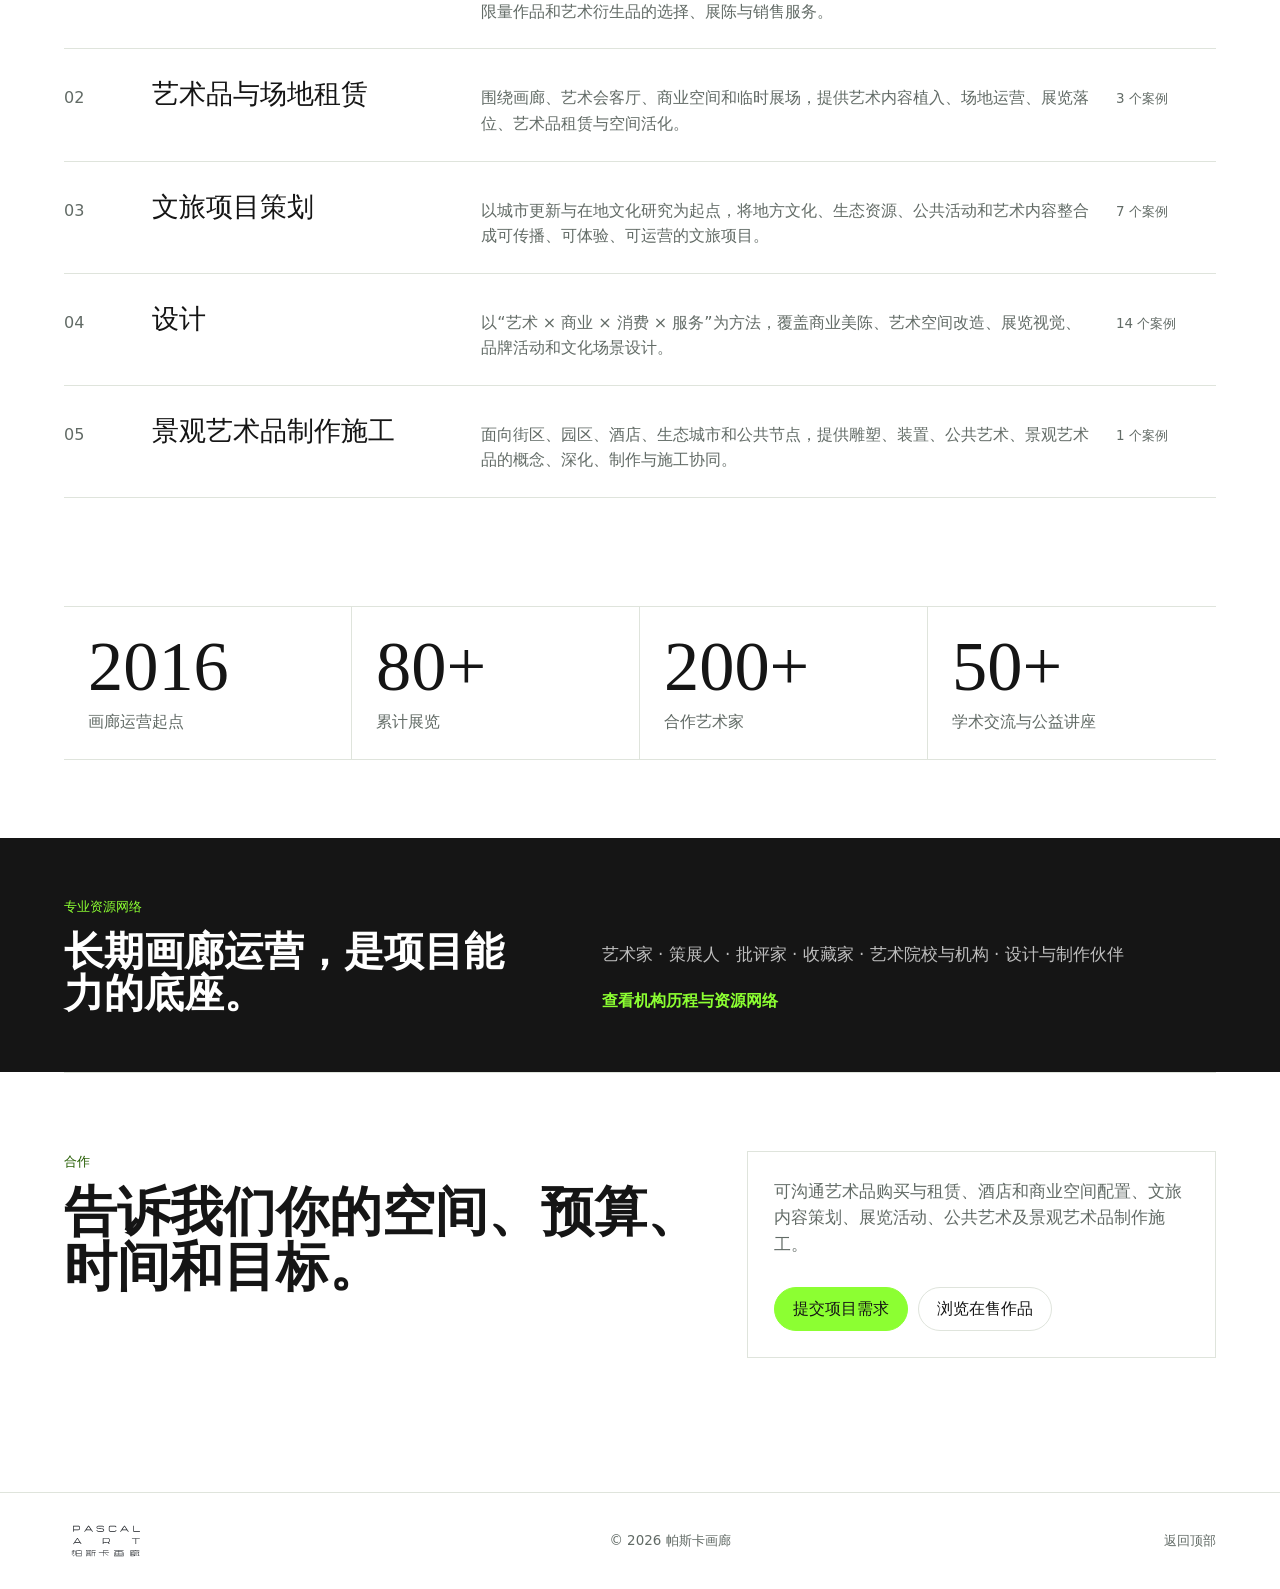
==== commit 9bfae463: "Add architectural homepage linework" ====
--- a/index.html
+++ b/index.html
@@ -35,6 +35,21 @@
         <a href="#contact">合作</a>
       </nav>
     </header>
+
+    <svg
+      class="architectural-linework linework-state-0"
+      aria-hidden="true"
+      focusable="false"
+      viewBox="0 0 320 520"
+    >
+      <polyline
+        class="roof-line"
+        points="18,170 74,118 119,164 170,106 220,154 288,96"
+      />
+      <circle class="round-window" cx="220" cy="236" r="48" />
+      <line class="geometry-line-a" x1="22" y1="356" x2="286" y2="326" />
+      <line class="geometry-line-b" x1="82" y1="438" x2="282" y2="390" />
+    </svg>
 
     <main id="top">
       <section class="hero editorial-hero" aria-labelledby="hero-title">
--- a/styles.css
+++ b/styles.css
@@ -24,6 +24,7 @@
 
 body {
   margin: 0;
+  overflow-x: clip;
   background: var(--paper);
   color: var(--ink);
   font-family: Inter, "PingFang SC", "Hiragino Sans GB", "Microsoft YaHei", ui-sans-serif, system-ui, -apple-system, BlinkMacSystemFont, "Segoe UI", sans-serif;
@@ -47,6 +48,32 @@
   background: rgba(255, 255, 255, 0.94);
   border-bottom: 1px solid var(--line);
   backdrop-filter: blur(18px);
+}
+
+.architectural-linework {
+  position: fixed;
+  top: 20vh;
+  right: clamp(12px, 2.2vw, 42px);
+  z-index: 4;
+  width: min(25vw, 360px);
+  height: auto;
+  overflow: visible;
+  color: var(--fresh-green);
+  opacity: 0.34;
+  pointer-events: none;
+}
+
+.architectural-linework polyline,
+.architectural-linework circle,
+.architectural-linework line {
+  fill: none;
+  stroke: currentColor;
+  stroke-width: 2.4;
+  vector-effect: non-scaling-stroke;
+}
+
+.architectural-linework .roof-line {
+  stroke-width: 3;
 }
 
 .brand {
@@ -1099,6 +1126,13 @@
 }
 
 @media (max-width: 560px) {
+  .architectural-linework {
+    top: 34vh;
+    right: -48px;
+    width: 190px;
+    opacity: 0.16;
+  }
+
   .editorial-hero {
     min-height: 72vh;
   }
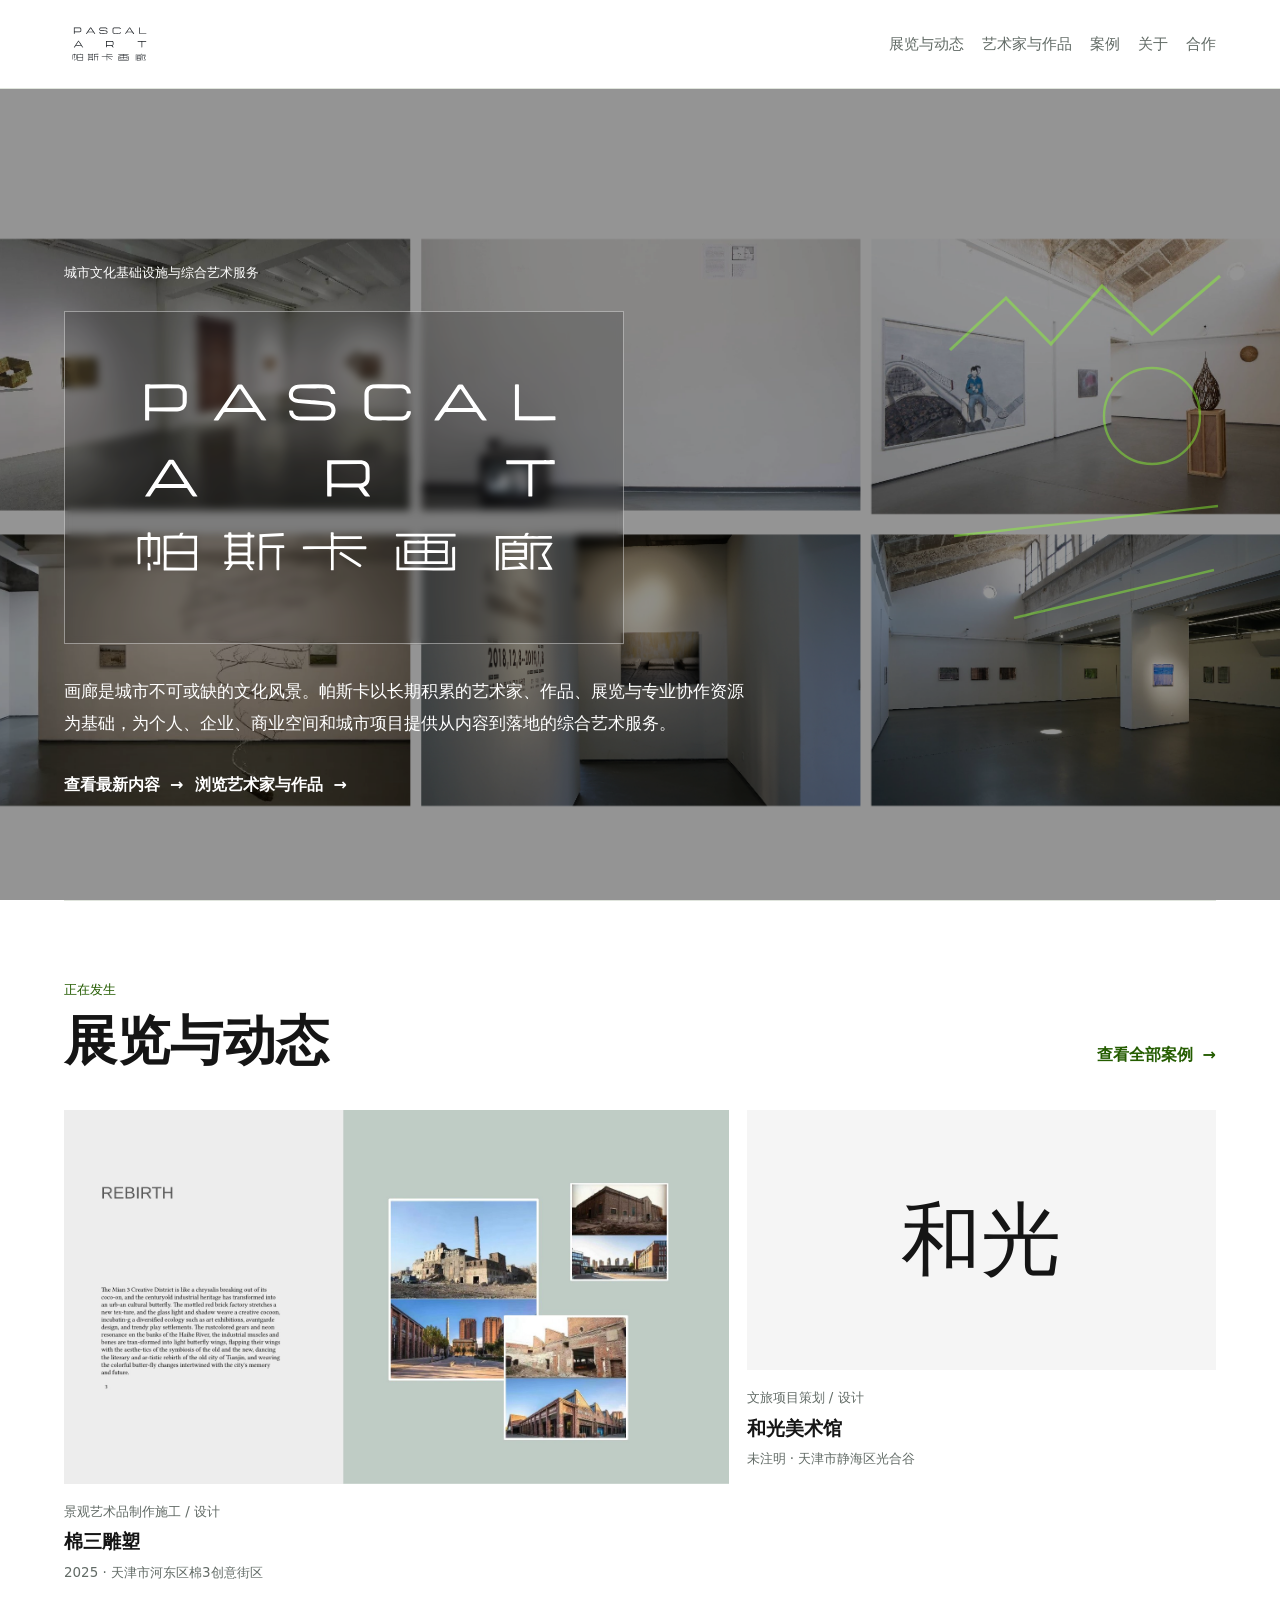
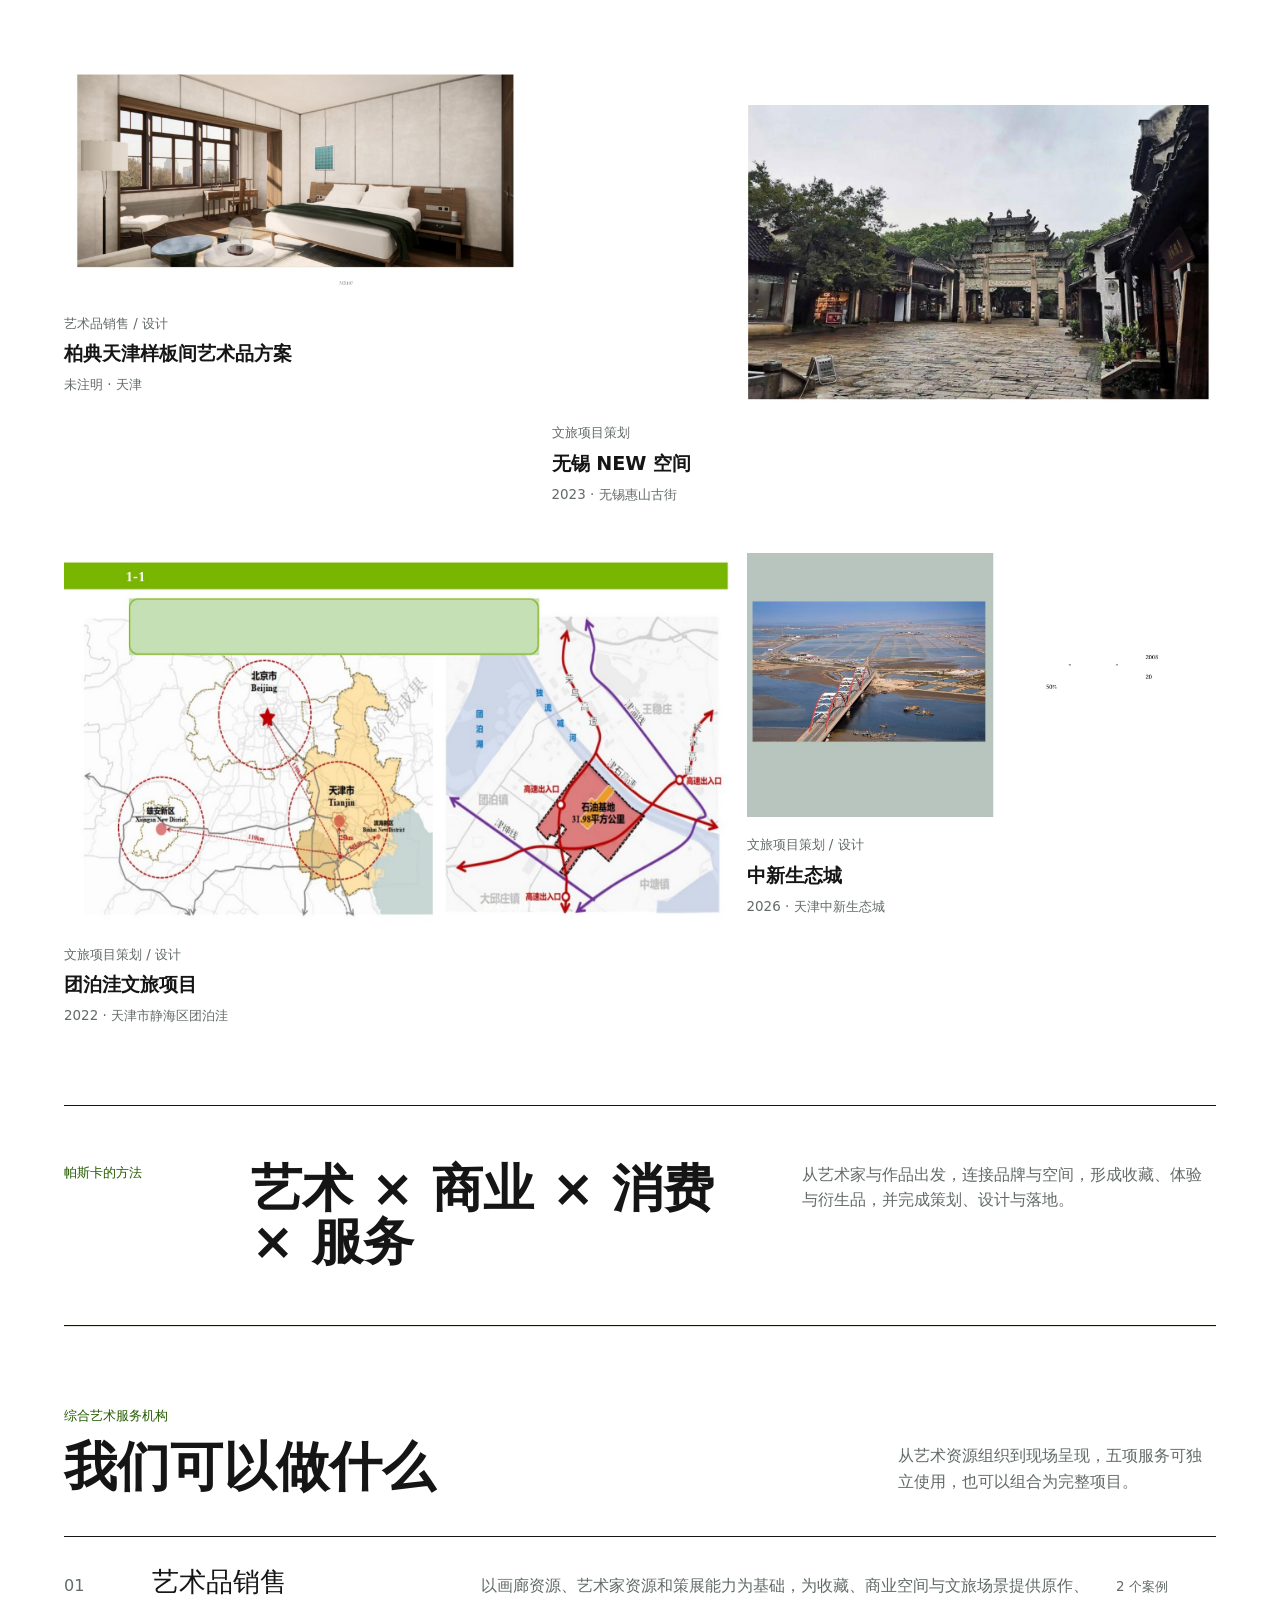
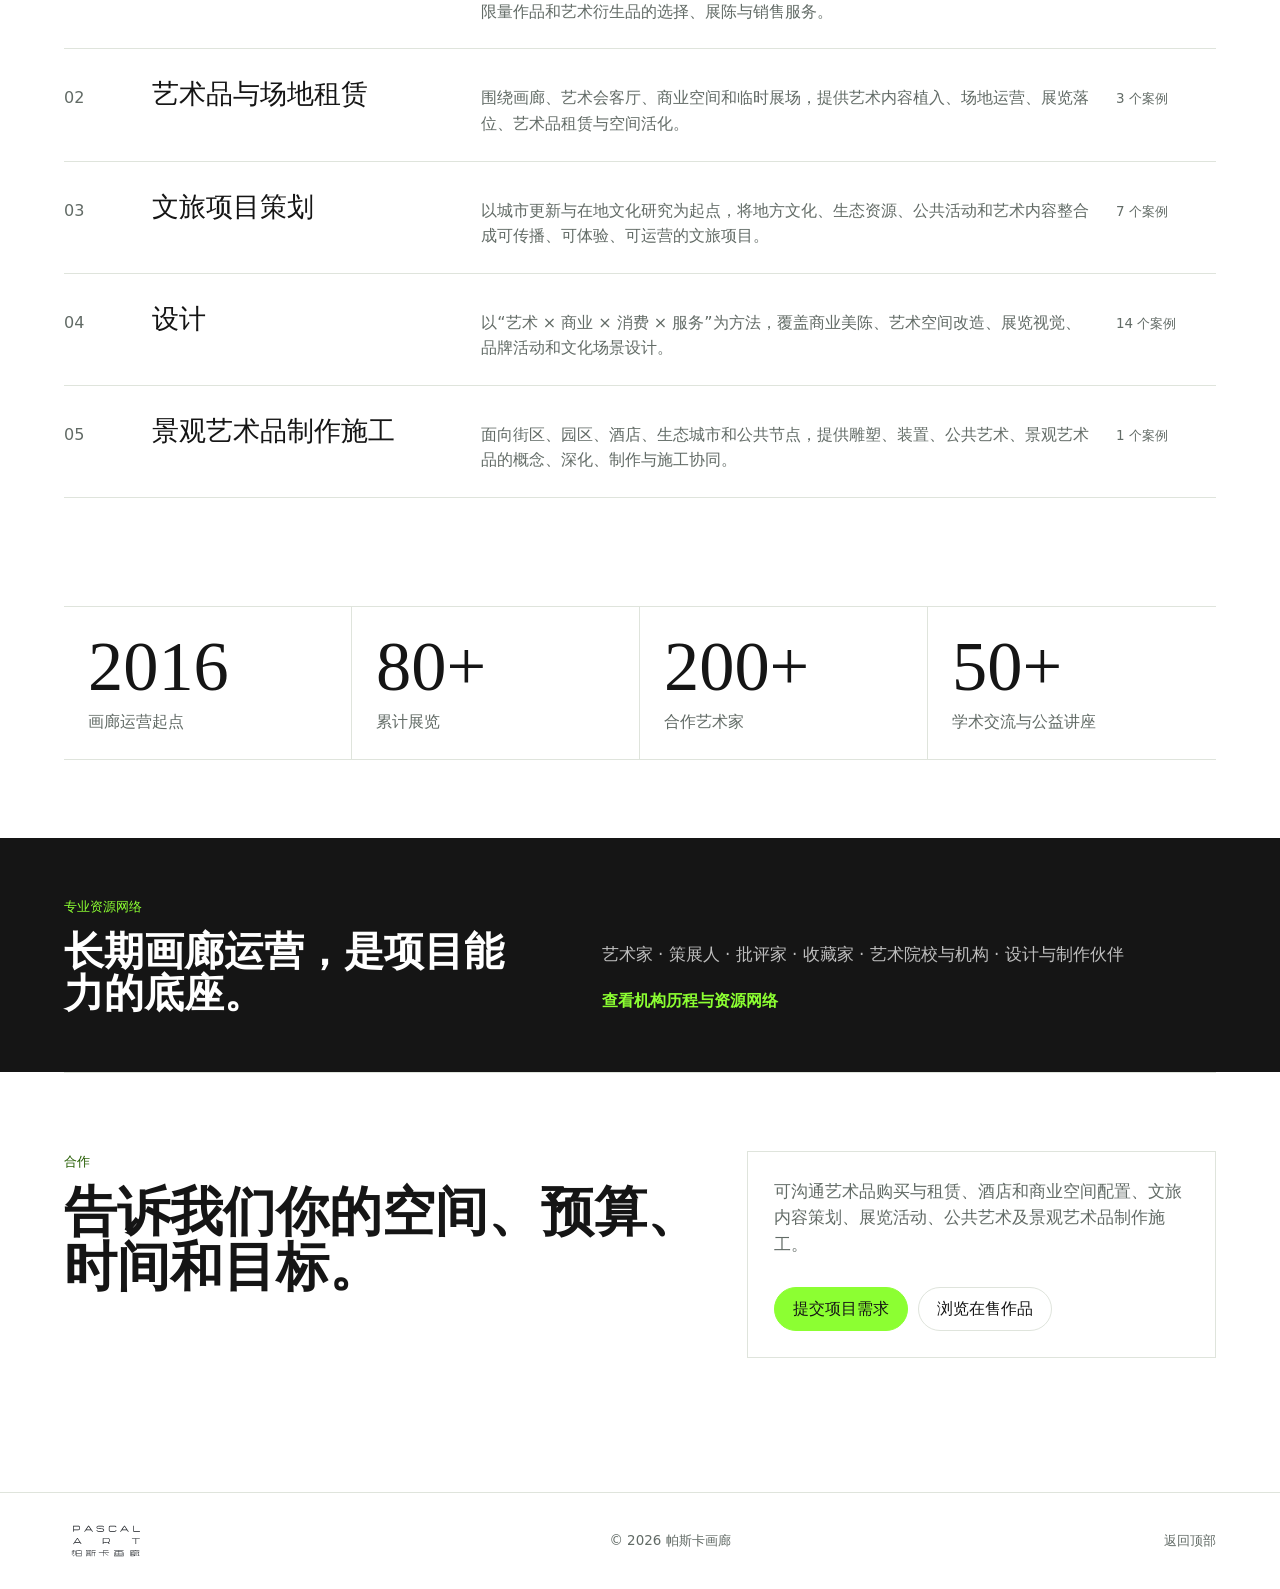
==== commit f300bdf6: "Animate homepage architectural linework" ====
--- a/index.html
+++ b/index.html
@@ -52,7 +52,7 @@
     </svg>
 
     <main id="top">
-      <section class="hero editorial-hero" aria-labelledby="hero-title">
+      <section class="hero editorial-hero" data-linework-stage="0" aria-labelledby="hero-title">
         <div class="hero-media" aria-hidden="true">
           <img src="assets/about/gallery-exhibitions.png" alt="">
         </div>
@@ -75,7 +75,7 @@
         </div>
       </section>
 
-      <section id="latest" class="section latest-section" aria-labelledby="latest-title">
+      <section id="latest" class="section latest-section" data-linework-stage="1" aria-labelledby="latest-title">
         <div class="editorial-heading">
           <div><p class="eyebrow">正在发生</p><h2 id="latest-title">展览与动态</h2></div>
           <a class="text-arrow" href="cases.html">查看全部案例</a>
@@ -83,13 +83,13 @@
         <div id="editorial-grid" class="editorial-grid" aria-live="polite"></div>
       </section>
 
-      <section class="method-line" aria-labelledby="method-title">
+      <section class="method-line" data-linework-stage="2" aria-labelledby="method-title">
         <p class="eyebrow">帕斯卡的方法</p>
         <h2 id="method-title">艺术 × 商业 × 消费 × 服务</h2>
         <p>从艺术家与作品出发，连接品牌与空间，形成收藏、体验与衍生品，并完成策划、设计与落地。</p>
       </section>
 
-      <section id="services" class="section services-section" aria-labelledby="services-title">
+      <section id="services" class="section services-section" data-linework-stage="3" aria-labelledby="services-title">
         <div class="editorial-heading">
           <div><p class="eyebrow">综合艺术服务机构</p><h2 id="services-title">我们可以做什么</h2></div>
           <p>从艺术资源组织到现场呈现，五项服务可独立使用，也可以组合为完整项目。</p>
@@ -118,7 +118,7 @@
         </dl>
       </section>
 
-      <section class="network-band" aria-labelledby="network-title">
+      <section class="network-band" data-linework-stage="4" aria-labelledby="network-title">
         <div>
           <p class="eyebrow">专业资源网络</p>
           <h2 id="network-title">长期画廊运营，是项目能力的底座。</h2>
@@ -129,7 +129,7 @@
         </div>
       </section>
 
-      <section id="contact" class="contact-section" aria-labelledby="contact-title">
+      <section id="contact" class="contact-section" data-linework-stage="5" aria-labelledby="contact-title">
         <div>
           <p class="eyebrow">合作</p>
           <h2 id="contact-title">告诉我们你的空间、预算、时间和目标。</h2>
@@ -152,6 +152,7 @@
       <a href="#top">返回顶部</a>
     </footer>
 
+    <script type="module" src="homepage-motion.js"></script>
     <script src="app.js" defer></script>
   </body>
 </html>
--- a/styles.css
+++ b/styles.css
@@ -59,8 +59,26 @@
   height: auto;
   overflow: visible;
   color: var(--fresh-green);
-  opacity: 0.34;
+  opacity: 0.44;
   pointer-events: none;
+  transform: translate3d(0, 0, 0);
+  transform-origin: center;
+  transition: opacity 900ms ease, transform 1200ms cubic-bezier(0.22, 1, 0.36, 1);
+}
+
+.architectural-linework.linework-state-0 {
+  opacity: 0.46;
+  transform: translate3d(0, 0, 0);
+}
+
+.architectural-linework.linework-state-1 {
+  opacity: 0.09;
+  transform: translate3d(12px, 42px, 0) scale(0.97);
+}
+
+.architectural-linework.linework-state-2 {
+  opacity: 0.36;
+  transform: translate3d(-14px, -20px, 0) scale(0.95);
 }
 
 .architectural-linework polyline,
@@ -1130,6 +1148,17 @@
     top: 34vh;
     right: -48px;
     width: 190px;
+  }
+
+  .architectural-linework.linework-state-0 {
+    opacity: 0.22;
+  }
+
+  .architectural-linework.linework-state-1 {
+    opacity: 0.05;
+  }
+
+  .architectural-linework.linework-state-2 {
     opacity: 0.16;
   }
 
@@ -1166,6 +1195,14 @@
   .service-index-row .service-count,
   .service-index-row p {
     grid-column: 2;
+  }
+}
+
+@media (prefers-reduced-motion: reduce) {
+  .architectural-linework {
+    opacity: 0.18 !important;
+    transform: none !important;
+    transition: none;
   }
 }
 
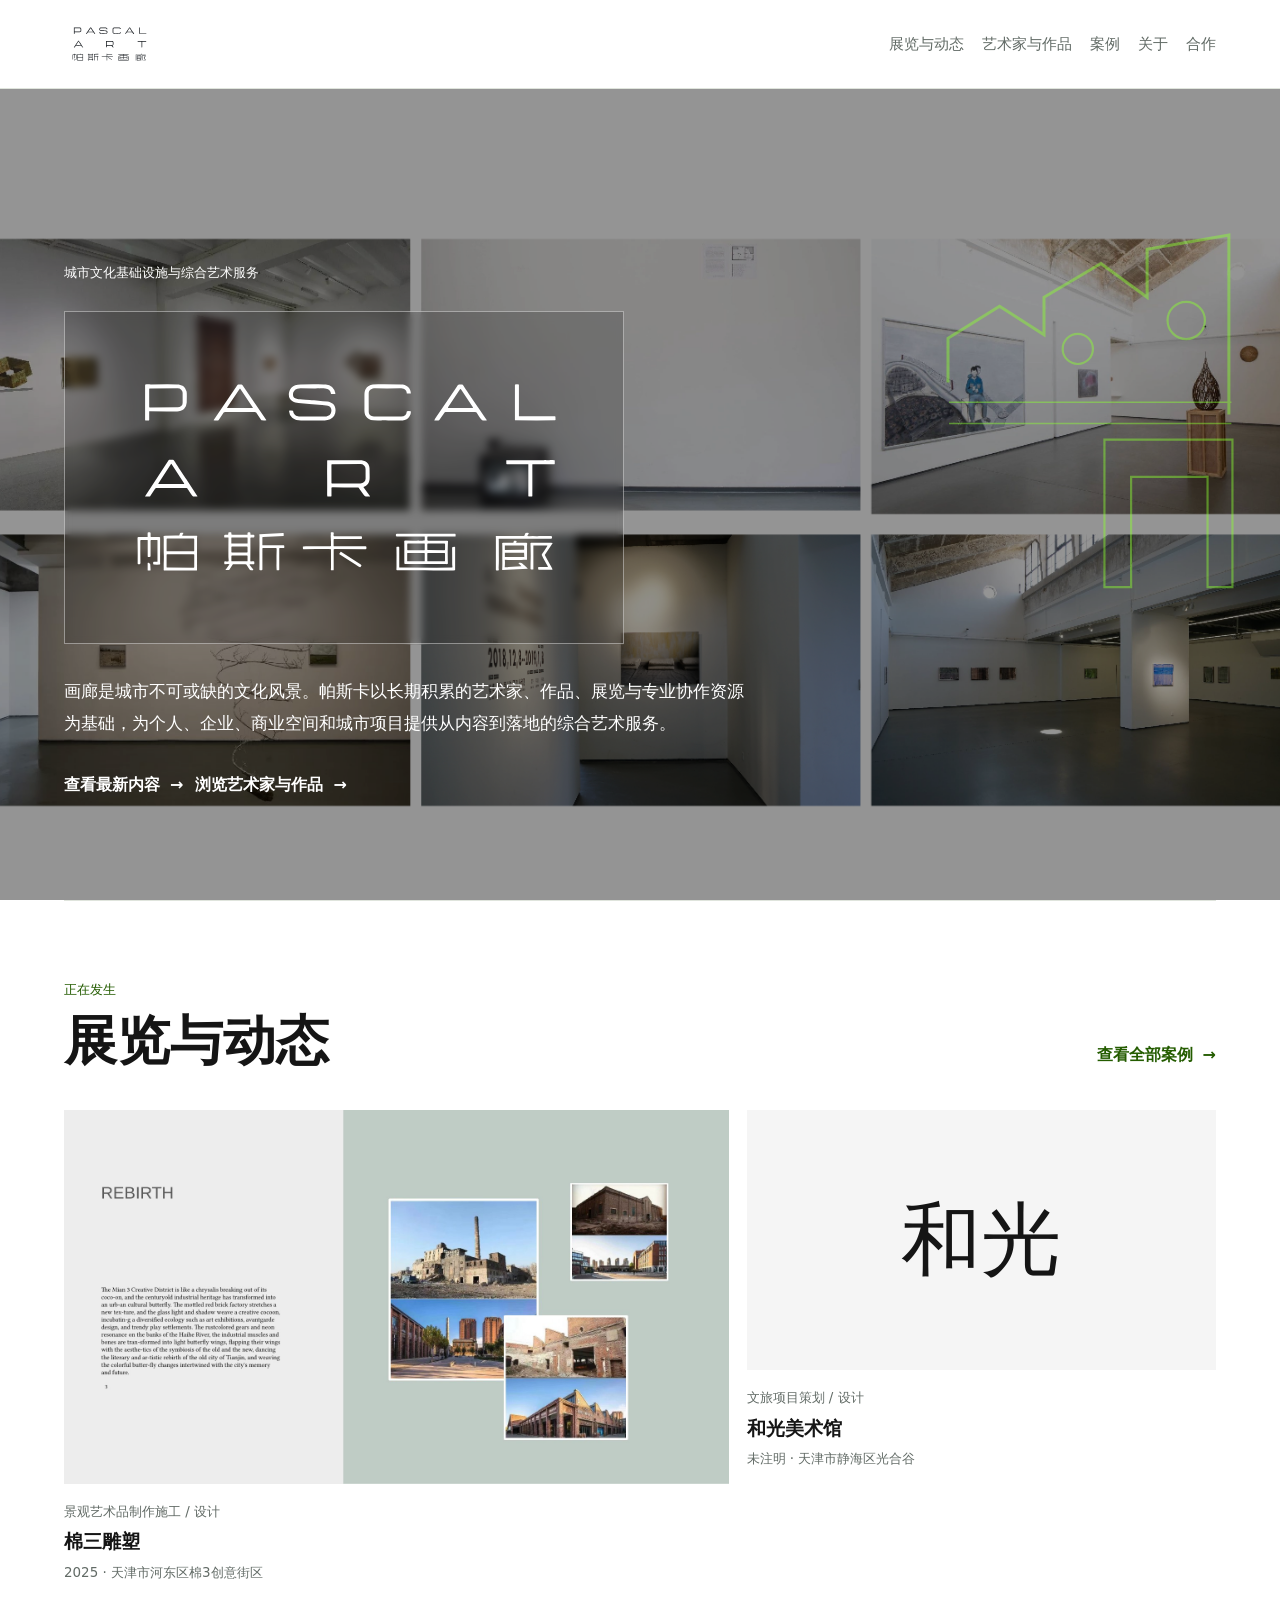
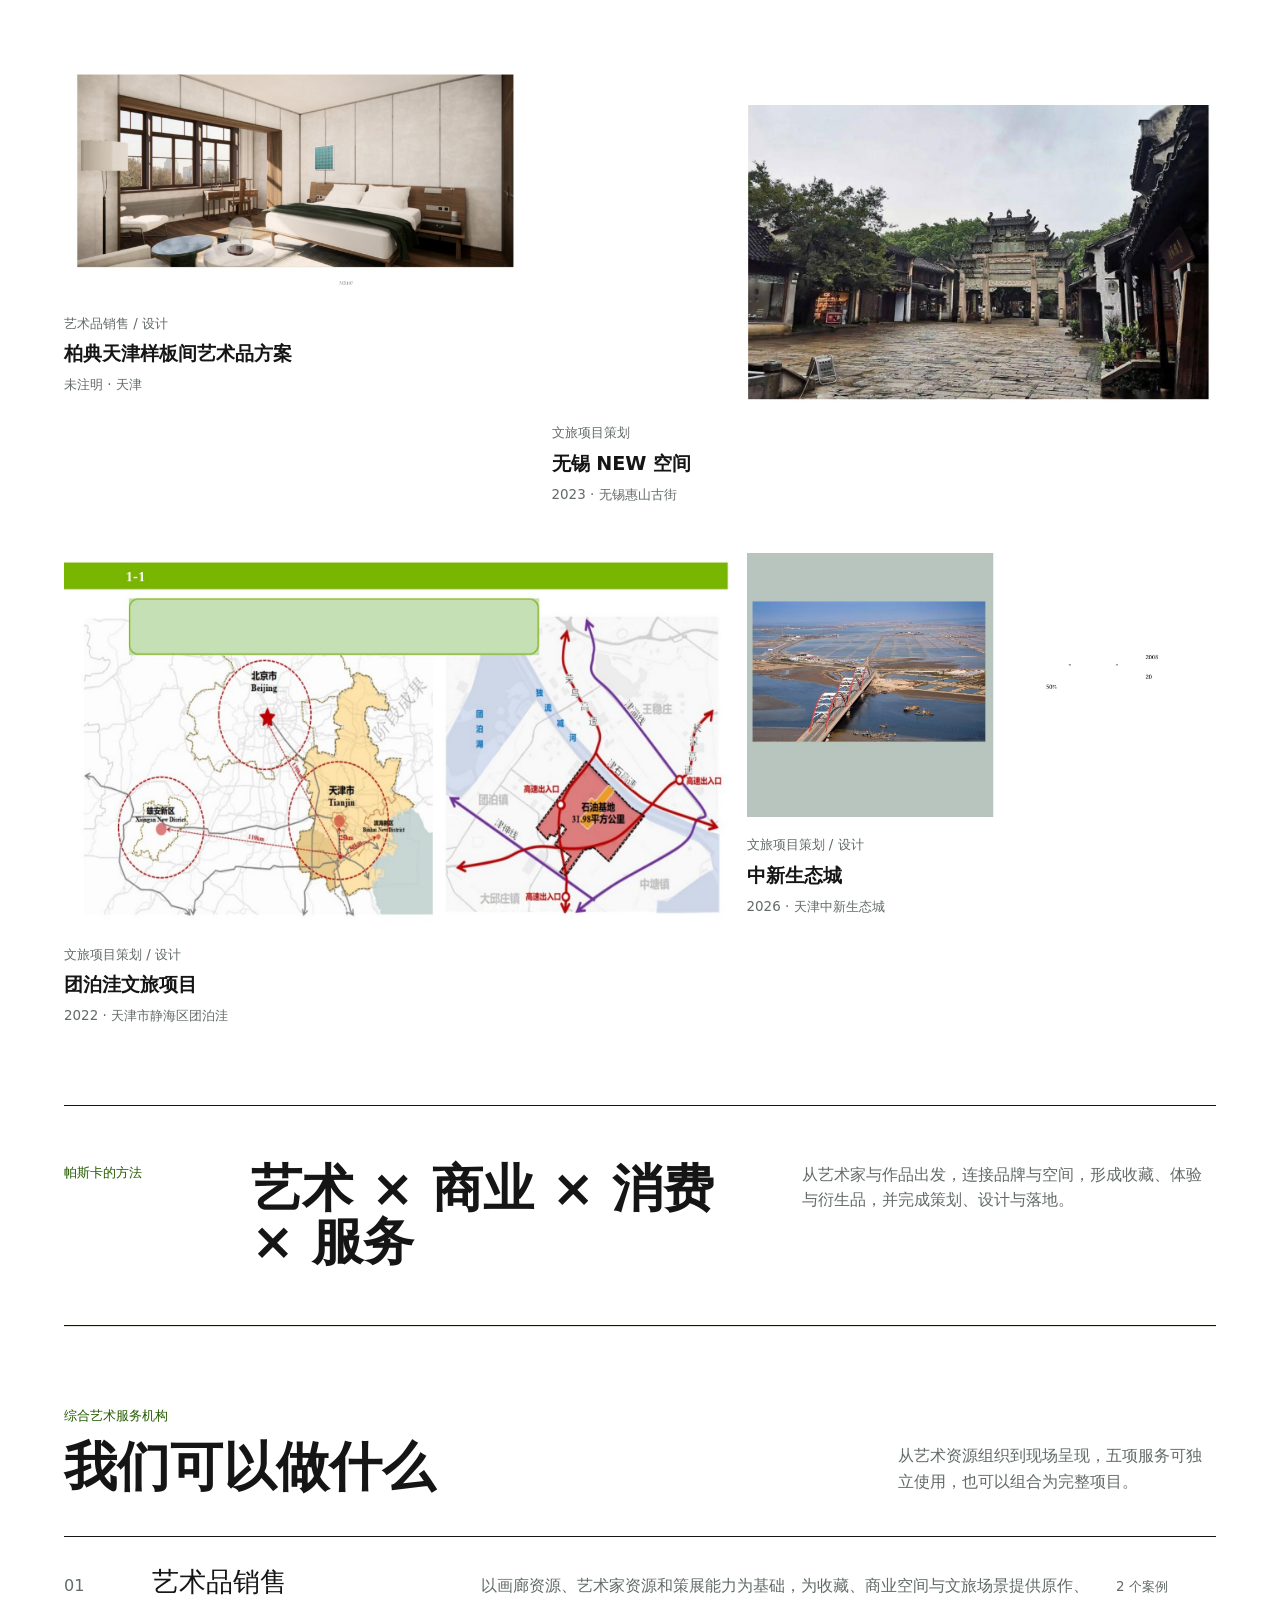
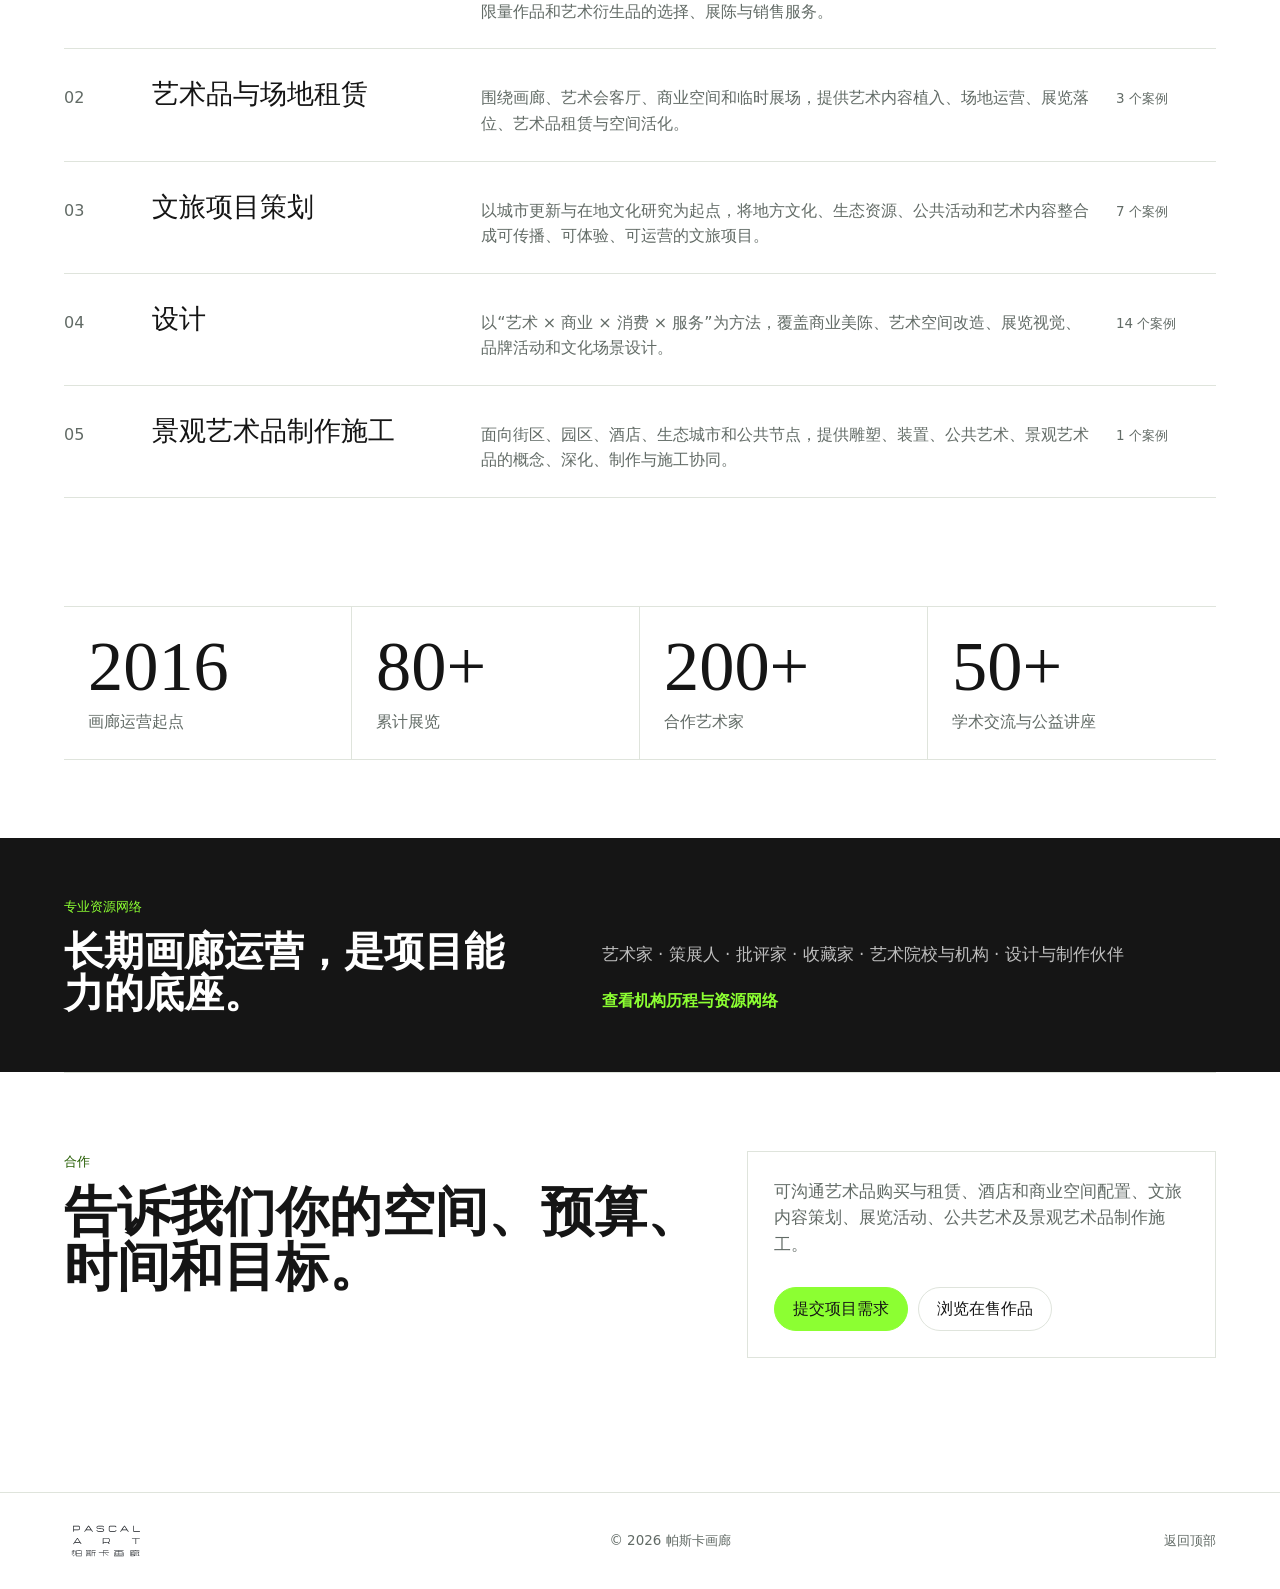
==== commit 2acb488e: "Refine homepage linework from gallery building" ====
--- a/index.html
+++ b/index.html
@@ -16,7 +16,7 @@
     <link rel="icon" href="assets/brand/favicon.svg" type="image/svg+xml">
     <link rel="icon" href="assets/brand/favicon-32.png" sizes="32x32" type="image/png">
     <link rel="apple-touch-icon" href="assets/brand/apple-touch-icon.png">
-    <link rel="stylesheet" href="styles.css?v=20260813-editorial">
+    <link rel="stylesheet" href="styles.css?v=20260817-building">
   </head>
   <body>
     <header class="site-header">
@@ -40,15 +40,20 @@
       class="architectural-linework linework-state-0"
       aria-hidden="true"
       focusable="false"
-      viewBox="0 0 320 520"
+      viewBox="0 0 360 520"
     >
-      <polyline
-        class="roof-line"
-        points="18,170 74,118 119,164 170,106 220,154 288,96"
+      <path
+        class="building-roofline"
+        d="M18 226 V178 L76 142 L126 174 V132 L190 94 L242 132 V78 L334 62 V262"
       />
-      <circle class="round-window" cx="220" cy="236" r="48" />
-      <line class="geometry-line-a" x1="22" y1="356" x2="286" y2="326" />
-      <line class="geometry-line-b" x1="82" y1="438" x2="282" y2="390" />
+      <circle class="round-window round-window-left" cx="164" cy="190" r="17" />
+      <circle class="round-window round-window-right" cx="286" cy="158" r="21" />
+      <line class="facade-band facade-band-upper" x1="20" y1="250" x2="336" y2="250" />
+      <line class="facade-band facade-band-lower" x1="20" y1="274" x2="336" y2="274" />
+      <path
+        class="entrance-portal"
+        d="M194 292 H338 V458 H310 V334 H224 V458 H194 Z"
+      />
     </svg>
 
     <main id="top">
--- a/styles.css
+++ b/styles.css
@@ -81,17 +81,27 @@
   transform: translate3d(-14px, -20px, 0) scale(0.95);
 }
 
-.architectural-linework polyline,
+.architectural-linework path,
 .architectural-linework circle,
 .architectural-linework line {
   fill: none;
   stroke: currentColor;
-  stroke-width: 2.4;
+  stroke-width: 2.2;
+  stroke-linecap: square;
+  stroke-linejoin: miter;
   vector-effect: non-scaling-stroke;
 }
 
-.architectural-linework .roof-line {
+.architectural-linework .building-roofline {
   stroke-width: 3;
+}
+
+.architectural-linework .facade-band {
+  stroke-width: 1.5;
+}
+
+.architectural-linework .entrance-portal {
+  stroke-width: 2.2;
 }
 
 .brand {
